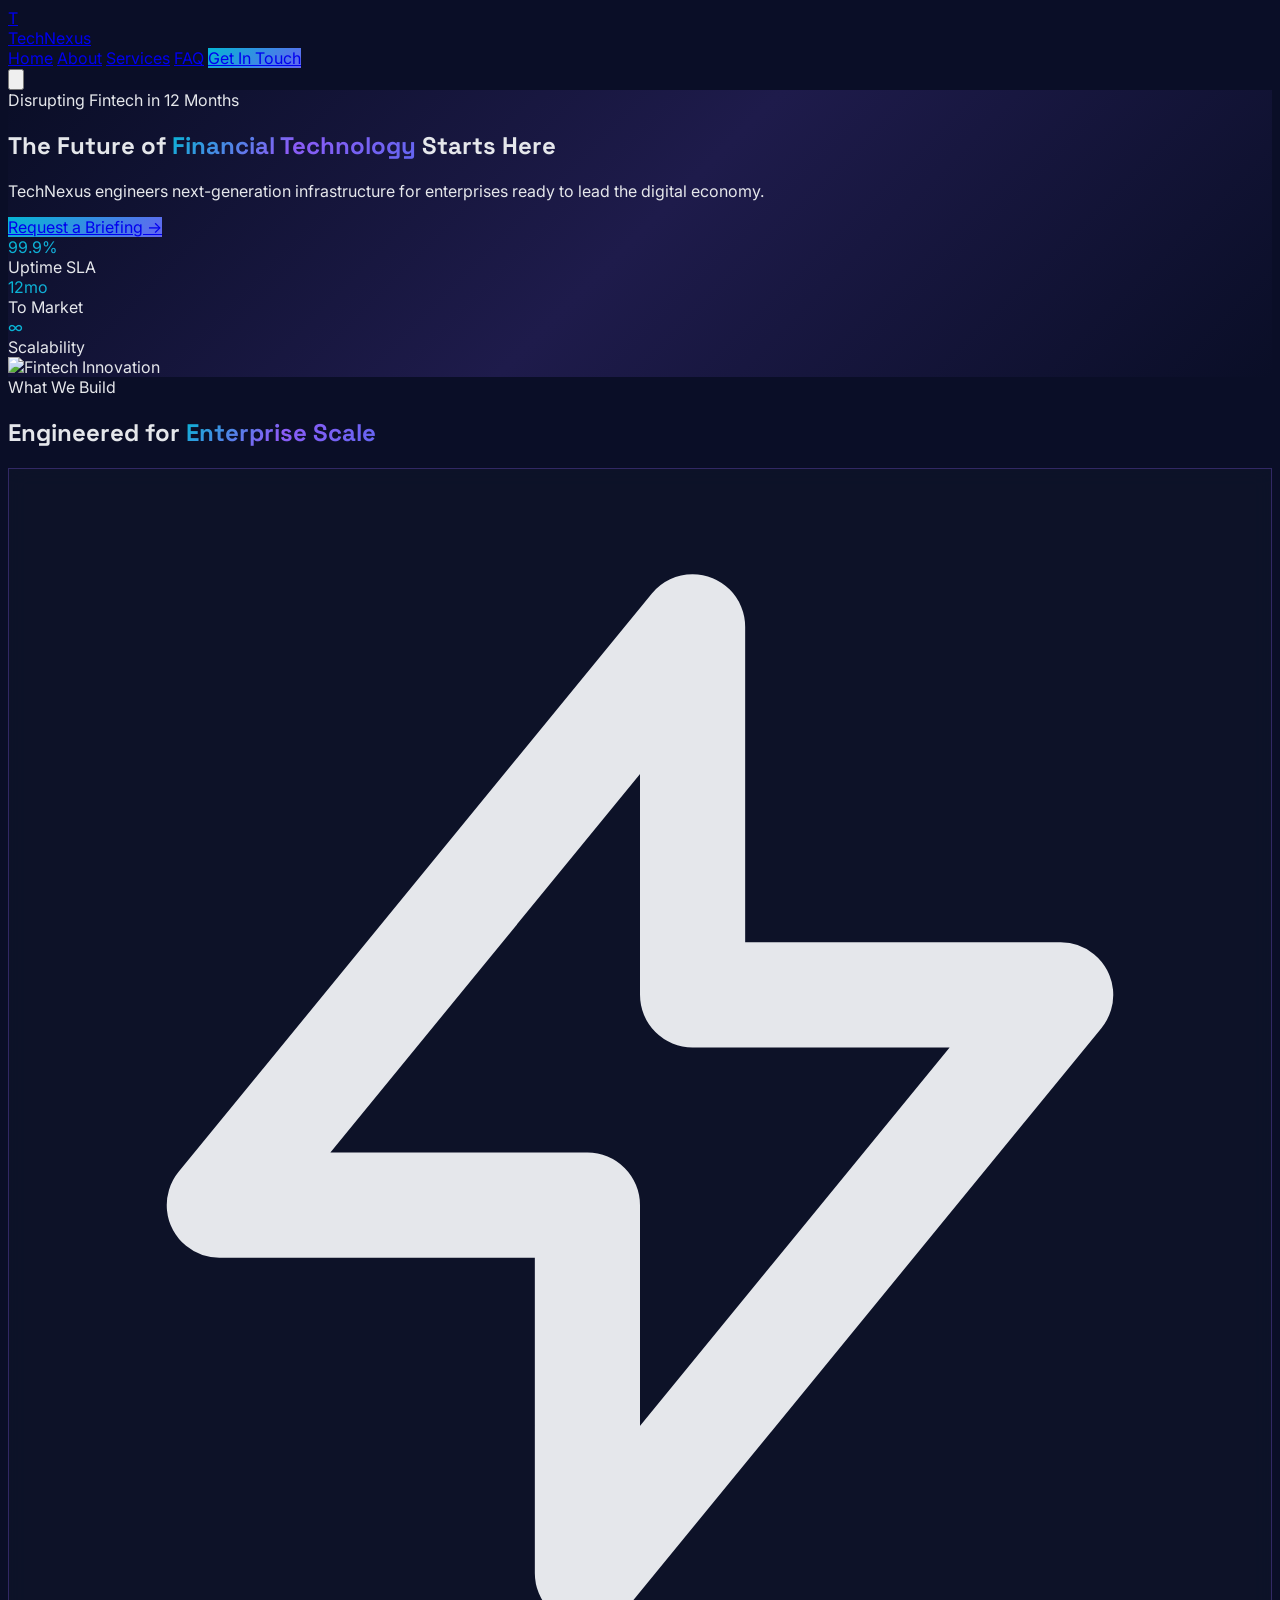
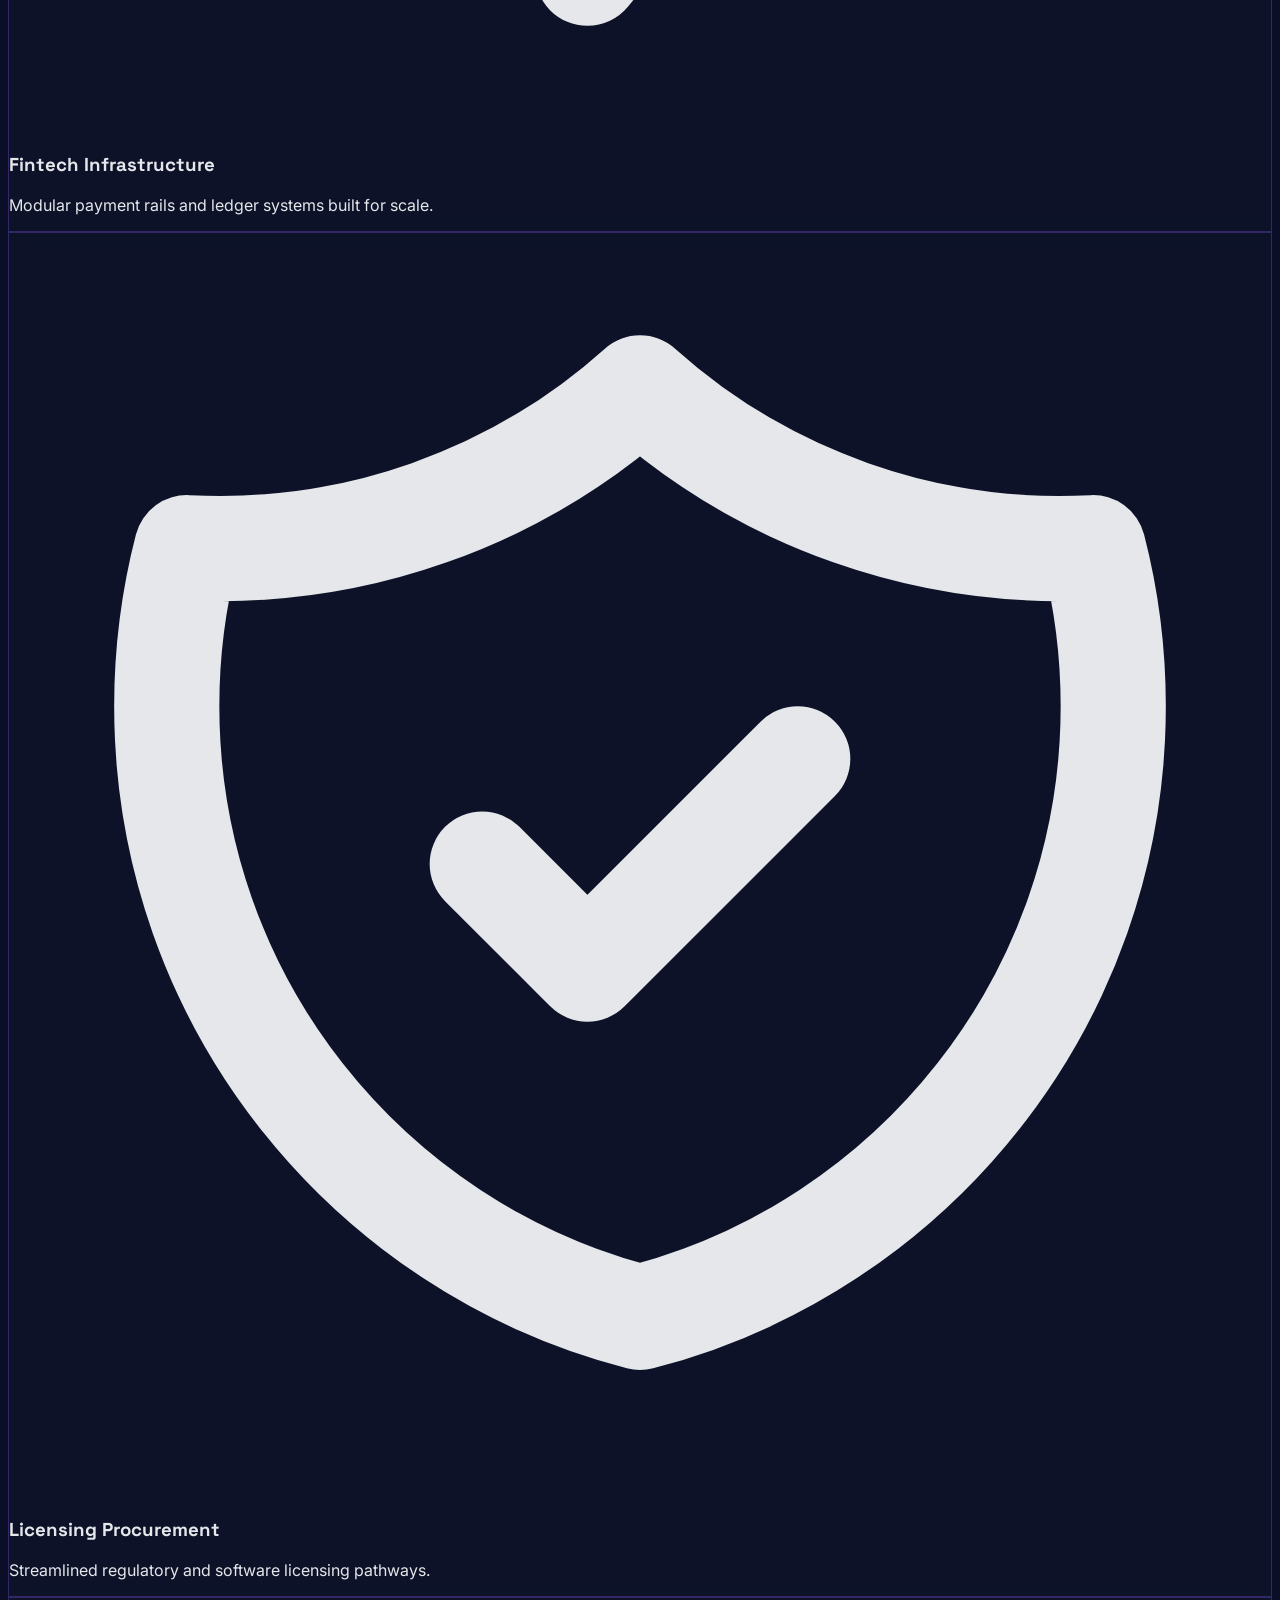
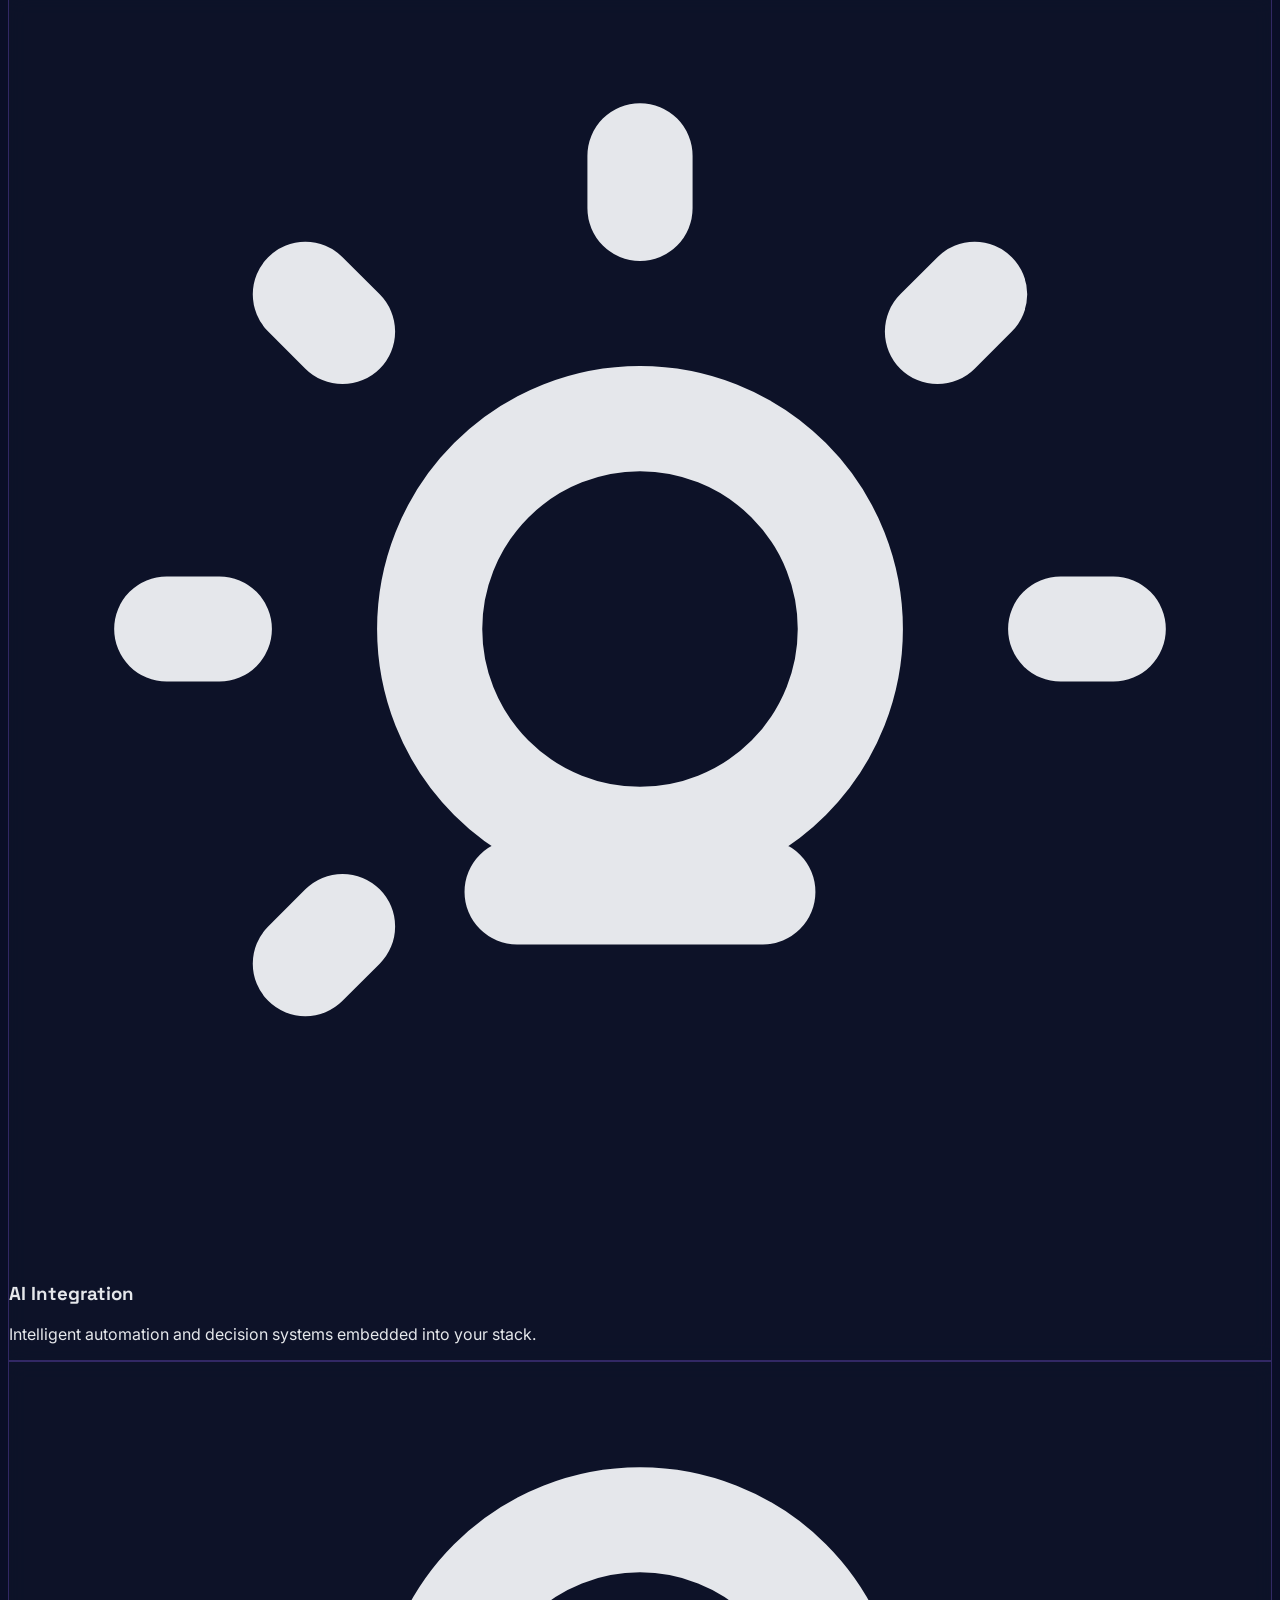
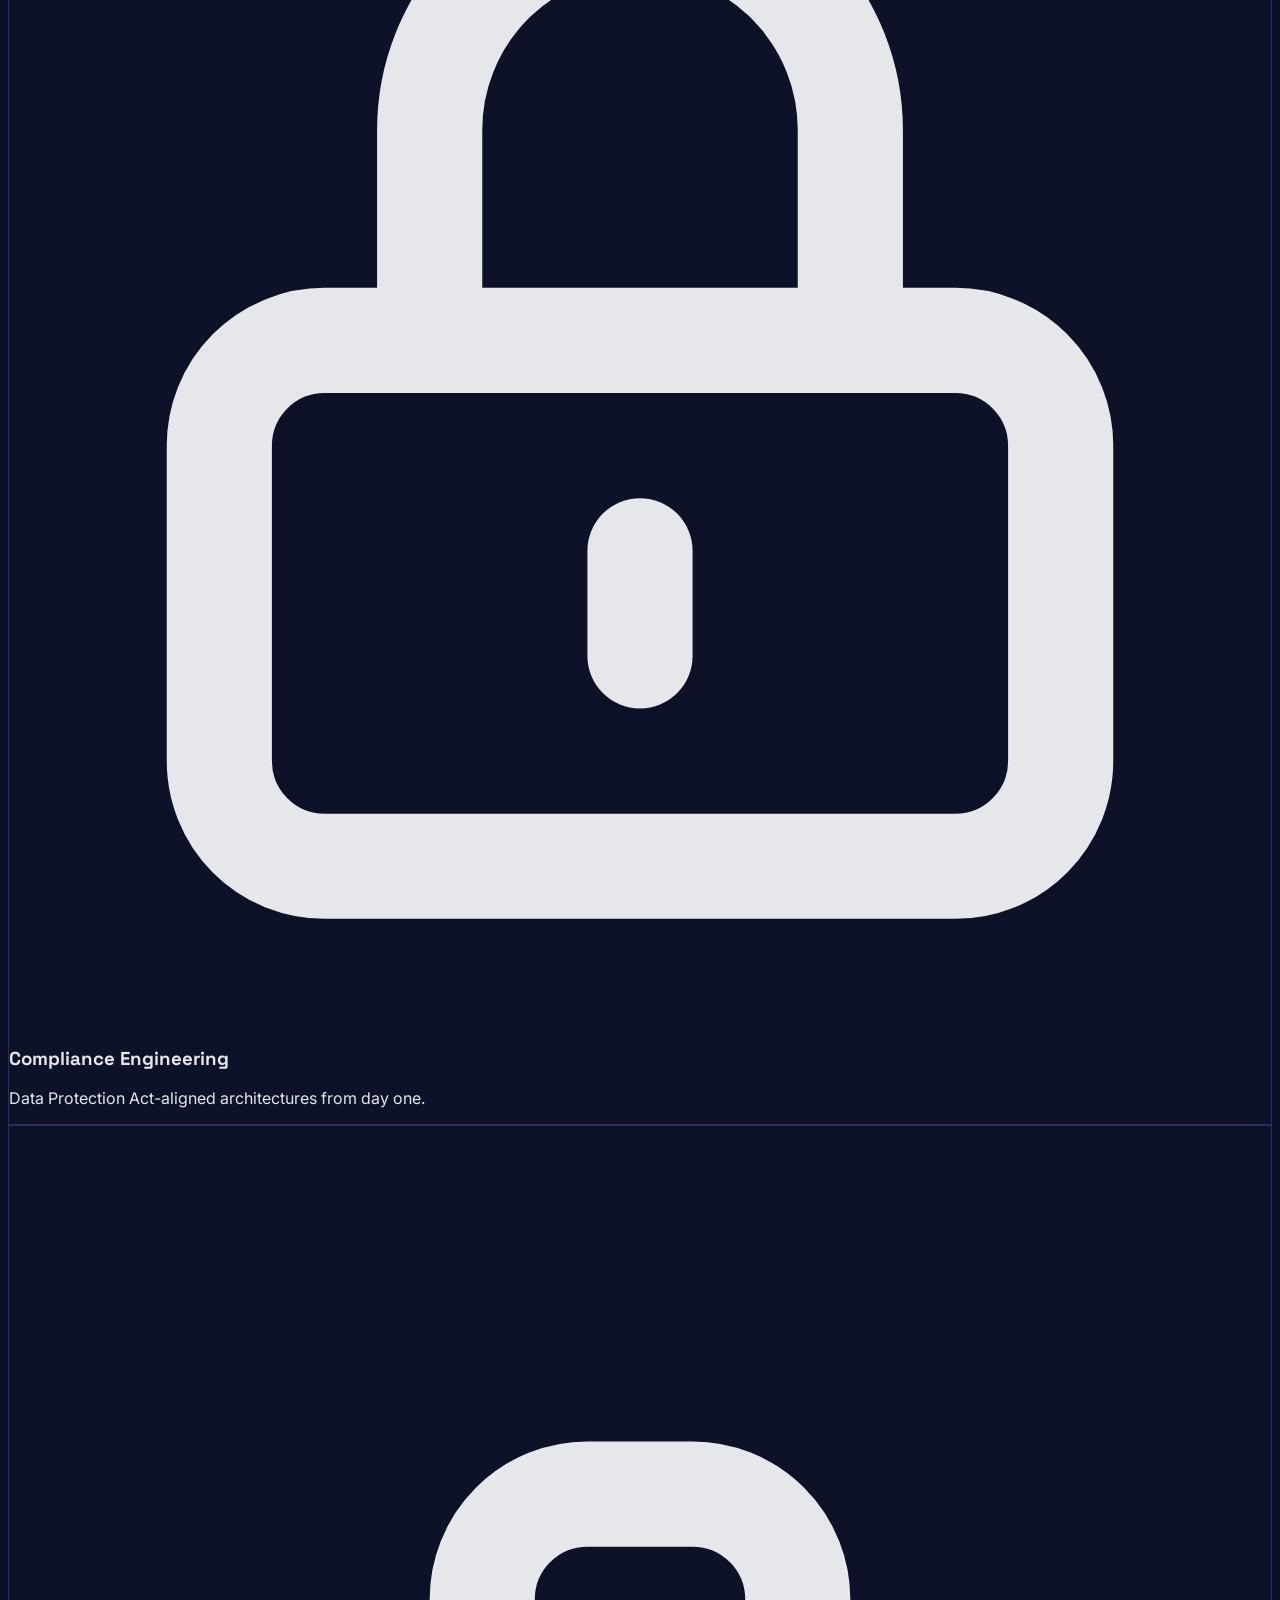
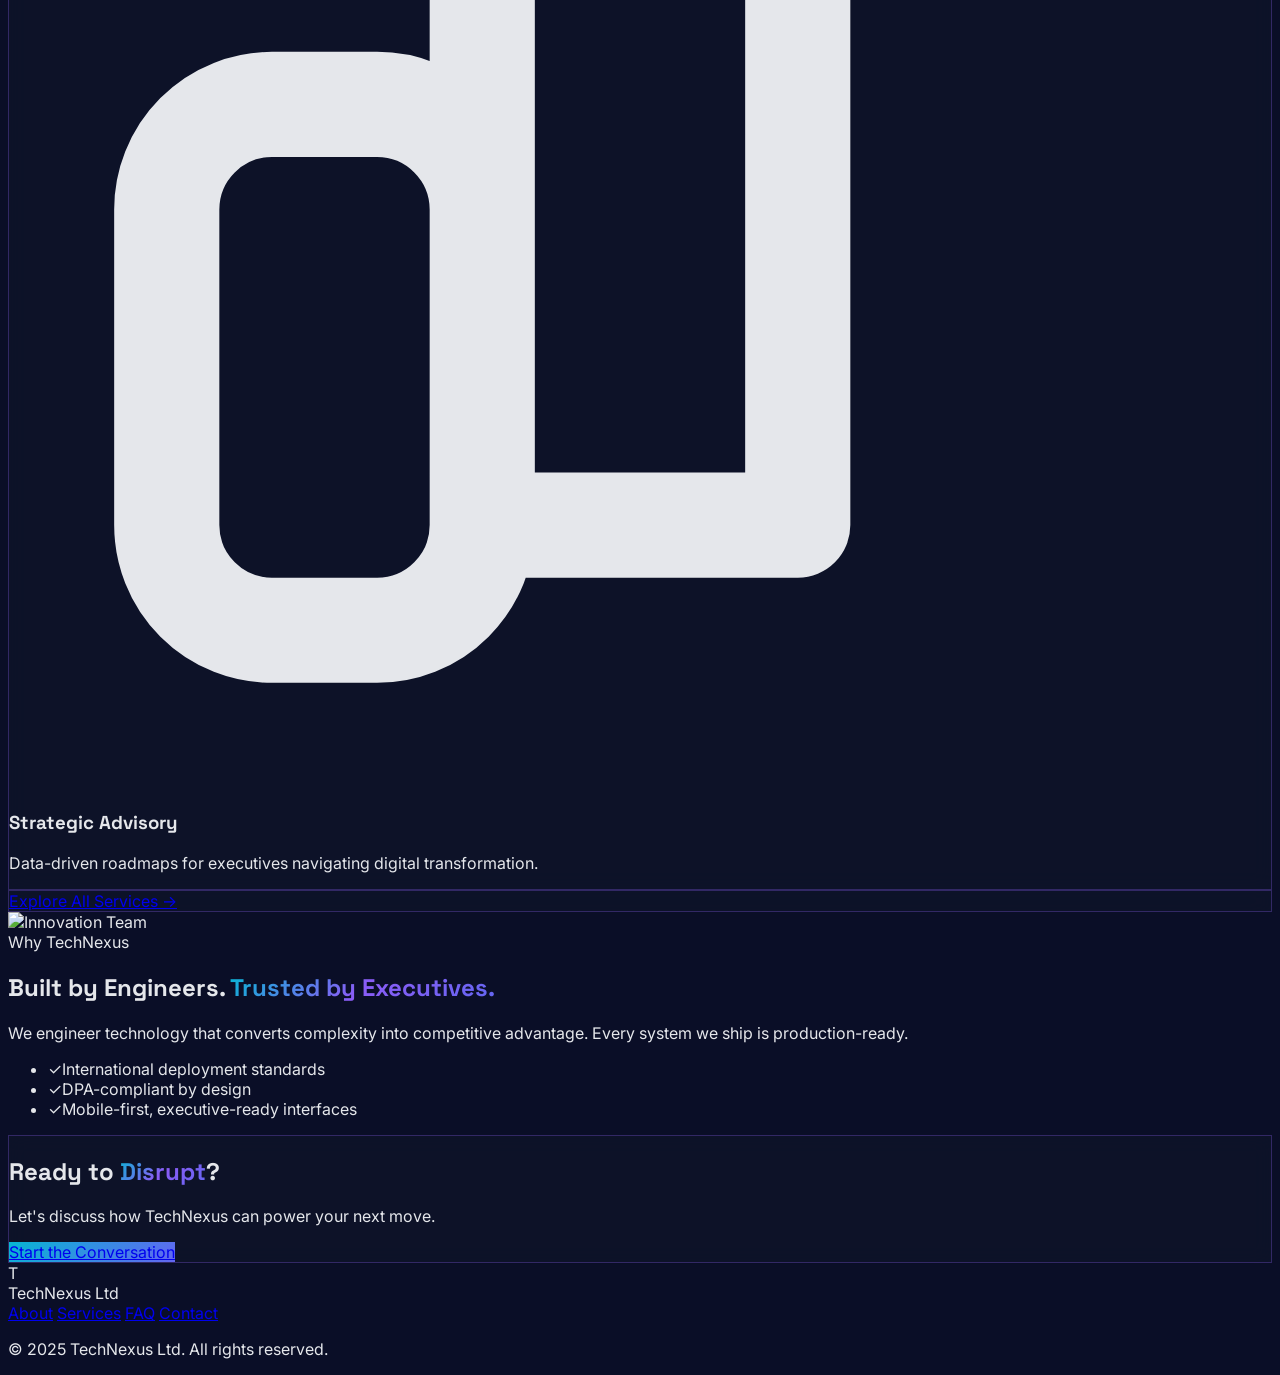
==== index.html @ 6f8cf1ae "test1 test1" ====
<!DOCTYPE html>
<html lang="en">
<head>
<meta charset="UTF-8">
<meta name="viewport" content="width=device-width, initial-scale=1.0">
<meta name="description" content="TechNexus Ltd - Innovative fintech disruption and ICT solutions for corporate decision-makers worldwide.">
<meta name="keywords" content="fintech innovation">
<title>TechNexus Ltd | Disrupting Fintech Through Innovation</title>
<script src="https://cdn.tailwindcss.com"></script>
<script>
  tailwind.config = {
    theme: {
      extend: {
        colors: {
          'nexus-dark': '#0A0E27',
          'nexus-purple': '#6366F1',
          'nexus-cyan': '#06B6D4',
          'nexus-glow': '#8B5CF6'
        },
        fontFamily: {
          'display': ['Space Grotesk', 'sans-serif'],
          'body': ['Inter', 'sans-serif']
        }
      }
    }
  }
</script>
<link href="https://fonts.googleapis.com/css2?family=Space+Grotesk:wght@500;600;700&family=Inter:wght@400;500;600&display=swap" rel="stylesheet">
<style>
  body { font-family: 'Inter', sans-serif; background: #0A0E27; color: #E5E7EB; }
  h1,h2,h3 { font-family: 'Space Grotesk', sans-serif; }
  .gradient-text { background: linear-gradient(135deg, #06B6D4 0%, #8B5CF6 50%, #6366F1 100%); -webkit-background-clip: text; background-clip: text; -webkit-text-fill-color: transparent; }
  .gradient-bg { background: linear-gradient(135deg, #0A0E27 0%, #1E1B4B 50%, #0A0E27 100%); }
  .glow-border { position: relative; background: rgba(15, 23, 42, 0.6); border: 1px solid rgba(139, 92, 246, 0.3); backdrop-filter: blur(10px); }
  .glow-border:hover { border-color: rgba(6, 182, 212, 0.6); box-shadow: 0 0 30px rgba(99, 102, 241, 0.3); }
  .btn-primary { background: linear-gradient(135deg, #06B6D4 0%, #6366F1 100%); transition: all 0.3s ease; }
  .btn-primary:hover { transform: translateY(-2px); box-shadow: 0 10px 30px rgba(99, 102, 241, 0.5); }
  .grid-pattern { background-image: linear-gradient(rgba(99,102,241,0.07) 1px, transparent 1px), linear-gradient(90deg, rgba(99,102,241,0.07) 1px, transparent 1px); background-size: 50px 50px; }
  .mobile-menu { display: none; }
  .mobile-menu.active { display: block; }
</style>
</head>
<body class="bg-nexus-dark">

<!-- Navigation -->
<nav class="fixed top-0 w-full z-50 bg-nexus-dark/80 backdrop-blur-lg border-b border-indigo-500/20">
  <div class="max-w-7xl mx-auto px-6 py-4 flex justify-between items-center">
    <a href="index.html" class="flex items-center gap-2">
      <div class="w-8 h-8 rounded-lg bg-gradient-to-br from-cyan-400 to-indigo-600 flex items-center justify-center font-bold text-white">T</div>
      <span class="text-xl font-bold text-white">TechNexus</span>
    </a>
    <div class="hidden md:flex items-center gap-8">
      <a href="index.html" class="text-cyan-400 hover:text-cyan-300 transition">Home</a>
      <a href="about.html" class="text-gray-300 hover:text-cyan-400 transition">About</a>
      <a href="services.html" class="text-gray-300 hover:text-cyan-400 transition">Services</a>
      <a href="faq.html" class="text-gray-300 hover:text-cyan-400 transition">FAQ</a>
      <a href="contact.html" class="btn-primary px-5 py-2 rounded-lg text-white font-medium">Get In Touch</a>
    </div>
    <button id="menuBtn" class="md:hidden text-white" aria-label="Menu">
      <svg class="w-6 h-6" fill="none" stroke="currentColor" viewBox="0 0 24 24"><path stroke-linecap="round" stroke-linejoin="round" stroke-width="2" d="M4 6h16M4 12h16M4 18h16"/></svg>
    </button>
  </div>
  <div id="mobileMenu" class="mobile-menu md:hidden bg-nexus-dark border-t border-indigo-500/20">
    <div class="px-6 py-4 flex flex-col gap-4">
      <a href="index.html" class="text-cyan-400">Home</a>
      <a href="about.html" class="text-gray-300">About</a>
      <a href="services.html" class="text-gray-300">Services</a>
      <a href="faq.html" class="text-gray-300">FAQ</a>
      <a href="contact.html" class="text-cyan-400 font-semibold">Contact</a>
    </div>
  </div>
</nav>

<!-- Hero -->
<section class="relative pt-32 pb-20 overflow-hidden gradient-bg">
  <div class="absolute inset-0 grid-pattern opacity-50"></div>
  <div class="absolute top-20 -left-20 w-96 h-96 bg-indigo-600/20 rounded-full blur-3xl"></div>
  <div class="absolute bottom-0 -right-20 w-96 h-96 bg-cyan-500/20 rounded-full blur-3xl"></div>
  <div class="relative max-w-7xl mx-auto px-6 grid md:grid-cols-2 gap-12 items-center">
    <div>
      <div class="inline-flex items-center gap-2 px-4 py-2 rounded-full bg-indigo-500/10 border border-indigo-500/30 mb-6">
        <span class="w-2 h-2 rounded-full bg-cyan-400 animate-pulse"></span>
        <span class="text-sm text-cyan-300">Disrupting Fintech in 12 Months</span>
      </div>
      <h1 class="text-5xl md:text-6xl font-bold text-white mb-6 leading-tight">The Future of <span class="gradient-text">Financial Technology</span> Starts Here</h1>
      <p class="text-lg text-gray-300 mb-8">TechNexus engineers next-generation infrastructure for enterprises ready to lead the digital economy.</p>
      <a href="contact.html" class="btn-primary inline-block px-8 py-4 rounded-lg text-white font-semibold">Request a Briefing &rarr;</a>
      <div class="mt-12 grid grid-cols-3 gap-6">
        <div><div class="text-3xl font-bold gradient-text">99.9%</div><div class="text-sm text-gray-400">Uptime SLA</div></div>
        <div><div class="text-3xl font-bold gradient-text">12mo</div><div class="text-sm text-gray-400">To Market</div></div>
        <div><div class="text-3xl font-bold gradient-text">∞</div><div class="text-sm text-gray-400">Scalability</div></div>
      </div>
    </div>
    <div class="relative">
      <div class="absolute inset-0 bg-gradient-to-br from-cyan-500/30 to-indigo-600/30 rounded-2xl blur-2xl"></div>
      <img src="https://images.unsplash.com/photo-1639762681485-074b7f938ba0?w=800" alt="Fintech Innovation" class="relative rounded-2xl w-full border border-indigo-500/30">
    </div>
  </div>
</section>

<!-- Services Section (Consolidated for Starter Tier) -->
<section class="py-20 relative">
  <div class="max-w-7xl mx-auto px-6">
    <div class="text-center mb-16">
      <span class="text-cyan-400 text-sm font-semibold tracking-widest uppercase">What We Build</span>
      <h2 class="text-4xl md:text-5xl font-bold text-white mt-4">Engineered for <span class="gradient-text">Enterprise Scale</span></h2>
    </div>
    <div class="grid md:grid-cols-2 lg:grid-cols-3 gap-6">
      <div class="glow-border rounded-xl p-8 transition-all">
        <div class="w-12 h-12 rounded-lg bg-gradient-to-br from-cyan-400 to-indigo-600 flex items-center justify-center mb-4">
          <svg class="w-6 h-6 text-white" fill="none" stroke="currentColor" viewBox="0 0 24 24"><path stroke-linecap="round" stroke-linejoin="round" stroke-width="2" d="M13 10V3L4 14h7v7l9-11h-7z"/></svg>
        </div>
        <h3 class="text-xl font-bold text-white mb-2">Fintech Infrastructure</h3>
        <p class="text-gray-400 text-sm">Modular payment rails and ledger systems built for scale.</p>
      </div>
      <div class="glow-border rounded-xl p-8 transition-all">
        <div class="w-12 h-12 rounded-lg bg-gradient-to-br from-cyan-400 to-indigo-600 flex items-center justify-center mb-4">
          <svg class="w-6 h-6 text-white" fill="none" stroke="currentColor" viewBox="0 0 24 24"><path stroke-linecap="round" stroke-linejoin="round" stroke-width="2" d="M9 12l2 2 4-4m5.618-4.016A11.955 11.955 0 0112 2.944a11.955 11.955 0 01-8.618 3.04A12.02 12.02 0 003 9c0 5.591 3.824 10.29 9 11.622 5.176-1.332 9-6.03 9-11.622 0-1.042-.133-2.052-.382-3.016z"/></svg>
        </div>
        <h3 class="text-xl font-bold text-white mb-2">Licensing Procurement</h3>
        <p class="text-gray-400 text-sm">Streamlined regulatory and software licensing pathways.</p>
      </div>
      <div class="glow-border rounded-xl p-8 transition-all">
        <div class="w-12 h-12 rounded-lg bg-gradient-to-br from-cyan-400 to-indigo-600 flex items-center justify-center mb-4">
          <svg class="w-6 h-6 text-white" fill="none" stroke="currentColor" viewBox="0 0 24 24"><path stroke-linecap="round" stroke-linejoin="round" stroke-width="2" d="M9.663 17h4.673M12 3v1m6.364 1.636l-.707.707M21 12h-1M4 12H3m3.343-5.657l-.707-.707m12.728 0l-.707.707M6.343 17.657l-.707.707M16 12a4 4 0 11-8 0 4 4 0 018 0z"/></svg>
        </div>
        <h3 class="text-xl font-bold text-white mb-2">AI Integration</h3>
        <p class="text-gray-400 text-sm">Intelligent automation and decision systems embedded into your stack.</p>
      </div>
      <div class="glow-border rounded-xl p-8 transition-all">
        <div class="w-12 h-12 rounded-lg bg-gradient-to-br from-cyan-400 to-indigo-600 flex items-center justify-center mb-4">
          <svg class="w-6 h-6 text-white" fill="none" stroke="currentColor" viewBox="0 0 24 24"><path stroke-linecap="round" stroke-linejoin="round" stroke-width="2" d="M12 15v2m-6 4h12a2 2 0 002-2v-6a2 2 0 00-2-2H6a2 2 0 00-2 2v6a2 2 0 002 2zm10-10V7a4 4 0 00-8 0v4h8z"/></svg>
        </div>
        <h3 class="text-xl font-bold text-white mb-2">Compliance Engineering</h3>
        <p class="text-gray-400 text-sm">Data Protection Act-aligned architectures from day one.</p>
      </div>
      <div class="glow-border rounded-xl p-8 transition-all">
        <div class="w-12 h-12 rounded-lg bg-gradient-to-br from-cyan-400 to-indigo-600 flex items-center justify-center mb-4">
          <svg class="w-6 h-6 text-white" fill="none" stroke="currentColor" viewBox="0 0 24 24"><path stroke-linecap="round" stroke-linejoin="round" stroke-width="2" d="M9 19v-6a2 2 0 00-2-2H5a2 2 0 00-2 2v6a2 2 0 002 2h2a2 2 0 002-2zm0 0V9a2 2 0 012-2h2a2 2 0 012 2v10m-6 0h6"/></svg>
        </div>
        <h3 class="text-xl font-bold text-white mb-2">Strategic Advisory</h3>
        <p class="text-gray-400 text-sm">Data-driven roadmaps for executives navigating digital transformation.</p>
      </div>
      <div class="glow-border rounded-xl p-8 transition-all flex items-center justify-center bg-gradient-to-br from-indigo-600/20 to-cyan-500/20">
        <a href="services.html" class="text-cyan-300 font-semibold hover:text-cyan-100">Explore All Services &rarr;</a>
      </div>
    </div>
  </div>
</section>

<!-- Why TechNexus -->
<section class="py-20 relative bg-gradient-to-b from-nexus-dark to-indigo-950/30">
  <div class="max-w-7xl mx-auto px-6 grid md:grid-cols-2 gap-12 items-center">
    <img src="https://images.unsplash.com/photo-1551434678-e076c223a692?w=800" alt="Innovation Team" class="rounded-2xl border border-indigo-500/30">
    <div>
      <span class="text-cyan-400 text-sm font-semibold tracking-widest uppercase">Why TechNexus</span>
      <h2 class="text-4xl font-bold text-white mt-4 mb-6">Built by Engineers. <span class="gradient-text">Trusted by Executives.</span></h2>
      <p class="text-gray-300 mb-6">We engineer technology that converts complexity into competitive advantage. Every system we ship is production-ready.</p>
      <ul class="space-y-3">
        <li class="flex items-start gap-3"><span class="text-cyan-400 mt-1">✓</span><span class="text-gray-300">International deployment standards</span></li>
        <li class="flex items-start gap-3"><span class="text-cyan-400 mt-1">✓</span><span class="text-gray-300">DPA-compliant by design</span></li>
        <li class="flex items-start gap-3"><span class="text-cyan-400 mt-1">✓</span><span class="text-gray-300">Mobile-first, executive-ready interfaces</span></li>
      </ul>
    </div>
  </div>
</section>

<!-- CTA -->
<section class="py-20 relative">
  <div class="max-w-4xl mx-auto px-6 text-center">
    <div class="glow-border rounded-2xl p-12">
      <h2 class="text-4xl font-bold text-white mb-4">Ready to <span class="gradient-text">Disrupt</span>?</h2>
      <p class="text-gray-300 mb-8">Let's discuss how TechNexus can power your next move.</p>
      <a href="contact.html" class="btn-primary inline-block px-8 py-4 rounded-lg text-white font-semibold">Start the Conversation</a>
    </div>
  </div>
</section>

<!-- Footer -->
<footer class="border-t border-indigo-500/20 py-10">
  <div class="max-w-7xl mx-auto px-6 flex flex-col md:flex-row justify-between items-center gap-4">
    <div class="flex items-center gap-2">
      <div class="w-8 h-8 rounded-lg bg-gradient-to-br from-cyan-400 to-indigo-600 flex items-center justify-center font-bold text-white">T</div>
      <span class="text-white font-semibold">TechNexus Ltd</span>
    </div>
    <div class="flex gap-6 text-sm text-gray-400">
      <a href="about.html" class="hover:text-cyan-400">About</a>
      <a href="services.html" class="hover:text-cyan-400">Services</a>
      <a href="faq.html" class="hover:text-cyan-400">FAQ</a>
      <a href="contact.html" class="hover:text-cyan-400">Contact</a>
    </div>
    <p class="text-sm text-gray-500">&copy; 2025 TechNexus Ltd. All rights reserved.</p>
  </div>
</footer>

<script>
  document.getElementById('menuBtn').addEventListener('click', function() {
    document.getElementById('mobileMenu').classList.toggle('active');
  });
</script>
</body>
</html>
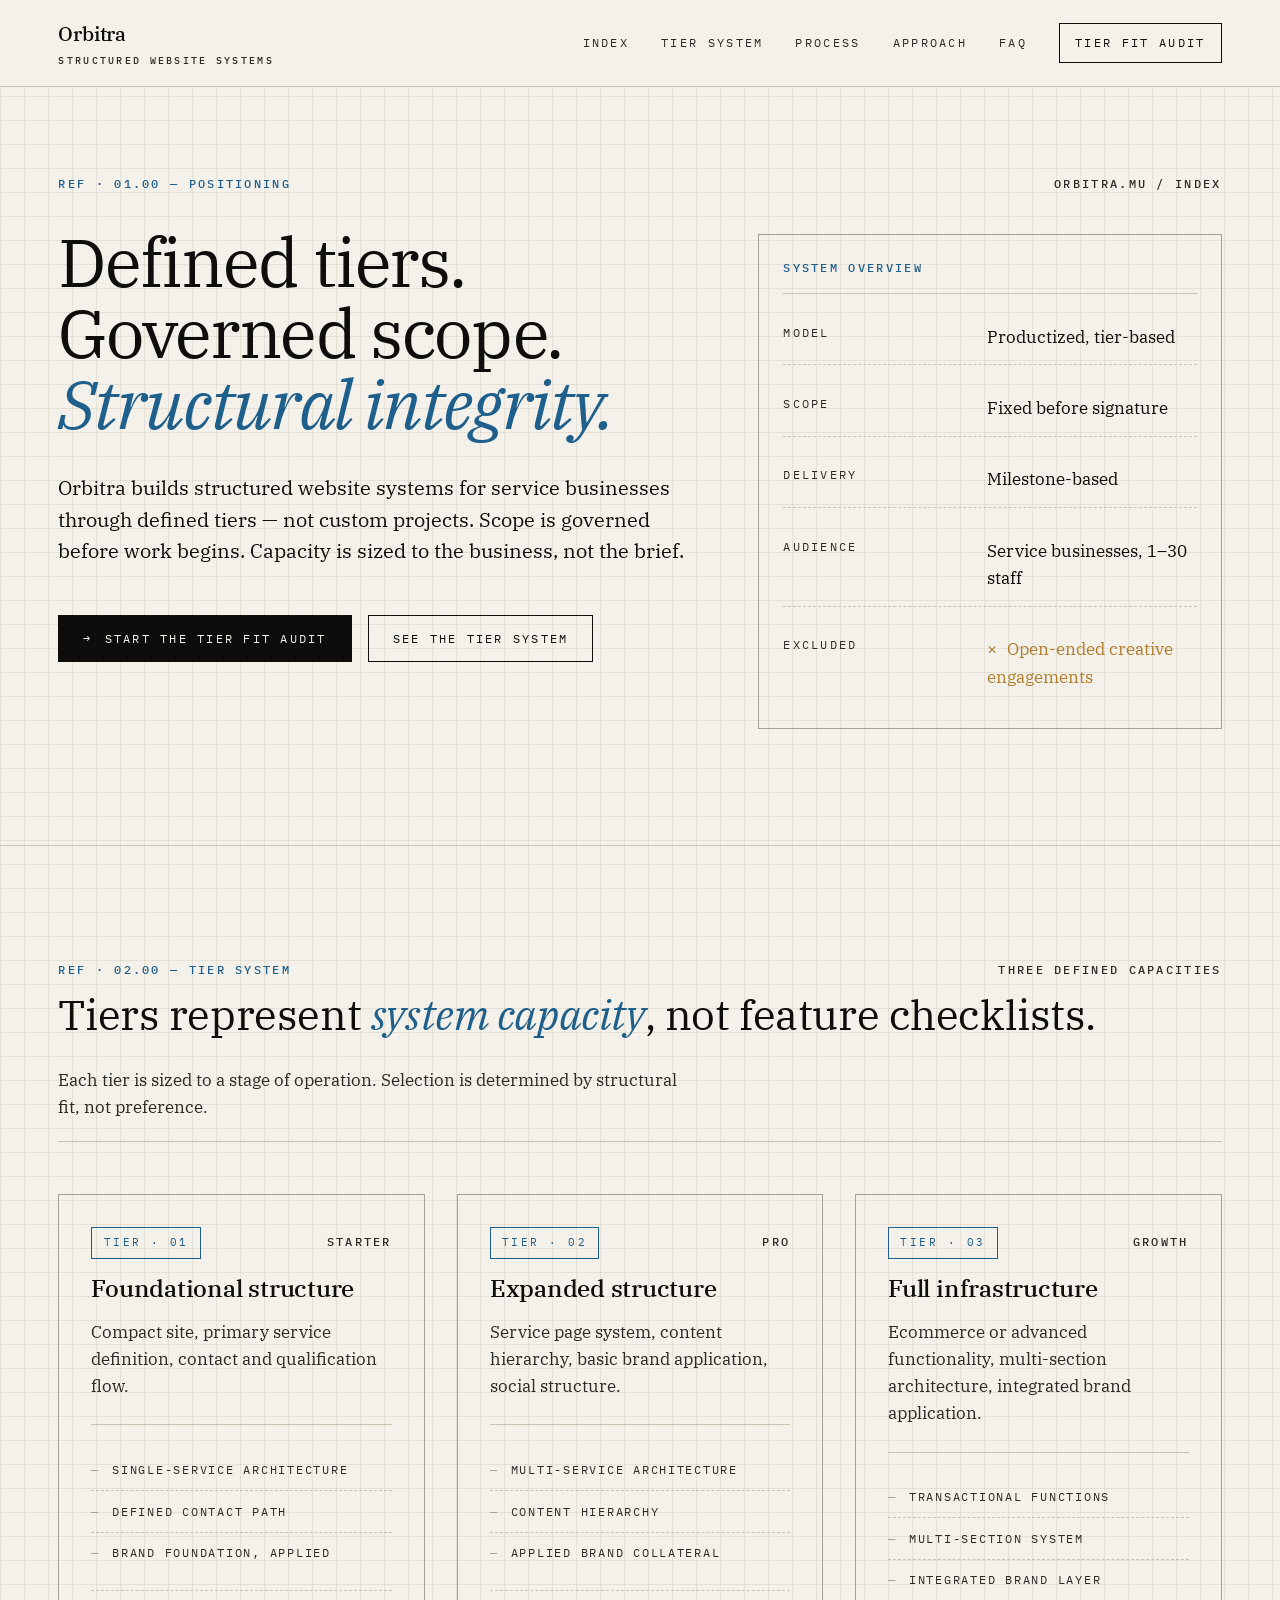
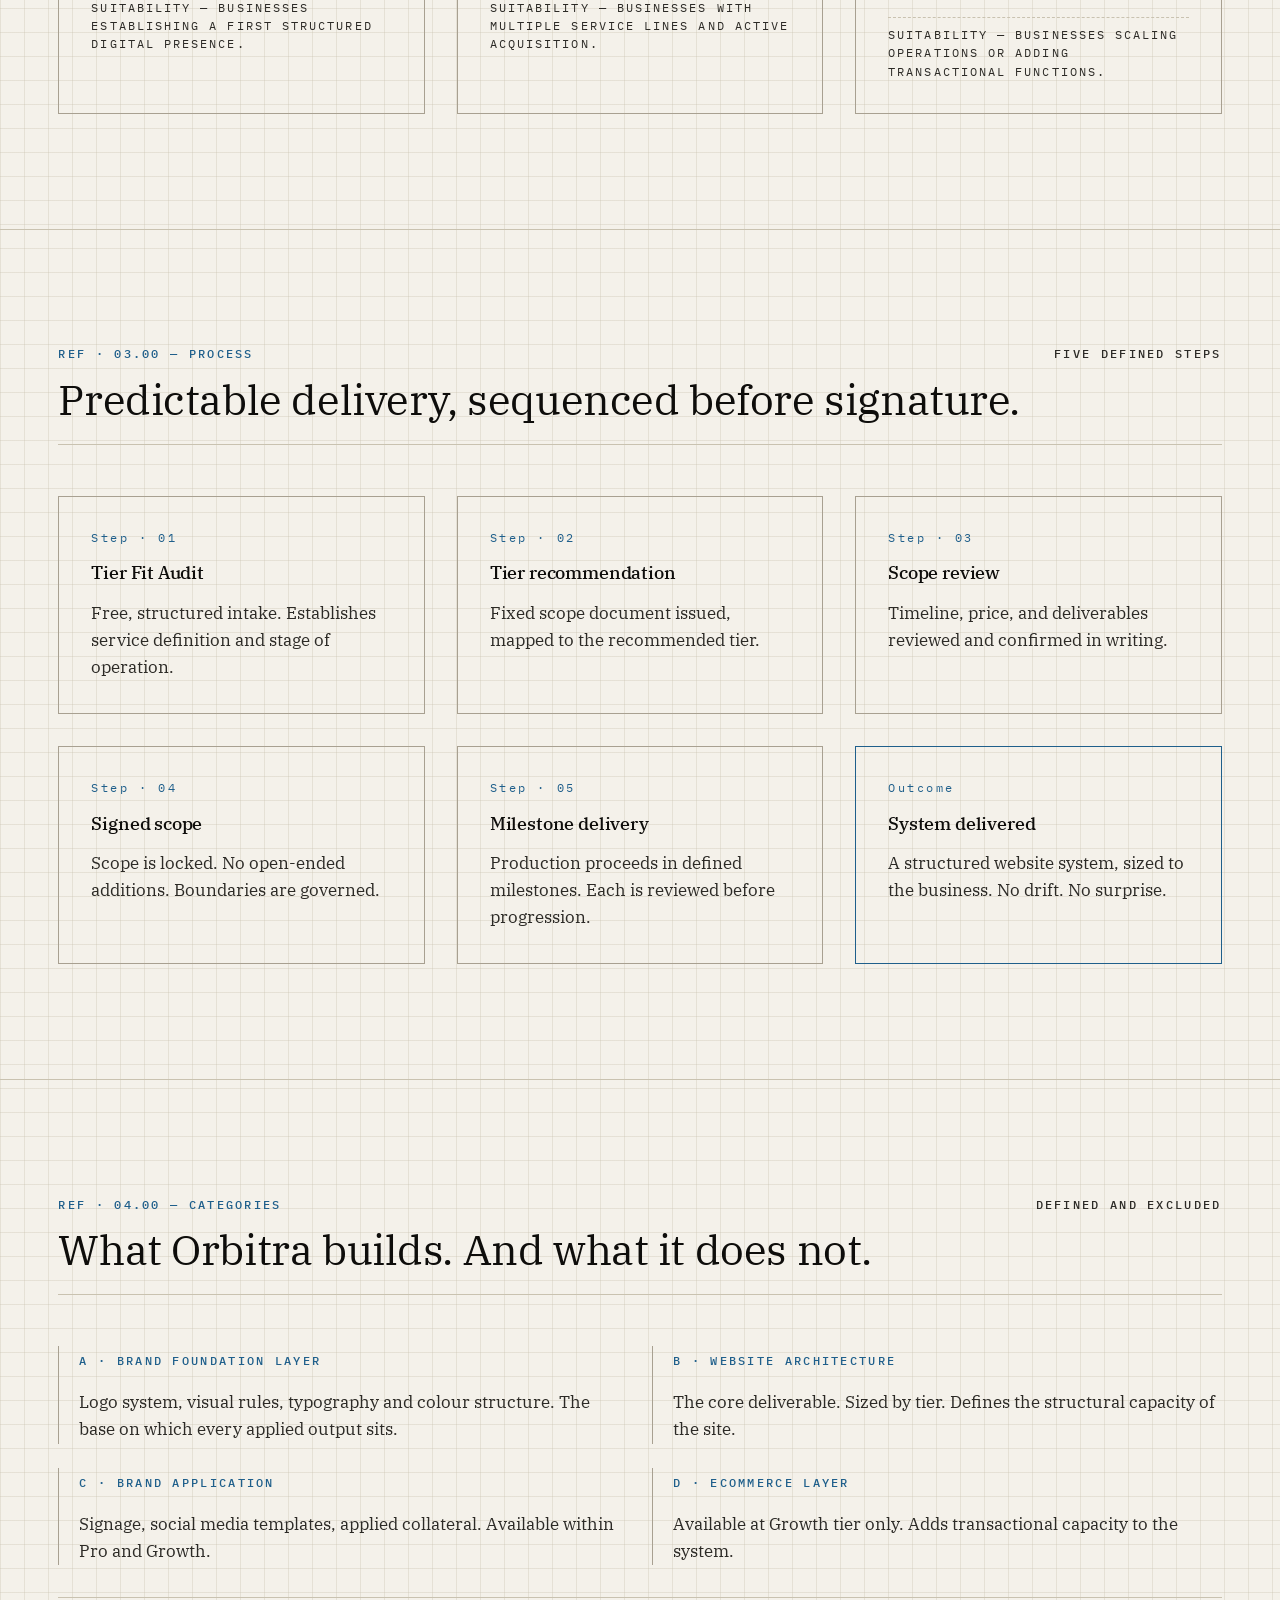
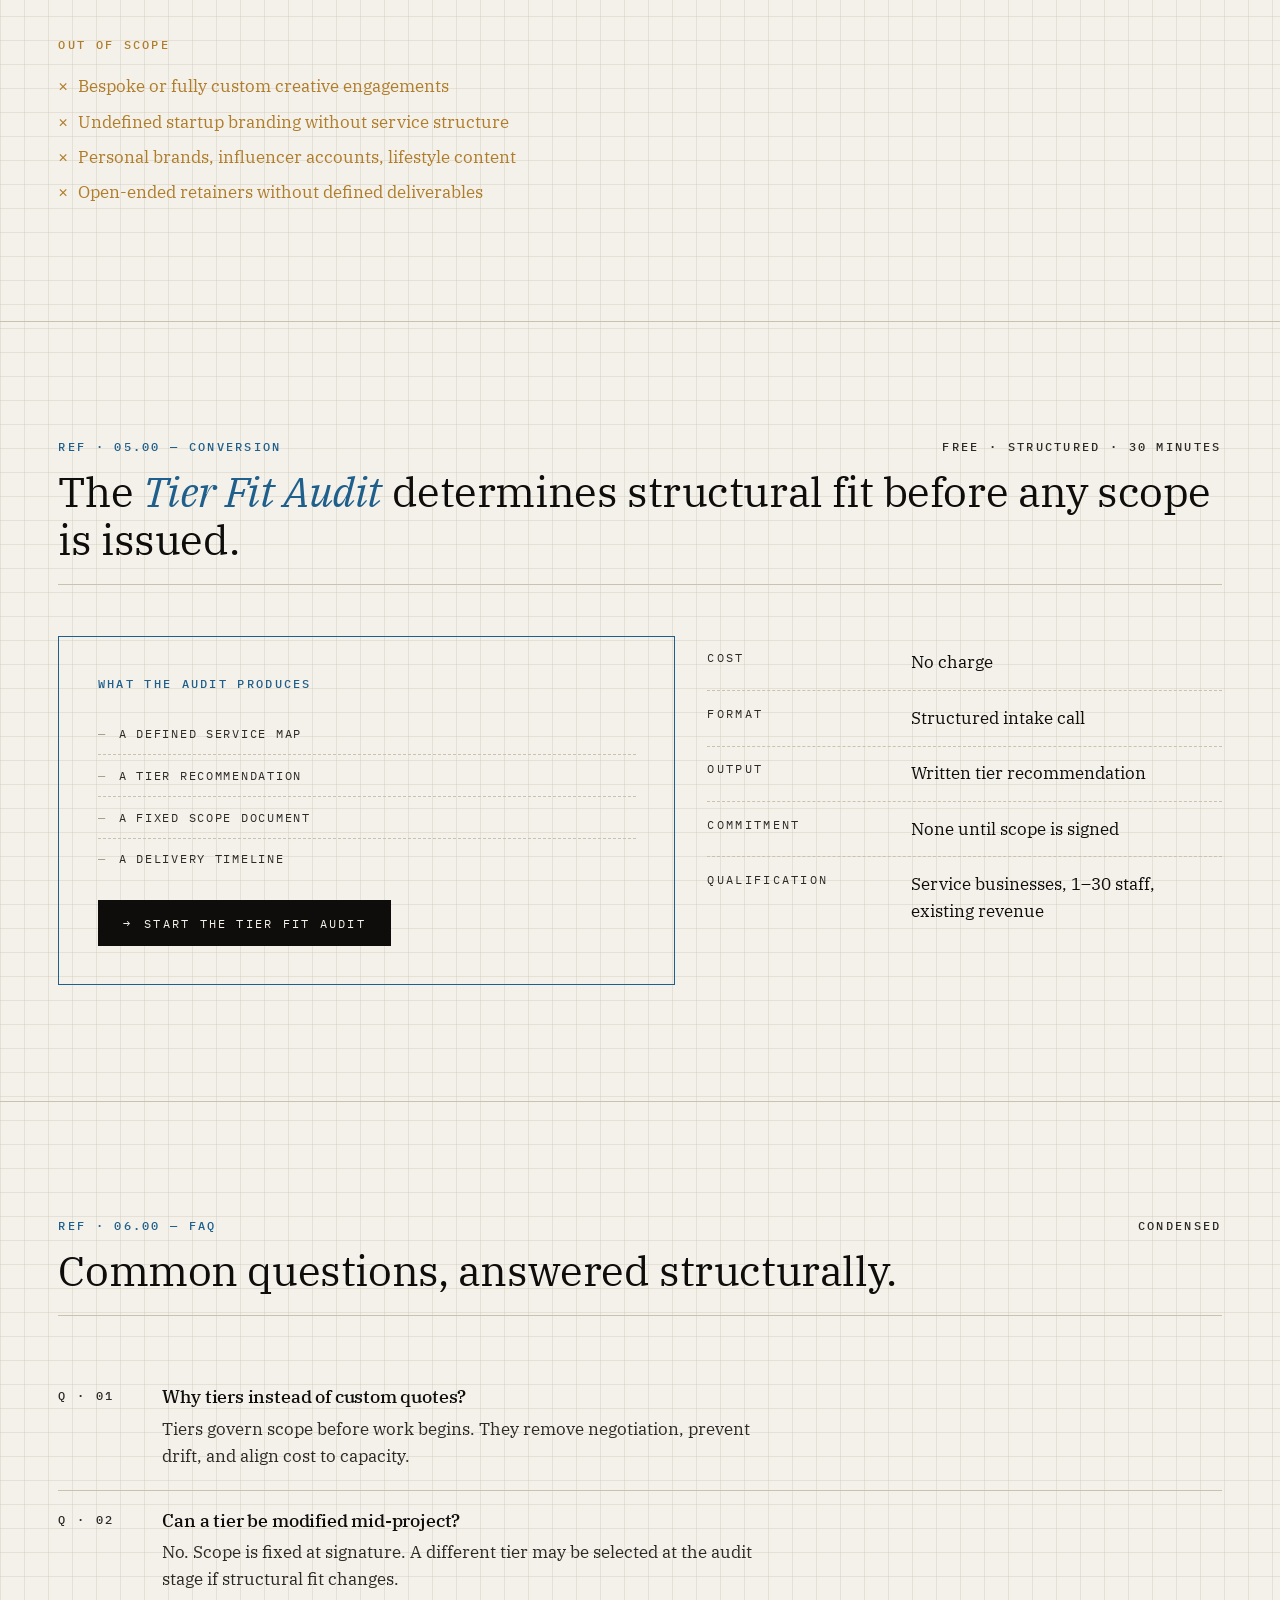
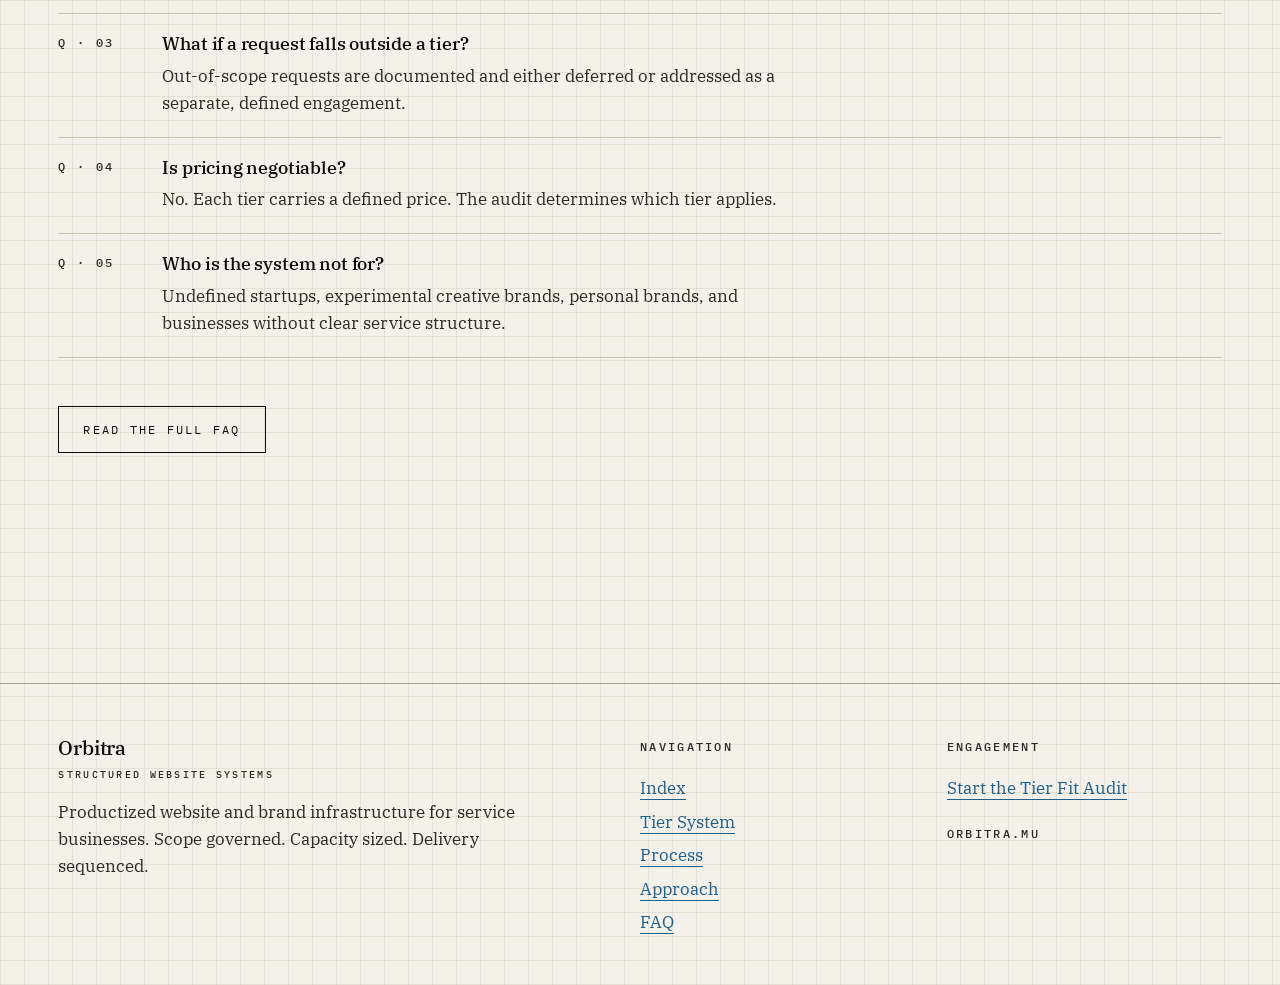
==== commit be29fd74: "Add page: home" ====
--- a/index.html
+++ b/index.html
@@ -3,200 +3,334 @@
 <head>
 <meta charset="UTF-8">
 <meta name="viewport" content="width=device-width, initial-scale=1.0">
-<meta name="description" content="TechNexus Ltd - Innovative fintech disruption and ICT solutions for corporate decision-makers worldwide.">
-<meta name="keywords" content="fintech innovation">
-<title>TechNexus Ltd | Disrupting Fintech Through Innovation</title>
-<script src="https://cdn.tailwindcss.com"></script>
-<script>
-  tailwind.config = {
-    theme: {
-      extend: {
-        colors: {
-          'nexus-dark': '#0A0E27',
-          'nexus-purple': '#6366F1',
-          'nexus-cyan': '#06B6D4',
-          'nexus-glow': '#8B5CF6'
-        },
-        fontFamily: {
-          'display': ['Space Grotesk', 'sans-serif'],
-          'body': ['Inter', 'sans-serif']
-        }
-      }
-    }
-  }
-</script>
-<link href="https://fonts.googleapis.com/css2?family=Space+Grotesk:wght@500;600;700&family=Inter:wght@400;500;600&display=swap" rel="stylesheet">
+<title>Orbitra — Structured Website Systems</title>
+<meta name="description" content="Orbitra builds structured website systems for service businesses through defined tiers — not custom projects.">
+<link rel="stylesheet" href="/styles.css">
 <style>
-  body { font-family: 'Inter', sans-serif; background: #0A0E27; color: #E5E7EB; }
-  h1,h2,h3 { font-family: 'Space Grotesk', sans-serif; }
-  .gradient-text { background: linear-gradient(135deg, #06B6D4 0%, #8B5CF6 50%, #6366F1 100%); -webkit-background-clip: text; background-clip: text; -webkit-text-fill-color: transparent; }
-  .gradient-bg { background: linear-gradient(135deg, #0A0E27 0%, #1E1B4B 50%, #0A0E27 100%); }
-  .glow-border { position: relative; background: rgba(15, 23, 42, 0.6); border: 1px solid rgba(139, 92, 246, 0.3); backdrop-filter: blur(10px); }
-  .glow-border:hover { border-color: rgba(6, 182, 212, 0.6); box-shadow: 0 0 30px rgba(99, 102, 241, 0.3); }
-  .btn-primary { background: linear-gradient(135deg, #06B6D4 0%, #6366F1 100%); transition: all 0.3s ease; }
-  .btn-primary:hover { transform: translateY(-2px); box-shadow: 0 10px 30px rgba(99, 102, 241, 0.5); }
-  .grid-pattern { background-image: linear-gradient(rgba(99,102,241,0.07) 1px, transparent 1px), linear-gradient(90deg, rgba(99,102,241,0.07) 1px, transparent 1px); background-size: 50px 50px; }
-  .mobile-menu { display: none; }
-  .mobile-menu.active { display: block; }
+.hero { padding-top: clamp(3rem, 7vw, 5.5rem); padding-bottom: var(--section-y); }
+.hero-grid { display: grid; grid-template-columns: 1fr; gap: clamp(2rem, 4vw, 3.5rem); align-items: start; }
+@media (min-width: 900px) { .hero-grid { grid-template-columns: 1.4fr 1fr; } }
+.hero-meta-stack { display: grid; gap: 1.25rem; padding-top: 0.5rem; }
+.hero-schematic { border: 1px solid var(--hairline-strong); padding: 1.5rem; display: grid; gap: 1rem; }
+.tier-card-header { display: flex; justify-content: space-between; align-items: baseline; gap: 1rem; flex-wrap: wrap; }
+.tier-card .tier-suit { font-family: var(--mono); font-size: 0.72rem; text-transform: uppercase; letter-spacing: 0.18em; color: var(--text); padding-top: 0.5rem; border-top: 1px dashed var(--hairline); }
+.step-num { font-family: var(--mono); font-size: 0.72rem; letter-spacing: 0.22em; color: var(--primary); }
+.cat-grid { display: grid; gap: 1.5rem; grid-template-columns: 1fr; }
+@media (min-width: 700px) { .cat-grid { grid-template-columns: 1fr 1fr; } }
+.cat-block { border-left: 1px solid var(--hairline-strong); padding-left: 1.25rem; }
+.faq-item { padding: 1.25rem 0; border-bottom: 1px solid var(--hairline); display: grid; grid-template-columns: 1fr; gap: 0.5rem; }
+@media (min-width: 720px) { .faq-item { grid-template-columns: 80px 1fr; gap: 1.5rem; } }
+.audit-grid { display: grid; gap: 2rem; grid-template-columns: 1fr; align-items: start; }
+@media (min-width: 900px) { .audit-grid { grid-template-columns: 1.2fr 1fr; } }
 </style>
 </head>
-<body class="bg-nexus-dark">
-
-<!-- Navigation -->
-<nav class="fixed top-0 w-full z-50 bg-nexus-dark/80 backdrop-blur-lg border-b border-indigo-500/20">
-  <div class="max-w-7xl mx-auto px-6 py-4 flex justify-between items-center">
-    <a href="index.html" class="flex items-center gap-2">
-      <div class="w-8 h-8 rounded-lg bg-gradient-to-br from-cyan-400 to-indigo-600 flex items-center justify-center font-bold text-white">T</div>
-      <span class="text-xl font-bold text-white">TechNexus</span>
-    </a>
-    <div class="hidden md:flex items-center gap-8">
-      <a href="index.html" class="text-cyan-400 hover:text-cyan-300 transition">Home</a>
-      <a href="about.html" class="text-gray-300 hover:text-cyan-400 transition">About</a>
-      <a href="services.html" class="text-gray-300 hover:text-cyan-400 transition">Services</a>
-      <a href="faq.html" class="text-gray-300 hover:text-cyan-400 transition">FAQ</a>
-      <a href="contact.html" class="btn-primary px-5 py-2 rounded-lg text-white font-medium">Get In Touch</a>
-    </div>
-    <button id="menuBtn" class="md:hidden text-white" aria-label="Menu">
-      <svg class="w-6 h-6" fill="none" stroke="currentColor" viewBox="0 0 24 24"><path stroke-linecap="round" stroke-linejoin="round" stroke-width="2" d="M4 6h16M4 12h16M4 18h16"/></svg>
-    </button>
+<body>
+<header class="site-header">
+  <div class="container">
+    <a href="/" class="site-logo">Orbitra<small>Structured Website Systems</small></a>
+    <nav class="site-nav" aria-label="Primary">
+      <a href="/">Index</a>
+      <a href="/tier-system.html">Tier System</a>
+      <a href="/process.html">Process</a>
+      <a href="/about.html">Approach</a>
+      <a href="/faq.html">FAQ</a>
+      <a href="https://calendly.com/edarling85/" target="_blank" rel="noopener noreferrer" class="nav-cta">Tier Fit Audit</a>
+    </nav>
   </div>
-  <div id="mobileMenu" class="mobile-menu md:hidden bg-nexus-dark border-t border-indigo-500/20">
-    <div class="px-6 py-4 flex flex-col gap-4">
-      <a href="index.html" class="text-cyan-400">Home</a>
-      <a href="about.html" class="text-gray-300">About</a>
-      <a href="services.html" class="text-gray-300">Services</a>
-      <a href="faq.html" class="text-gray-300">FAQ</a>
-      <a href="contact.html" class="text-cyan-400 font-semibold">Contact</a>
-    </div>
-  </div>
-</nav>
-
-<!-- Hero -->
-<section class="relative pt-32 pb-20 overflow-hidden gradient-bg">
-  <div class="absolute inset-0 grid-pattern opacity-50"></div>
-  <div class="absolute top-20 -left-20 w-96 h-96 bg-indigo-600/20 rounded-full blur-3xl"></div>
-  <div class="absolute bottom-0 -right-20 w-96 h-96 bg-cyan-500/20 rounded-full blur-3xl"></div>
-  <div class="relative max-w-7xl mx-auto px-6 grid md:grid-cols-2 gap-12 items-center">
+</header>
+
+<main>
+  <section class="section hero" id="hero">
+    <div class="container">
+      <div class="section-ref mb-4">
+        <span class="meta label-primary">Ref · 01.00 — Positioning</span>
+        <span class="meta">orbitra.mu / index</span>
+      </div>
+      <div class="hero-grid">
+        <div>
+          <h1>Defined tiers.<br>Governed scope.<br><em>Structural integrity.</em></h1>
+          <p class="lede mt-4">Orbitra builds structured website systems for service businesses through defined tiers — not custom projects. Scope is governed before work begins. Capacity is sized to the business, not the brief.</p>
+          <div class="flex gap-2 mt-6" style="flex-wrap:wrap;">
+            <a href="https://calendly.com/edarling85/" target="_blank" rel="noopener noreferrer" class="btn-primary">Start the Tier Fit Audit</a>
+            <a href="/tier-system.html" class="btn-secondary">See the Tier System</a>
+          </div>
+        </div>
+        <aside class="hero-meta-stack">
+          <div class="hero-schematic">
+            <span class="meta label-primary">System Overview</span>
+            <hr class="hairline">
+            <div class="spec-row"><span class="spec-key">Model</span><span class="spec-val">Productized, tier-based</span></div>
+            <div class="spec-row"><span class="spec-key">Scope</span><span class="spec-val">Fixed before signature</span></div>
+            <div class="spec-row"><span class="spec-key">Delivery</span><span class="spec-val">Milestone-based</span></div>
+            <div class="spec-row"><span class="spec-key">Audience</span><span class="spec-val">Service businesses, 1–30 staff</span></div>
+            <div class="spec-row"><span class="spec-key">Excluded</span><span class="spec-val excluded">Open-ended creative engagements</span></div>
+          </div>
+        </aside>
+      </div>
+    </div>
+  </section>
+
+  <section class="section" id="tier-overview">
+    <div class="container">
+      <header class="section-header">
+        <div class="section-ref">
+          <span class="meta label-primary">Ref · 02.00 — Tier System</span>
+          <span class="meta">Three defined capacities</span>
+        </div>
+        <h2>Tiers represent <em>system capacity</em>, not feature checklists.</h2>
+        <p class="mt-2">Each tier is sized to a stage of operation. Selection is determined by structural fit, not preference.</p>
+      </header>
+
+      <div class="grid grid-3">
+        <article class="card tier-card">
+          <div class="tier-card-header">
+            <span class="tier-badge active">Tier · 01</span>
+            <span class="meta">Starter</span>
+          </div>
+          <h3>Foundational structure</h3>
+          <p>Compact site, primary service definition, contact and qualification flow.</p>
+          <div class="card-divider"></div>
+          <ul class="spec-list">
+            <li>Single-service architecture</li>
+            <li>Defined contact path</li>
+            <li>Brand foundation, applied</li>
+          </ul>
+          <p class="tier-suit">Suitability — Businesses establishing a first structured digital presence.</p>
+        </article>
+
+        <article class="card tier-card">
+          <div class="tier-card-header">
+            <span class="tier-badge active">Tier · 02</span>
+            <span class="meta">Pro</span>
+          </div>
+          <h3>Expanded structure</h3>
+          <p>Service page system, content hierarchy, basic brand application, social structure.</p>
+          <div class="card-divider"></div>
+          <ul class="spec-list">
+            <li>Multi-service architecture</li>
+            <li>Content hierarchy</li>
+            <li>Applied brand collateral</li>
+          </ul>
+          <p class="tier-suit">Suitability — Businesses with multiple service lines and active acquisition.</p>
+        </article>
+
+        <article class="card tier-card">
+          <div class="tier-card-header">
+            <span class="tier-badge active">Tier · 03</span>
+            <span class="meta">Growth</span>
+          </div>
+          <h3>Full infrastructure</h3>
+          <p>Ecommerce or advanced functionality, multi-section architecture, integrated brand application.</p>
+          <div class="card-divider"></div>
+          <ul class="spec-list">
+            <li>Transactional functions</li>
+            <li>Multi-section system</li>
+            <li>Integrated brand layer</li>
+          </ul>
+          <p class="tier-suit">Suitability — Businesses scaling operations or adding transactional functions.</p>
+        </article>
+      </div>
+    </div>
+  </section>
+
+  <section class="section" id="process">
+    <div class="container">
+      <header class="section-header">
+        <div class="section-ref">
+          <span class="meta label-primary">Ref · 03.00 — Process</span>
+          <span class="meta">Five defined steps</span>
+        </div>
+        <h2>Predictable delivery, sequenced before signature.</h2>
+      </header>
+
+      <div class="grid grid-3">
+        <div class="card">
+          <span class="step-num">Step · 01</span>
+          <h4>Tier Fit Audit</h4>
+          <p>Free, structured intake. Establishes service definition and stage of operation.</p>
+        </div>
+        <div class="card">
+          <span class="step-num">Step · 02</span>
+          <h4>Tier recommendation</h4>
+          <p>Fixed scope document issued, mapped to the recommended tier.</p>
+        </div>
+        <div class="card">
+          <span class="step-num">Step · 03</span>
+          <h4>Scope review</h4>
+          <p>Timeline, price, and deliverables reviewed and confirmed in writing.</p>
+        </div>
+        <div class="card">
+          <span class="step-num">Step · 04</span>
+          <h4>Signed scope</h4>
+          <p>Scope is locked. No open-ended additions. Boundaries are governed.</p>
+        </div>
+        <div class="card">
+          <span class="step-num">Step · 05</span>
+          <h4>Milestone delivery</h4>
+          <p>Production proceeds in defined milestones. Each is reviewed before progression.</p>
+        </div>
+        <div class="card" style="border-color: var(--primary);">
+          <span class="step-num">Outcome</span>
+          <h4>System delivered</h4>
+          <p>A structured website system, sized to the business. No drift. No surprise.</p>
+        </div>
+      </div>
+    </div>
+  </section>
+
+  <section class="section" id="categories">
+    <div class="container">
+      <header class="section-header">
+        <div class="section-ref">
+          <span class="meta label-primary">Ref · 04.00 — Categories</span>
+          <span class="meta">Defined and excluded</span>
+        </div>
+        <h2>What Orbitra builds. And what it does not.</h2>
+      </header>
+
+      <div class="cat-grid mb-4">
+        <div class="cat-block">
+          <span class="meta label-primary">A · Brand Foundation Layer</span>
+          <p class="mt-2">Logo system, visual rules, typography and colour structure. The base on which every applied output sits.</p>
+        </div>
+        <div class="cat-block">
+          <span class="meta label-primary">B · Website Architecture</span>
+          <p class="mt-2">The core deliverable. Sized by tier. Defines the structural capacity of the site.</p>
+        </div>
+        <div class="cat-block">
+          <span class="meta label-primary">C · Brand Application</span>
+          <p class="mt-2">Signage, social media templates, applied collateral. Available within Pro and Growth.</p>
+        </div>
+        <div class="cat-block">
+          <span class="meta label-primary">D · Ecommerce Layer</span>
+          <p class="mt-2">Available at Growth tier only. Adds transactional capacity to the system.</p>
+        </div>
+      </div>
+
+      <hr class="hairline">
+      <div class="mt-4">
+        <span class="meta" style="color: var(--secondary);">Out of Scope</span>
+        <ul class="plain mt-2" style="display:grid; gap:0.5rem; max-width:60ch;">
+          <li class="excluded">Bespoke or fully custom creative engagements</li>
+          <li class="excluded">Undefined startup branding without service structure</li>
+          <li class="excluded">Personal brands, influencer accounts, lifestyle content</li>
+          <li class="excluded">Open-ended retainers without defined deliverables</li>
+        </ul>
+      </div>
+    </div>
+  </section>
+
+  <section class="section" id="tier-fit-audit">
+    <div class="container">
+      <header class="section-header">
+        <div class="section-ref">
+          <span class="meta label-primary">Ref · 05.00 — Conversion</span>
+          <span class="meta">Free · Structured · 30 minutes</span>
+        </div>
+        <h2>The <em>Tier Fit Audit</em> determines structural fit before any scope is issued.</h2>
+      </header>
+
+      <div class="audit-grid">
+        <div class="callout">
+          <span class="meta label-primary">What the audit produces</span>
+          <ul class="spec-list">
+            <li>A defined service map</li>
+            <li>A tier recommendation</li>
+            <li>A fixed scope document</li>
+            <li>A delivery timeline</li>
+          </ul>
+          <a href="https://calendly.com/edarling85/" target="_blank" rel="noopener noreferrer" class="btn-primary" style="justify-self:start;">Start the Tier Fit Audit</a>
+        </div>
+        <div>
+          <div class="spec-row"><span class="spec-key">Cost</span><span class="spec-val">No charge</span></div>
+          <div class="spec-row"><span class="spec-key">Format</span><span class="spec-val">Structured intake call</span></div>
+          <div class="spec-row"><span class="spec-key">Output</span><span class="spec-val">Written tier recommendation</span></div>
+          <div class="spec-row"><span class="spec-key">Commitment</span><span class="spec-val">None until scope is signed</span></div>
+          <div class="spec-row"><span class="spec-key">Qualification</span><span class="spec-val">Service businesses, 1–30 staff, existing revenue</span></div>
+        </div>
+      </div>
+    </div>
+  </section>
+
+  <section class="section" id="faq">
+    <div class="container">
+      <header class="section-header">
+        <div class="section-ref">
+          <span class="meta label-primary">Ref · 06.00 — FAQ</span>
+          <span class="meta">Condensed</span>
+        </div>
+        <h2>Common questions, answered structurally.</h2>
+      </header>
+
+      <div>
+        <div class="faq-item">
+          <span class="meta">Q · 01</span>
+          <div>
+            <h4>Why tiers instead of custom quotes?</h4>
+            <p class="mt-1">Tiers govern scope before work begins. They remove negotiation, prevent drift, and align cost to capacity.</p>
+          </div>
+        </div>
+        <div class="faq-item">
+          <span class="meta">Q · 02</span>
+          <div>
+            <h4>Can a tier be modified mid-project?</h4>
+            <p class="mt-1">No. Scope is fixed at signature. A different tier may be selected at the audit stage if structural fit changes.</p>
+          </div>
+        </div>
+        <div class="faq-item">
+          <span class="meta">Q · 03</span>
+          <div>
+            <h4>What if a request falls outside a tier?</h4>
+            <p class="mt-1">Out-of-scope requests are documented and either deferred or addressed as a separate, defined engagement.</p>
+          </div>
+        </div>
+        <div class="faq-item">
+          <span class="meta">Q · 04</span>
+          <div>
+            <h4>Is pricing negotiable?</h4>
+            <p class="mt-1">No. Each tier carries a defined price. The audit determines which tier applies.</p>
+          </div>
+        </div>
+        <div class="faq-item">
+          <span class="meta">Q · 05</span>
+          <div>
+            <h4>Who is the system not for?</h4>
+            <p class="mt-1">Undefined startups, experimental creative brands, personal brands, and businesses without clear service structure.</p>
+          </div>
+        </div>
+      </div>
+
+      <div class="mt-6">
+        <a href="/faq.html" class="btn-secondary">Read the full FAQ</a>
+      </div>
+    </div>
+  </section>
+</main>
+
+<footer class="site-footer">
+  <div class="container">
     <div>
-      <div class="inline-flex items-center gap-2 px-4 py-2 rounded-full bg-indigo-500/10 border border-indigo-500/30 mb-6">
-        <span class="w-2 h-2 rounded-full bg-cyan-400 animate-pulse"></span>
-        <span class="text-sm text-cyan-300">Disrupting Fintech in 12 Months</span>
-      </div>
-      <h1 class="text-5xl md:text-6xl font-bold text-white mb-6 leading-tight">The Future of <span class="gradient-text">Financial Technology</span> Starts Here</h1>
-      <p class="text-lg text-gray-300 mb-8">TechNexus engineers next-generation infrastructure for enterprises ready to lead the digital economy.</p>
-      <a href="contact.html" class="btn-primary inline-block px-8 py-4 rounded-lg text-white font-semibold">Request a Briefing &rarr;</a>
-      <div class="mt-12 grid grid-cols-3 gap-6">
-        <div><div class="text-3xl font-bold gradient-text">99.9%</div><div class="text-sm text-gray-400">Uptime SLA</div></div>
-        <div><div class="text-3xl font-bold gradient-text">12mo</div><div class="text-sm text-gray-400">To Market</div></div>
-        <div><div class="text-3xl font-bold gradient-text">∞</div><div class="text-sm text-gray-400">Scalability</div></div>
-      </div>
-    </div>
-    <div class="relative">
-      <div class="absolute inset-0 bg-gradient-to-br from-cyan-500/30 to-indigo-600/30 rounded-2xl blur-2xl"></div>
-      <img src="https://images.unsplash.com/photo-1639762681485-074b7f938ba0?w=800" alt="Fintech Innovation" class="relative rounded-2xl w-full border border-indigo-500/30">
-    </div>
-  </div>
-</section>
-
-<!-- Services Section (Consolidated for Starter Tier) -->
-<section class="py-20 relative">
-  <div class="max-w-7xl mx-auto px-6">
-    <div class="text-center mb-16">
-      <span class="text-cyan-400 text-sm font-semibold tracking-widest uppercase">What We Build</span>
-      <h2 class="text-4xl md:text-5xl font-bold text-white mt-4">Engineered for <span class="gradient-text">Enterprise Scale</span></h2>
-    </div>
-    <div class="grid md:grid-cols-2 lg:grid-cols-3 gap-6">
-      <div class="glow-border rounded-xl p-8 transition-all">
-        <div class="w-12 h-12 rounded-lg bg-gradient-to-br from-cyan-400 to-indigo-600 flex items-center justify-center mb-4">
-          <svg class="w-6 h-6 text-white" fill="none" stroke="currentColor" viewBox="0 0 24 24"><path stroke-linecap="round" stroke-linejoin="round" stroke-width="2" d="M13 10V3L4 14h7v7l9-11h-7z"/></svg>
-        </div>
-        <h3 class="text-xl font-bold text-white mb-2">Fintech Infrastructure</h3>
-        <p class="text-gray-400 text-sm">Modular payment rails and ledger systems built for scale.</p>
-      </div>
-      <div class="glow-border rounded-xl p-8 transition-all">
-        <div class="w-12 h-12 rounded-lg bg-gradient-to-br from-cyan-400 to-indigo-600 flex items-center justify-center mb-4">
-          <svg class="w-6 h-6 text-white" fill="none" stroke="currentColor" viewBox="0 0 24 24"><path stroke-linecap="round" stroke-linejoin="round" stroke-width="2" d="M9 12l2 2 4-4m5.618-4.016A11.955 11.955 0 0112 2.944a11.955 11.955 0 01-8.618 3.04A12.02 12.02 0 003 9c0 5.591 3.824 10.29 9 11.622 5.176-1.332 9-6.03 9-11.622 0-1.042-.133-2.052-.382-3.016z"/></svg>
-        </div>
-        <h3 class="text-xl font-bold text-white mb-2">Licensing Procurement</h3>
-        <p class="text-gray-400 text-sm">Streamlined regulatory and software licensing pathways.</p>
-      </div>
-      <div class="glow-border rounded-xl p-8 transition-all">
-        <div class="w-12 h-12 rounded-lg bg-gradient-to-br from-cyan-400 to-indigo-600 flex items-center justify-center mb-4">
-          <svg class="w-6 h-6 text-white" fill="none" stroke="currentColor" viewBox="0 0 24 24"><path stroke-linecap="round" stroke-linejoin="round" stroke-width="2" d="M9.663 17h4.673M12 3v1m6.364 1.636l-.707.707M21 12h-1M4 12H3m3.343-5.657l-.707-.707m12.728 0l-.707.707M6.343 17.657l-.707.707M16 12a4 4 0 11-8 0 4 4 0 018 0z"/></svg>
-        </div>
-        <h3 class="text-xl font-bold text-white mb-2">AI Integration</h3>
-        <p class="text-gray-400 text-sm">Intelligent automation and decision systems embedded into your stack.</p>
-      </div>
-      <div class="glow-border rounded-xl p-8 transition-all">
-        <div class="w-12 h-12 rounded-lg bg-gradient-to-br from-cyan-400 to-indigo-600 flex items-center justify-center mb-4">
-          <svg class="w-6 h-6 text-white" fill="none" stroke="currentColor" viewBox="0 0 24 24"><path stroke-linecap="round" stroke-linejoin="round" stroke-width="2" d="M12 15v2m-6 4h12a2 2 0 002-2v-6a2 2 0 00-2-2H6a2 2 0 00-2 2v6a2 2 0 002 2zm10-10V7a4 4 0 00-8 0v4h8z"/></svg>
-        </div>
-        <h3 class="text-xl font-bold text-white mb-2">Compliance Engineering</h3>
-        <p class="text-gray-400 text-sm">Data Protection Act-aligned architectures from day one.</p>
-      </div>
-      <div class="glow-border rounded-xl p-8 transition-all">
-        <div class="w-12 h-12 rounded-lg bg-gradient-to-br from-cyan-400 to-indigo-600 flex items-center justify-center mb-4">
-          <svg class="w-6 h-6 text-white" fill="none" stroke="currentColor" viewBox="0 0 24 24"><path stroke-linecap="round" stroke-linejoin="round" stroke-width="2" d="M9 19v-6a2 2 0 00-2-2H5a2 2 0 00-2 2v6a2 2 0 002 2h2a2 2 0 002-2zm0 0V9a2 2 0 012-2h2a2 2 0 012 2v10m-6 0h6"/></svg>
-        </div>
-        <h3 class="text-xl font-bold text-white mb-2">Strategic Advisory</h3>
-        <p class="text-gray-400 text-sm">Data-driven roadmaps for executives navigating digital transformation.</p>
-      </div>
-      <div class="glow-border rounded-xl p-8 transition-all flex items-center justify-center bg-gradient-to-br from-indigo-600/20 to-cyan-500/20">
-        <a href="services.html" class="text-cyan-300 font-semibold hover:text-cyan-100">Explore All Services &rarr;</a>
-      </div>
-    </div>
-  </div>
-</section>
-
-<!-- Why TechNexus -->
-<section class="py-20 relative bg-gradient-to-b from-nexus-dark to-indigo-950/30">
-  <div class="max-w-7xl mx-auto px-6 grid md:grid-cols-2 gap-12 items-center">
-    <img src="https://images.unsplash.com/photo-1551434678-e076c223a692?w=800" alt="Innovation Team" class="rounded-2xl border border-indigo-500/30">
+      <div class="site-logo">Orbitra<small>Structured Website Systems</small></div>
+      <p class="mt-2" style="max-width:48ch;">Productized website and brand infrastructure for service businesses. Scope governed. Capacity sized. Delivery sequenced.</p>
+    </div>
     <div>
-      <span class="text-cyan-400 text-sm font-semibold tracking-widest uppercase">Why TechNexus</span>
-      <h2 class="text-4xl font-bold text-white mt-4 mb-6">Built by Engineers. <span class="gradient-text">Trusted by Executives.</span></h2>
-      <p class="text-gray-300 mb-6">We engineer technology that converts complexity into competitive advantage. Every system we ship is production-ready.</p>
-      <ul class="space-y-3">
-        <li class="flex items-start gap-3"><span class="text-cyan-400 mt-1">✓</span><span class="text-gray-300">International deployment standards</span></li>
-        <li class="flex items-start gap-3"><span class="text-cyan-400 mt-1">✓</span><span class="text-gray-300">DPA-compliant by design</span></li>
-        <li class="flex items-start gap-3"><span class="text-cyan-400 mt-1">✓</span><span class="text-gray-300">Mobile-first, executive-ready interfaces</span></li>
+      <span class="meta label-primary">Navigation</span>
+      <ul class="plain mt-2" style="display:grid; gap:0.4rem;">
+        <li><a href="/">Index</a></li>
+        <li><a href="/tier-system.html">Tier System</a></li>
+        <li><a href="/process.html">Process</a></li>
+        <li><a href="/about.html">Approach</a></li>
+        <li><a href="/faq.html">FAQ</a></li>
       </ul>
     </div>
-  </div>
-</section>
-
-<!-- CTA -->
-<section class="py-20 relative">
-  <div class="max-w-4xl mx-auto px-6 text-center">
-    <div class="glow-border rounded-2xl p-12">
-      <h2 class="text-4xl font-bold text-white mb-4">Ready to <span class="gradient-text">Disrupt</span>?</h2>
-      <p class="text-gray-300 mb-8">Let's discuss how TechNexus can power your next move.</p>
-      <a href="contact.html" class="btn-primary inline-block px-8 py-4 rounded-lg text-white font-semibold">Start the Conversation</a>
-    </div>
-  </div>
-</section>
-
-<!-- Footer -->
-<footer class="border-t border-indigo-500/20 py-10">
-  <div class="max-w-7xl mx-auto px-6 flex flex-col md:flex-row justify-between items-center gap-4">
-    <div class="flex items-center gap-2">
-      <div class="w-8 h-8 rounded-lg bg-gradient-to-br from-cyan-400 to-indigo-600 flex items-center justify-center font-bold text-white">T</div>
-      <span class="text-white font-semibold">TechNexus Ltd</span>
-    </div>
-    <div class="flex gap-6 text-sm text-gray-400">
-      <a href="about.html" class="hover:text-cyan-400">About</a>
-      <a href="services.html" class="hover:text-cyan-400">Services</a>
-      <a href="faq.html" class="hover:text-cyan-400">FAQ</a>
-      <a href="contact.html" class="hover:text-cyan-400">Contact</a>
-    </div>
-    <p class="text-sm text-gray-500">&copy; 2025 TechNexus Ltd. All rights reserved.</p>
+    <div>
+      <span class="meta label-primary">Engagement</span>
+      <ul class="plain mt-2" style="display:grid; gap:0.4rem;">
+        <li><a href="https://calendly.com/edarling85/" target="_blank" rel="noopener noreferrer">Start the Tier Fit Audit</a></li>
+        <li class="meta mt-2">orbitra.mu</li>
+      </ul>
+    </div>
   </div>
 </footer>
-
-<script>
-  document.getElementById('menuBtn').addEventListener('click', function() {
-    document.getElementById('mobileMenu').classList.toggle('active');
-  });
-</script>
 </body>
 </html>
--- a/styles.css
+++ b/styles.css
@@ -0,0 +1,234 @@
+@import url('https://fonts.googleapis.com/css2?family=IBM+Plex+Serif:ital,wght@0,300;0,400;0,500;0,600;1,400;1,500&family=IBM+Plex+Mono:wght@400;500;600&display=swap');
+
+*, *::before, *::after { box-sizing: border-box; margin: 0; padding: 0; }
+
+:root {
+  --bg: #F4F1EA;
+  --text: #2C2A26;
+  --ink: #0E0D0B;
+  --primary: #1F5F8B;
+  --secondary: #B07D2A;
+  --hairline: #C9C2B0;
+  --hairline-strong: #A8A091;
+  --serif: 'IBM Plex Serif', Georgia, serif;
+  --mono: 'IBM Plex Mono', ui-monospace, monospace;
+  --container: 1240px;
+  --gutter: clamp(1.25rem, 3vw, 2.5rem);
+  --section-y: clamp(4rem, 9vw, 7.5rem);
+}
+
+html { -webkit-text-size-adjust: 100%; scroll-behavior: smooth; }
+body {
+  background-color: var(--bg);
+  background-image:
+    linear-gradient(to right, rgba(201,194,176,0.35) 1px, transparent 1px),
+    linear-gradient(to bottom, rgba(201,194,176,0.35) 1px, transparent 1px);
+  background-size: 24px 24px;
+  color: var(--text);
+  font-family: var(--serif);
+  font-size: 17px;
+  line-height: 1.6;
+  font-weight: 400;
+  -webkit-font-smoothing: antialiased;
+  text-rendering: optimizeLegibility;
+}
+
+img, svg { display: block; max-width: 100%; height: auto; }
+button { font: inherit; color: inherit; background: none; border: none; cursor: pointer; }
+a { color: var(--primary); text-decoration: none; border-bottom: 1px solid var(--primary); transition: opacity 0.2s ease; }
+a:hover { opacity: 0.65; }
+
+h1, h2, h3, h4, h5, h6 {
+  font-family: var(--serif);
+  color: var(--ink);
+  font-weight: 500;
+  letter-spacing: -0.01em;
+  line-height: 1.15;
+}
+h1 { font-size: clamp(2.4rem, 5.5vw, 4.25rem); font-weight: 400; letter-spacing: -0.02em; line-height: 1.05; }
+h2 { font-size: clamp(1.75rem, 3.4vw, 2.6rem); font-weight: 400; }
+h3 { font-size: clamp(1.25rem, 2vw, 1.5rem); font-weight: 500; }
+h4 { font-size: 1.1rem; font-weight: 500; }
+p { max-width: 62ch; }
+p + p { margin-top: 1rem; }
+em { font-style: italic; color: var(--primary); }
+.em-ochre { font-style: italic; color: var(--secondary); }
+
+.label, .meta {
+  font-family: var(--mono);
+  font-size: 0.72rem;
+  text-transform: uppercase;
+  letter-spacing: 0.2em;
+  color: var(--text);
+  font-weight: 500;
+}
+.label-primary { color: var(--primary); }
+.label-secondary { color: var(--secondary); }
+
+.container {
+  width: 100%;
+  max-width: var(--container);
+  margin: 0 auto;
+  padding-left: var(--gutter);
+  padding-right: var(--gutter);
+}
+
+.section { padding-top: var(--section-y); padding-bottom: var(--section-y); position: relative; }
+.section + .section { border-top: 1px solid var(--hairline); }
+
+.section-header {
+  display: grid;
+  grid-template-columns: 1fr;
+  gap: 0.75rem;
+  margin-bottom: clamp(2rem, 4vw, 3.5rem);
+  padding-bottom: 1.25rem;
+  border-bottom: 1px solid var(--hairline);
+}
+.section-ref { display: flex; justify-content: space-between; align-items: baseline; gap: 1rem; flex-wrap: wrap; }
+
+.grid { display: grid; gap: clamp(1.25rem, 2.5vw, 2rem); }
+.grid-2 { grid-template-columns: 1fr; }
+.grid-3 { grid-template-columns: 1fr; }
+.grid-4 { grid-template-columns: 1fr; }
+@media (min-width: 640px) {
+  .grid-2 { grid-template-columns: repeat(2, 1fr); }
+  .grid-3 { grid-template-columns: repeat(2, 1fr); }
+  .grid-4 { grid-template-columns: repeat(2, 1fr); }
+}
+@media (min-width: 1024px) {
+  .grid-3 { grid-template-columns: repeat(3, 1fr); }
+  .grid-4 { grid-template-columns: repeat(4, 1fr); }
+}
+
+.card {
+  background-color: transparent;
+  border: 1px solid var(--hairline-strong);
+  padding: clamp(1.5rem, 2.5vw, 2rem);
+  display: flex;
+  flex-direction: column;
+  gap: 1rem;
+  position: relative;
+}
+.card .card-ref { position: absolute; top: 0.75rem; right: 1rem; }
+.card-divider { height: 1px; background: var(--hairline); margin: 0.5rem 0; }
+
+.spec-row {
+  display: grid;
+  grid-template-columns: 1fr;
+  gap: 0.35rem 1.5rem;
+  padding: 0.85rem 0;
+  border-bottom: 1px dashed var(--hairline);
+}
+@media (min-width: 640px) { .spec-row { grid-template-columns: 180px 1fr; } }
+.spec-row:last-child { border-bottom: none; }
+.spec-key { font-family: var(--mono); font-size: 0.72rem; text-transform: uppercase; letter-spacing: 0.2em; color: var(--text); }
+.spec-val { color: var(--ink); }
+
+.btn-primary, .btn-secondary {
+  display: inline-flex;
+  align-items: center;
+  gap: 0.75rem;
+  font-family: var(--mono);
+  font-size: 0.78rem;
+  text-transform: uppercase;
+  letter-spacing: 0.18em;
+  padding: 1rem 1.5rem;
+  border: 1px solid var(--ink);
+  border-radius: 0;
+  transition: background-color 0.2s ease, color 0.2s ease;
+  cursor: pointer;
+  text-decoration: none;
+  line-height: 1;
+}
+.btn-primary { background-color: var(--ink); color: var(--bg); border-color: var(--ink); }
+.btn-primary:hover { background-color: var(--primary); border-color: var(--primary); color: var(--bg); opacity: 1; }
+.btn-secondary { background-color: transparent; color: var(--ink); border-color: var(--ink); }
+.btn-secondary:hover { background-color: var(--ink); color: var(--bg); opacity: 1; }
+.btn-primary::before { content: '→'; font-family: var(--mono); }
+
+.tier-badge {
+  display: inline-block;
+  font-family: var(--mono);
+  font-size: 0.7rem;
+  text-transform: uppercase;
+  letter-spacing: 0.22em;
+  padding: 0.4rem 0.7rem;
+  border: 1px solid var(--hairline-strong);
+  color: var(--ink);
+  background: transparent;
+}
+.tier-badge.active { border-color: var(--primary); color: var(--primary); }
+
+.site-header {
+  border-bottom: 1px solid var(--hairline);
+  background: var(--bg);
+  position: sticky;
+  top: 0;
+  z-index: 50;
+  backdrop-filter: blur(2px);
+}
+.site-header .container {
+  display: flex;
+  align-items: center;
+  justify-content: space-between;
+  padding-top: 1.1rem;
+  padding-bottom: 1.1rem;
+  gap: 2rem;
+}
+.site-logo { font-family: var(--serif); font-size: 1.25rem; font-weight: 500; color: var(--ink); border-bottom: none; letter-spacing: -0.01em; }
+.site-logo small { font-family: var(--mono); font-size: 0.65rem; text-transform: uppercase; letter-spacing: 0.22em; color: var(--text); display: block; margin-top: 0.15rem; }
+.site-nav { display: flex; gap: clamp(1rem, 2.5vw, 2rem); align-items: center; flex-wrap: wrap; }
+.site-nav a {
+  font-family: var(--mono);
+  font-size: 0.72rem;
+  text-transform: uppercase;
+  letter-spacing: 0.2em;
+  color: var(--text);
+  border-bottom: none;
+}
+.site-nav a:hover { color: var(--primary); opacity: 1; }
+.site-nav a.nav-cta {
+  border: 1px solid var(--ink);
+  padding: 0.6rem 0.95rem;
+  color: var(--ink);
+}
+.site-nav a.nav-cta:hover { background: var(--ink); color: var(--bg); }
+
+.site-footer { border-top: 1px solid var(--hairline-strong); padding-top: 3rem; padding-bottom: 3rem; margin-top: var(--section-y); }
+.site-footer .container { display: grid; gap: 2rem; }
+@media (min-width: 1024px) { .site-footer .container { grid-template-columns: 2fr 1fr 1fr; } }
+.site-footer .meta { color: var(--text); }
+
+.hairline { height: 1px; background: var(--hairline); border: none; margin: 0; }
+.hairline-strong { height: 1px; background: var(--hairline-strong); border: none; margin: 0; }
+
+.callout {
+  border: 1px solid var(--primary);
+  padding: clamp(1.5rem, 3vw, 2.5rem);
+  display: grid;
+  gap: 1.25rem;
+  background: transparent;
+}
+
+.mt-1 { margin-top: 0.5rem; } .mt-2 { margin-top: 1rem; } .mt-3 { margin-top: 1.5rem; } .mt-4 { margin-top: 2rem; } .mt-6 { margin-top: 3rem; }
+.mb-1 { margin-bottom: 0.5rem; } .mb-2 { margin-bottom: 1rem; } .mb-4 { margin-bottom: 2rem; }
+.flex { display: flex; } .flex-col { flex-direction: column; } .gap-1 { gap: 0.5rem; } .gap-2 { gap: 1rem; } .gap-3 { gap: 1.5rem; }
+.align-baseline { align-items: baseline; } .align-center { align-items: center; } .justify-between { justify-content: space-between; }
+
+.lede { font-size: clamp(1.1rem, 1.6vw, 1.3rem); line-height: 1.55; color: var(--ink); max-width: 58ch; }
+
+ul.plain { list-style: none; }
+ul.spec-list { list-style: none; }
+ul.spec-list li { padding: 0.65rem 0; border-bottom: 1px dashed var(--hairline); font-family: var(--mono); font-size: 0.78rem; text-transform: uppercase; letter-spacing: 0.14em; color: var(--text); display: flex; gap: 0.75rem; }
+ul.spec-list li::before { content: '—'; color: var(--hairline-strong); }
+ul.spec-list li:last-child { border-bottom: none; }
+
+.excluded { color: var(--secondary); }
+.excluded::before { content: '×  '; font-family: var(--mono); }
+
+:focus-visible { outline: 2px solid var(--primary); outline-offset: 3px; }
+
+@media (max-width: 640px) {
+  body { background-size: 16px 16px; font-size: 16px; }
+  .site-header .container { flex-direction: column; align-items: flex-start; gap: 0.85rem; }
+}
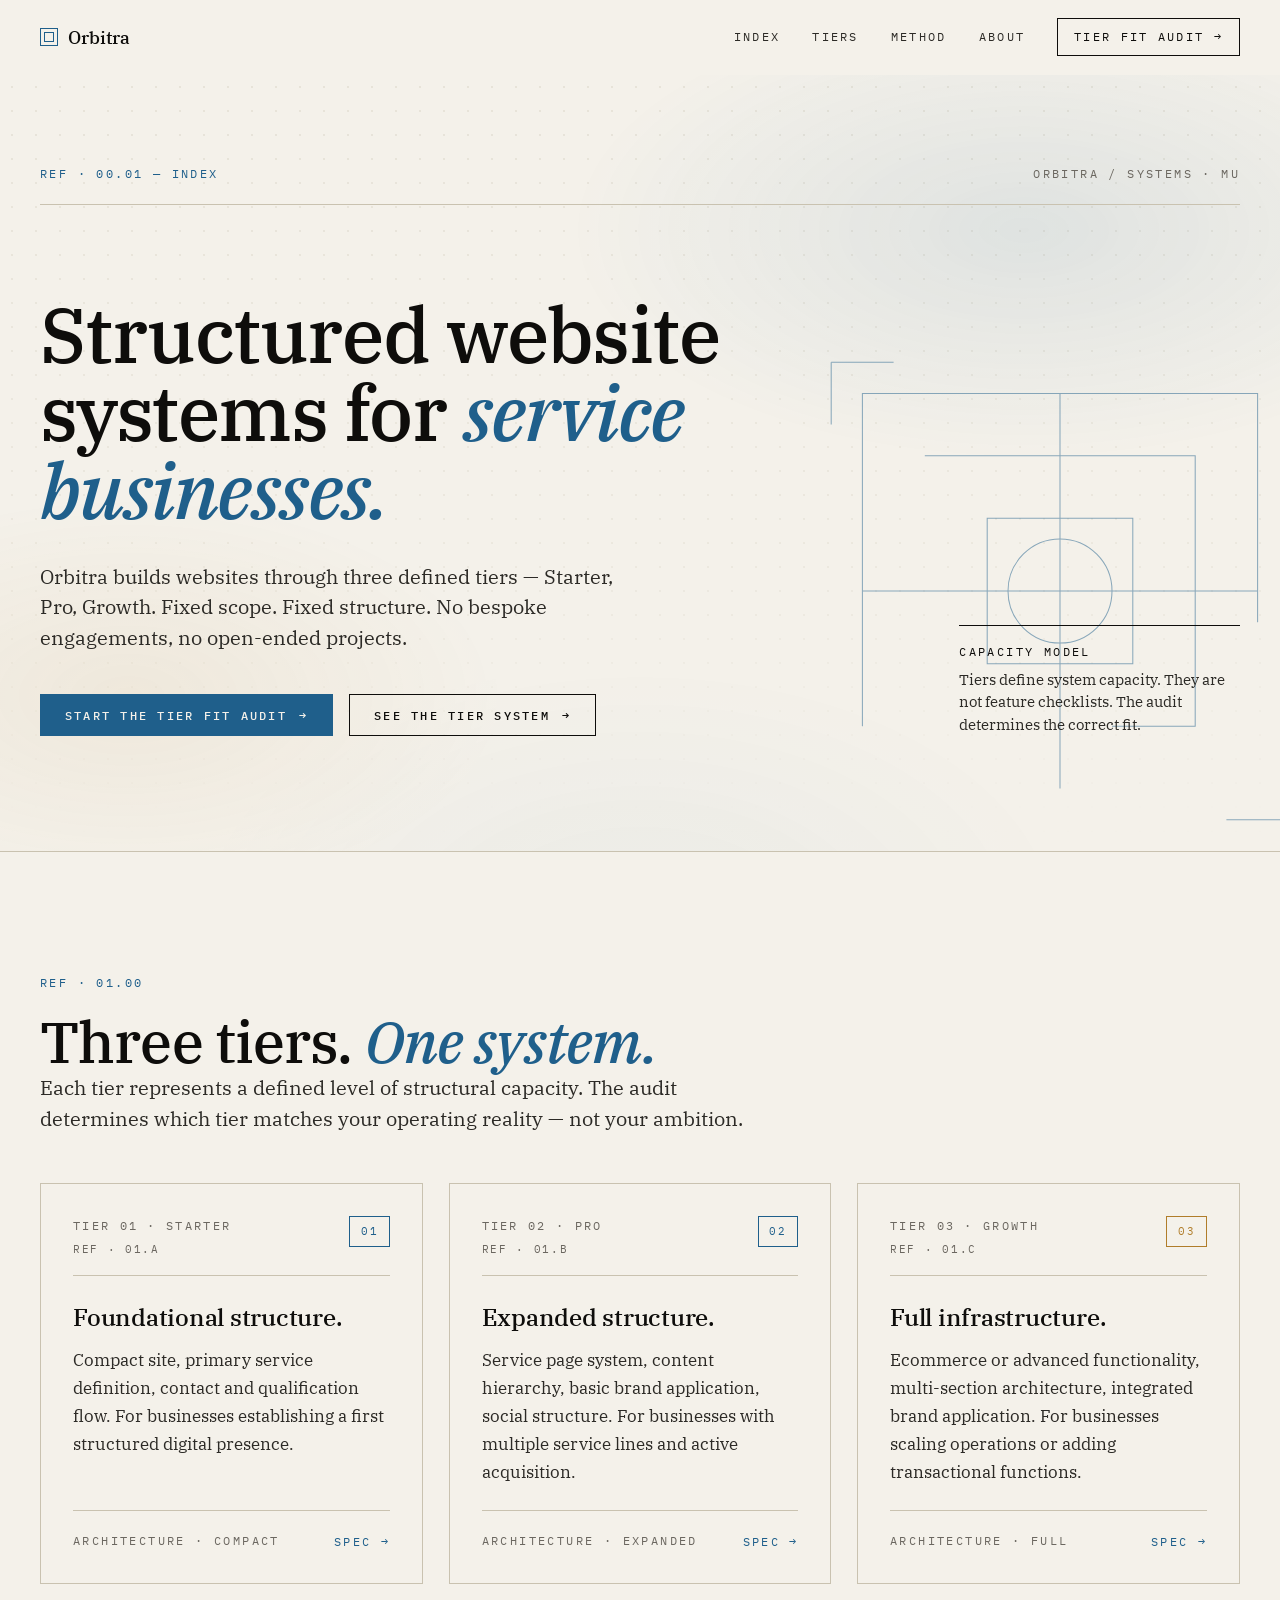
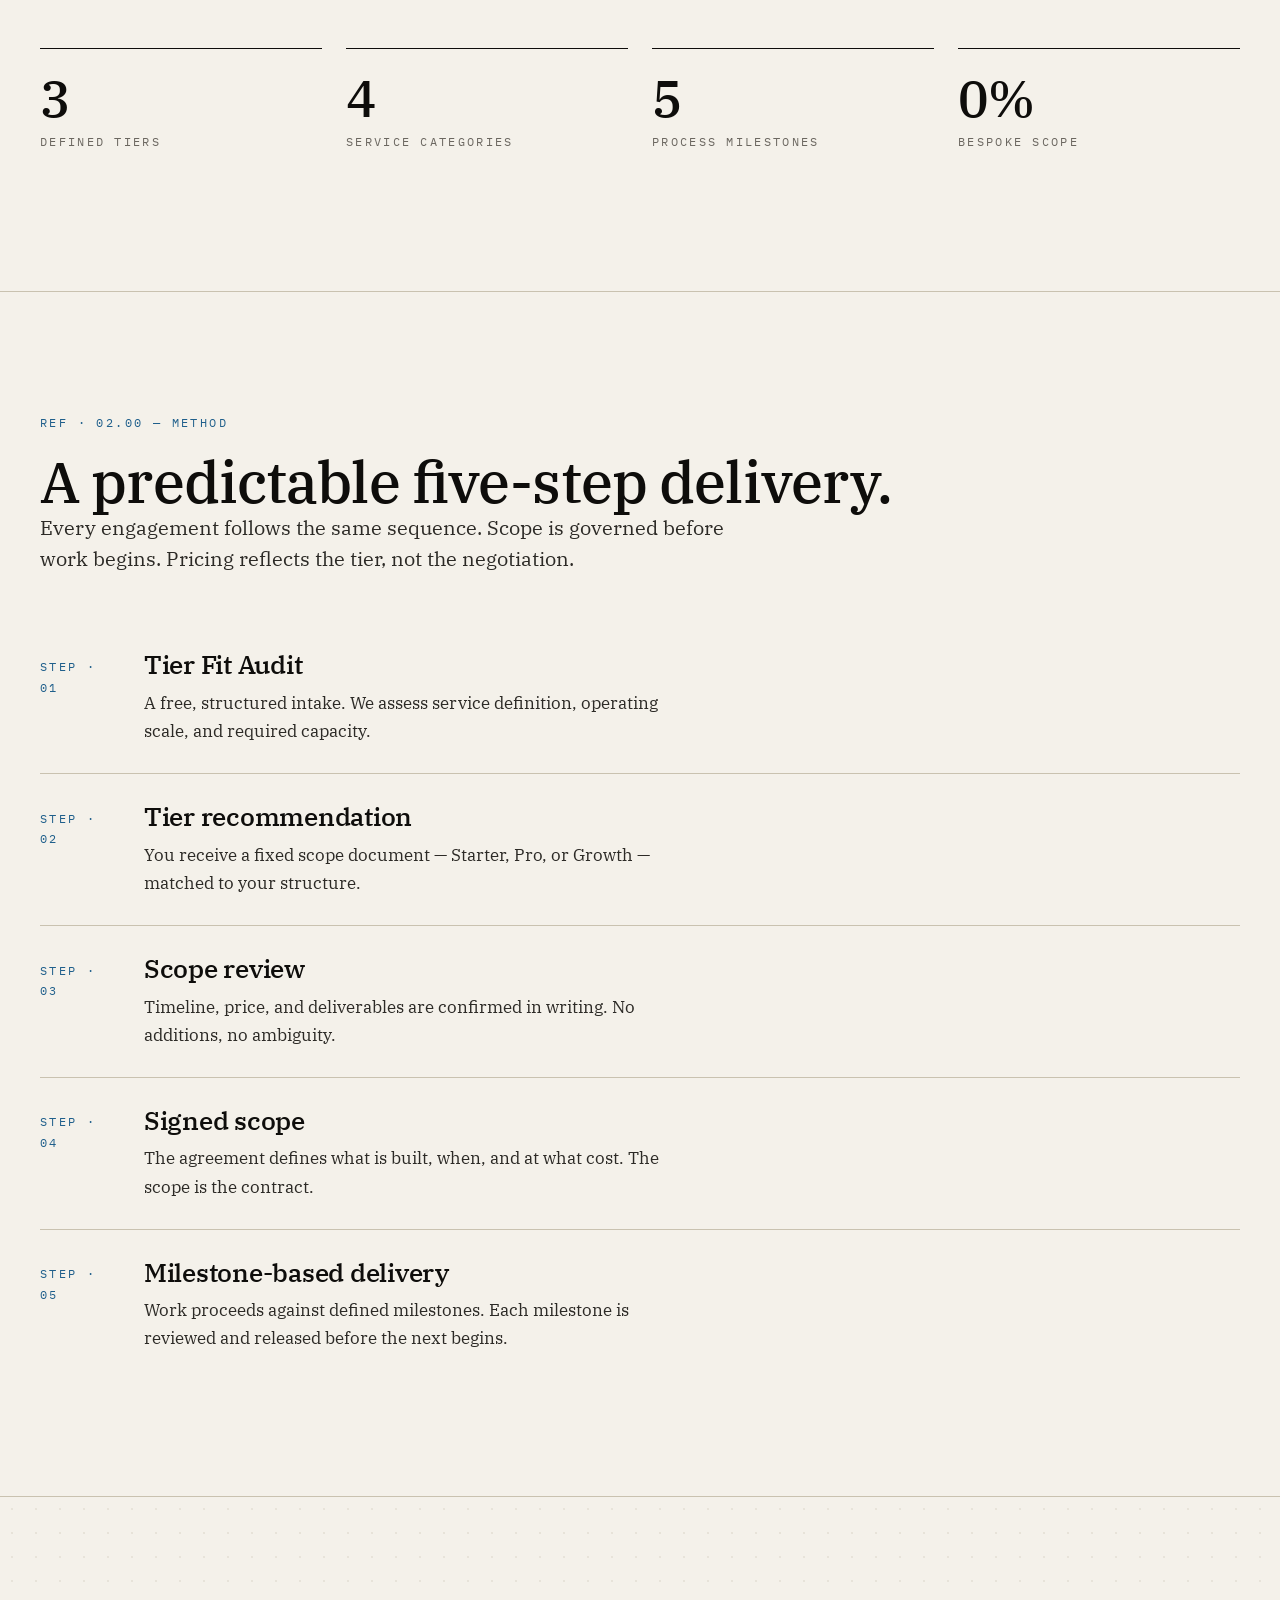
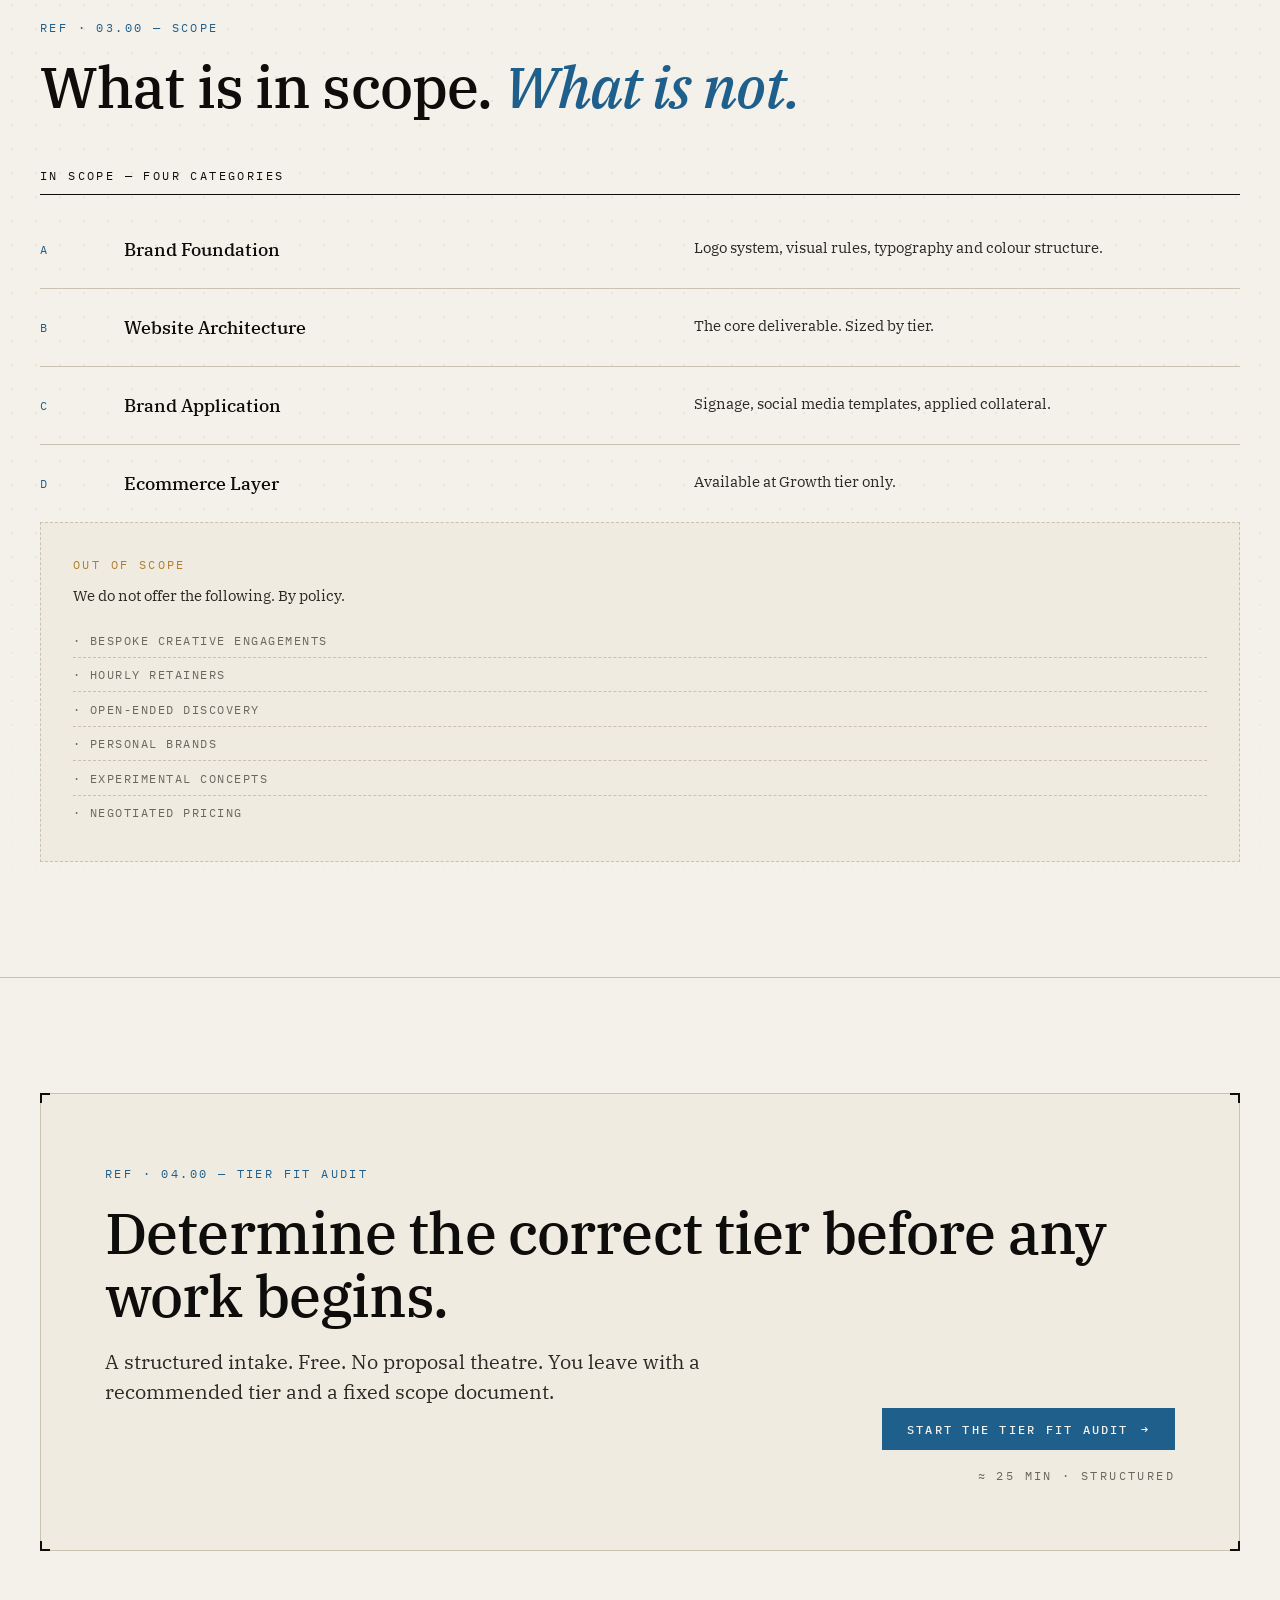
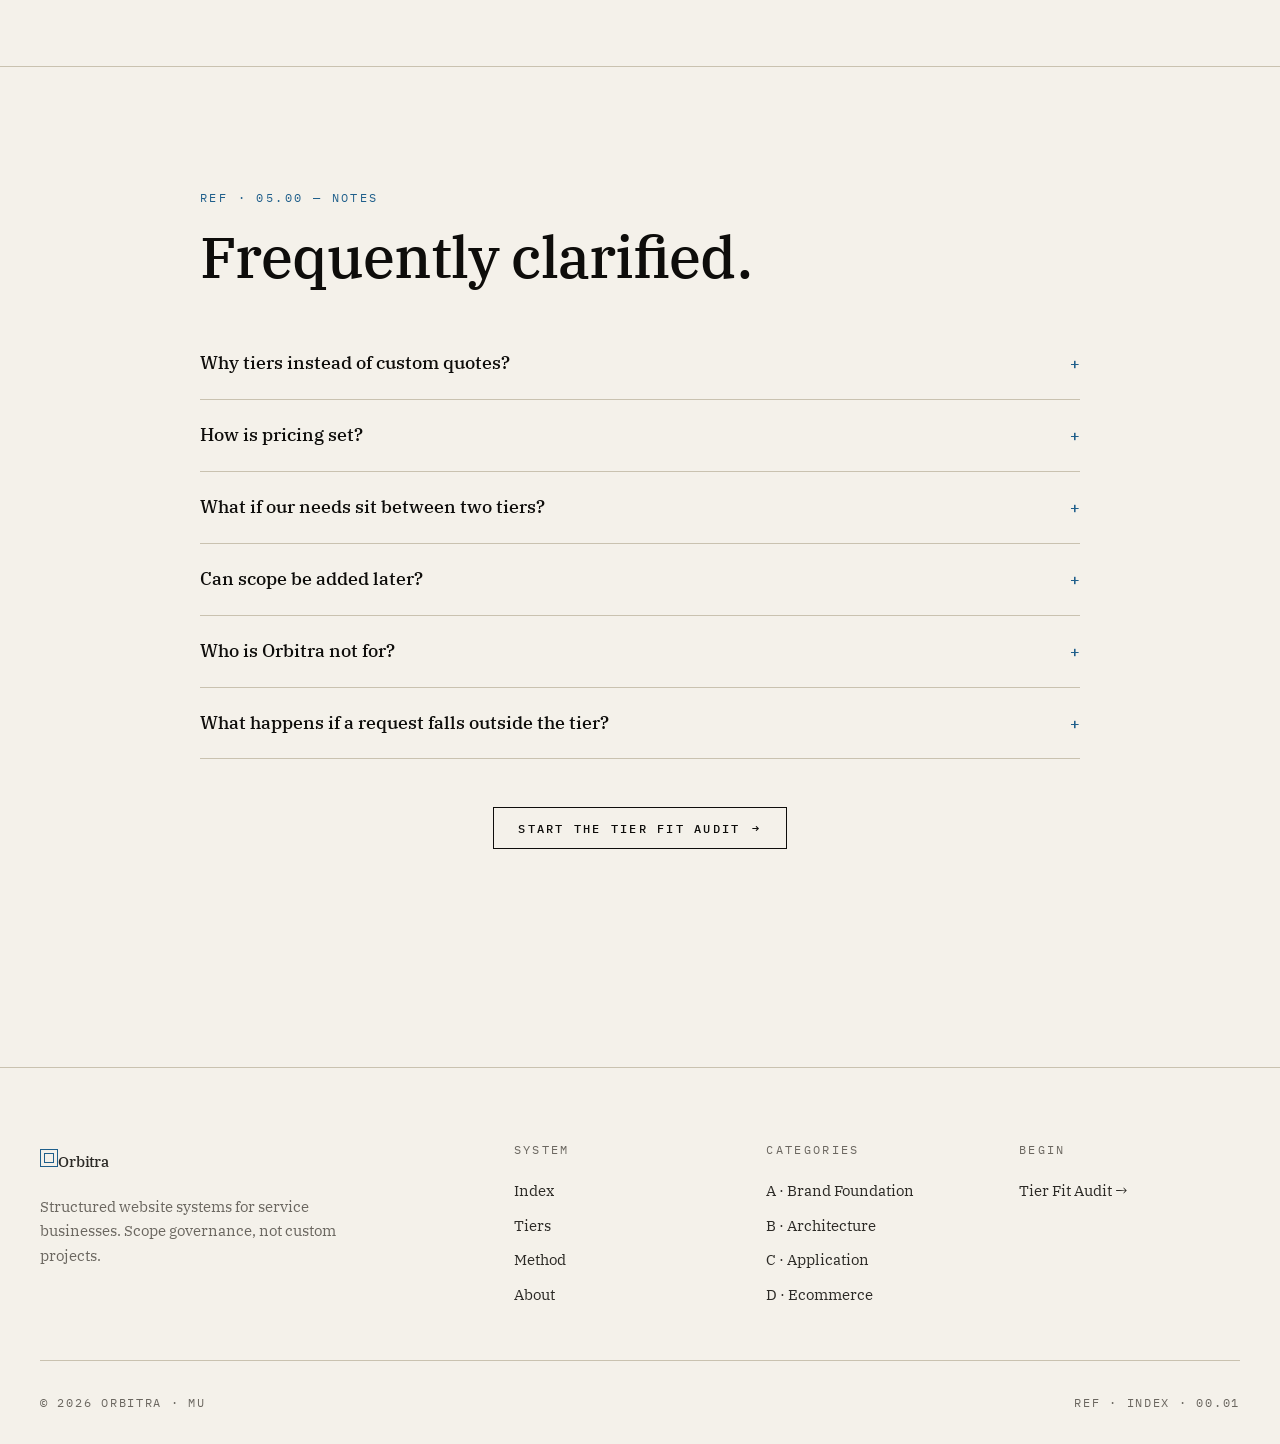
==== commit 15de20af: "Add page: home" ====
--- a/index.html
+++ b/index.html
@@ -3,334 +3,371 @@
 <head>
 <meta charset="UTF-8">
 <meta name="viewport" content="width=device-width, initial-scale=1.0">
-<title>Orbitra — Structured Website Systems</title>
-<meta name="description" content="Orbitra builds structured website systems for service businesses through defined tiers — not custom projects.">
+<title>Orbitra — Structured Website Systems for Service Businesses</title>
+<meta name="description" content="Orbitra builds structured website systems for service businesses through defined tiers — Starter, Pro, Growth. Scope governance, not custom projects.">
 <link rel="stylesheet" href="/styles.css">
 <style>
-.hero { padding-top: clamp(3rem, 7vw, 5.5rem); padding-bottom: var(--section-y); }
-.hero-grid { display: grid; grid-template-columns: 1fr; gap: clamp(2rem, 4vw, 3.5rem); align-items: start; }
-@media (min-width: 900px) { .hero-grid { grid-template-columns: 1.4fr 1fr; } }
-.hero-meta-stack { display: grid; gap: 1.25rem; padding-top: 0.5rem; }
-.hero-schematic { border: 1px solid var(--hairline-strong); padding: 1.5rem; display: grid; gap: 1rem; }
-.tier-card-header { display: flex; justify-content: space-between; align-items: baseline; gap: 1rem; flex-wrap: wrap; }
-.tier-card .tier-suit { font-family: var(--mono); font-size: 0.72rem; text-transform: uppercase; letter-spacing: 0.18em; color: var(--text); padding-top: 0.5rem; border-top: 1px dashed var(--hairline); }
-.step-num { font-family: var(--mono); font-size: 0.72rem; letter-spacing: 0.22em; color: var(--primary); }
-.cat-grid { display: grid; gap: 1.5rem; grid-template-columns: 1fr; }
-@media (min-width: 700px) { .cat-grid { grid-template-columns: 1fr 1fr; } }
-.cat-block { border-left: 1px solid var(--hairline-strong); padding-left: 1.25rem; }
-.faq-item { padding: 1.25rem 0; border-bottom: 1px solid var(--hairline); display: grid; grid-template-columns: 1fr; gap: 0.5rem; }
-@media (min-width: 720px) { .faq-item { grid-template-columns: 80px 1fr; gap: 1.5rem; } }
-.audit-grid { display: grid; gap: 2rem; grid-template-columns: 1fr; align-items: start; }
-@media (min-width: 900px) { .audit-grid { grid-template-columns: 1.2fr 1fr; } }
+.hero-mesh{position:absolute;inset:0;pointer-events:none;z-index:0;opacity:.55;background:radial-gradient(60% 50% at 80% 20%, rgba(31,95,139,.18) 0%, transparent 60%),radial-gradient(45% 40% at 10% 80%, rgba(176,125,42,.14) 0%, transparent 65%),radial-gradient(50% 50% at 50% 110%, rgba(31,95,139,.08) 0%, transparent 70%);animation:meshDrift 18s ease-in-out infinite alternate;}
+@keyframes meshDrift{0%{transform:translate3d(0,0,0) scale(1);}100%{transform:translate3d(-2%,-1%,0) scale(1.05);}}
+.hero-svg{position:absolute;right:-40px;bottom:0;width:min(520px,42vw);opacity:.5;z-index:0;pointer-events:none;}
+.hero-svg path,.hero-svg line,.hero-svg circle,.hero-svg rect{stroke:var(--color-primary);stroke-width:1;fill:none;stroke-dasharray:600;stroke-dashoffset:600;animation:draw 2.4s var(--ease-out-expo) forwards;}
+.hero-svg .delay1{animation-delay:.4s;}.hero-svg .delay2{animation-delay:.8s;}.hero-svg .delay3{animation-delay:1.2s;}
+@keyframes draw{to{stroke-dashoffset:0;}}
+.tier-card{display:flex;flex-direction:column;height:100%;}
+.tier-card .tier-cap{font-family:var(--font-mono);font-size:.72rem;letter-spacing:.2em;text-transform:uppercase;color:var(--color-muted);}
+.tier-card h3{margin:.5rem 0 1rem;font-size:1.5rem;}
+.tier-card .tier-for{color:var(--color-text);margin-bottom:1.5rem;flex:1;}
+.tier-card .tier-meta{margin-top:auto;padding-top:1.25rem;border-top:var(--hairline);display:flex;justify-content:space-between;align-items:center;}
+.cat-row{display:grid;grid-template-columns:60px 1fr 1fr;gap:1.5rem;padding:1.5rem 0;border-bottom:var(--hairline);align-items:start;}
+.cat-row:last-child{border-bottom:0;}
+.cat-letter{font-family:var(--font-mono);font-size:.78rem;letter-spacing:.2em;color:var(--color-primary);padding-top:.25rem;}
+.cat-title{font-family:var(--font-display);font-size:1.1rem;color:var(--color-heading);font-weight:500;}
+.cat-desc{color:var(--color-text);font-size:.95rem;}
+.outscope{padding:2rem;border:1px dashed var(--color-border);background:var(--color-surface);}
+.outscope li{font-family:var(--font-mono);font-size:.78rem;letter-spacing:.12em;text-transform:uppercase;color:var(--color-muted);padding:.4rem 0;border-bottom:1px dashed var(--color-hairline);}
+.outscope li:last-child{border-bottom:0;}
+.outscope ul{list-style:none;padding:0;margin:1rem 0 0;}
+.cta-block{border:var(--hairline);padding:clamp(2rem,5vw,4rem);position:relative;background:var(--color-surface);}
+@media(max-width:640px){.cat-row{grid-template-columns:40px 1fr;}.cat-row .cat-desc{grid-column:2;}}
 </style>
 </head>
 <body>
 <header class="site-header">
   <div class="container">
-    <a href="/" class="site-logo">Orbitra<small>Structured Website Systems</small></a>
-    <nav class="site-nav" aria-label="Primary">
-      <a href="/">Index</a>
-      <a href="/tier-system.html">Tier System</a>
-      <a href="/process.html">Process</a>
-      <a href="/about.html">Approach</a>
-      <a href="/faq.html">FAQ</a>
-      <a href="https://calendly.com/edarling85/" target="_blank" rel="noopener noreferrer" class="nav-cta">Tier Fit Audit</a>
+    <nav class="nav" aria-label="Primary">
+      <a href="/" class="nav-brand"><span class="nav-brand-mark" aria-hidden="true"></span>Orbitra</a>
+      <div class="nav-links">
+        <a class="nav-link" href="/home.html">Index</a>
+        <a class="nav-link" href="/tiers.html">Tiers</a>
+        <a class="nav-link" href="/method.html">Method</a>
+        <a class="nav-link" href="/about.html">About</a>
+        <a class="nav-cta" href="https://calendly.com/edarling85/" target="_blank" rel="noopener noreferrer">Tier Fit Audit →</a>
+      </div>
+      <button class="nav-toggle" aria-label="Toggle menu" aria-expanded="false"><span></span></button>
     </nav>
   </div>
 </header>
 
 <main>
-  <section class="section hero" id="hero">
-    <div class="container">
-      <div class="section-ref mb-4">
-        <span class="meta label-primary">Ref · 01.00 — Positioning</span>
-        <span class="meta">orbitra.mu / index</span>
-      </div>
+
+  <!-- HERO -->
+  <section class="hero grid-bg" aria-labelledby="hero-title">
+    <div class="hero-mesh" aria-hidden="true"></div>
+    <svg class="hero-svg" viewBox="0 0 500 500" aria-hidden="true">
+      <rect x="60" y="60" width="380" height="380"/>
+      <rect class="delay1" x="120" y="120" width="260" height="260"/>
+      <rect class="delay2" x="180" y="180" width="140" height="140"/>
+      <line class="delay1" x1="60" y1="250" x2="440" y2="250"/>
+      <line class="delay1" x1="250" y1="60" x2="250" y2="440"/>
+      <circle class="delay3" cx="250" cy="250" r="50"/>
+      <line class="delay2" x1="30" y1="30" x2="90" y2="30"/>
+      <line class="delay2" x1="30" y1="30" x2="30" y2="90"/>
+      <line class="delay3" x1="410" y1="470" x2="470" y2="470"/>
+      <line class="delay3" x1="470" y1="410" x2="470" y2="470"/>
+    </svg>
+    <div class="container">
       <div class="hero-grid">
-        <div>
-          <h1>Defined tiers.<br>Governed scope.<br><em>Structural integrity.</em></h1>
-          <p class="lede mt-4">Orbitra builds structured website systems for service businesses through defined tiers — not custom projects. Scope is governed before work begins. Capacity is sized to the business, not the brief.</p>
-          <div class="flex gap-2 mt-6" style="flex-wrap:wrap;">
-            <a href="https://calendly.com/edarling85/" target="_blank" rel="noopener noreferrer" class="btn-primary">Start the Tier Fit Audit</a>
-            <a href="/tier-system.html" class="btn-secondary">See the Tier System</a>
-          </div>
-        </div>
-        <aside class="hero-meta-stack">
-          <div class="hero-schematic">
-            <span class="meta label-primary">System Overview</span>
-            <hr class="hairline">
-            <div class="spec-row"><span class="spec-key">Model</span><span class="spec-val">Productized, tier-based</span></div>
-            <div class="spec-row"><span class="spec-key">Scope</span><span class="spec-val">Fixed before signature</span></div>
-            <div class="spec-row"><span class="spec-key">Delivery</span><span class="spec-val">Milestone-based</span></div>
-            <div class="spec-row"><span class="spec-key">Audience</span><span class="spec-val">Service businesses, 1–30 staff</span></div>
-            <div class="spec-row"><span class="spec-key">Excluded</span><span class="spec-val excluded">Open-ended creative engagements</span></div>
+        <div class="hero-meta reveal">
+          <span class="mono label-cyan">REF · 00.01 — INDEX</span>
+          <span class="mono">ORBITRA / SYSTEMS · MU</span>
+        </div>
+        <div class="hero-title reveal">
+          <h1 id="hero-title" class="h-display">Structured website systems for <em class="serif-italic">service businesses.</em></h1>
+          <div style="max-width:58ch;margin-top:2rem;">
+            <p class="lede">Orbitra builds websites through three defined tiers — Starter, Pro, Growth. Fixed scope. Fixed structure. No bespoke engagements, no open-ended projects.</p>
+          </div>
+          <div class="flex gap-2" style="margin-top:2.5rem;flex-wrap:wrap;">
+            <a class="btn btn-primary" href="https://calendly.com/edarling85/" target="_blank" rel="noopener noreferrer">Start the Tier Fit Audit</a>
+            <a class="btn btn-secondary" href="#tiers">See the Tier System</a>
+          </div>
+        </div>
+        <aside class="hero-aside reveal" style="transition-delay:200ms;">
+          <div style="border-top:1px solid var(--color-heading);padding-top:1rem;">
+            <p class="mono label-ink" style="margin-bottom:.5rem;">CAPACITY MODEL</p>
+            <p style="font-size:.92rem;line-height:1.5;">Tiers define system capacity. They are not feature checklists. The audit determines the correct fit.</p>
           </div>
         </aside>
       </div>
     </div>
   </section>
 
-  <section class="section" id="tier-overview">
-    <div class="container">
-      <header class="section-header">
-        <div class="section-ref">
-          <span class="meta label-primary">Ref · 02.00 — Tier System</span>
-          <span class="meta">Three defined capacities</span>
-        </div>
-        <h2>Tiers represent <em>system capacity</em>, not feature checklists.</h2>
-        <p class="mt-2">Each tier is sized to a stage of operation. Selection is determined by structural fit, not preference.</p>
-      </header>
-
-      <div class="grid grid-3">
+  <!-- TIER OVERVIEW -->
+  <section class="section section-divider" id="tiers" aria-labelledby="tiers-title">
+    <div class="container">
+      <div class="grid-12" style="margin-bottom:3rem;">
+        <div class="col-span-4 reveal">
+          <span class="mono label-cyan">REF · 01.00</span>
+          <h2 id="tiers-title" class="h1" style="margin-top:1rem;">Three tiers. <em class="serif-italic">One system.</em></h2>
+        </div>
+        <div class="col-span-7 col-span-8 reveal" style="transition-delay:120ms;align-self:end;">
+          <p class="lede">Each tier represents a defined level of structural capacity. The audit determines which tier matches your operating reality — not your ambition.</p>
+        </div>
+      </div>
+
+      <div class="grid grid-3 reveal-stagger">
         <article class="card tier-card">
-          <div class="tier-card-header">
-            <span class="tier-badge active">Tier · 01</span>
-            <span class="meta">Starter</span>
-          </div>
-          <h3>Foundational structure</h3>
-          <p>Compact site, primary service definition, contact and qualification flow.</p>
-          <div class="card-divider"></div>
-          <ul class="spec-list">
-            <li>Single-service architecture</li>
-            <li>Defined contact path</li>
-            <li>Brand foundation, applied</li>
-          </ul>
-          <p class="tier-suit">Suitability — Businesses establishing a first structured digital presence.</p>
+          <div class="card-header">
+            <div class="card-meta">
+              <span class="tier-cap">Tier 01 · Starter</span>
+              <span class="ref">REF · 01.A</span>
+            </div>
+            <span class="spec-badge spec-badge--cyan">01</span>
+          </div>
+          <h3>Foundational structure.</h3>
+          <p class="tier-for muted">Compact site, primary service definition, contact and qualification flow. For businesses establishing a first structured digital presence.</p>
+          <div class="tier-meta">
+            <span class="mono">Architecture · Compact</span>
+            <a class="btn-ghost mono" href="/tiers.html" style="font-size:.72rem;letter-spacing:.2em;">Spec →</a>
+          </div>
         </article>
 
         <article class="card tier-card">
-          <div class="tier-card-header">
-            <span class="tier-badge active">Tier · 02</span>
-            <span class="meta">Pro</span>
-          </div>
-          <h3>Expanded structure</h3>
-          <p>Service page system, content hierarchy, basic brand application, social structure.</p>
-          <div class="card-divider"></div>
-          <ul class="spec-list">
-            <li>Multi-service architecture</li>
-            <li>Content hierarchy</li>
-            <li>Applied brand collateral</li>
-          </ul>
-          <p class="tier-suit">Suitability — Businesses with multiple service lines and active acquisition.</p>
+          <div class="card-header">
+            <div class="card-meta">
+              <span class="tier-cap">Tier 02 · Pro</span>
+              <span class="ref">REF · 01.B</span>
+            </div>
+            <span class="spec-badge spec-badge--cyan">02</span>
+          </div>
+          <h3>Expanded structure.</h3>
+          <p class="tier-for muted">Service page system, content hierarchy, basic brand application, social structure. For businesses with multiple service lines and active acquisition.</p>
+          <div class="tier-meta">
+            <span class="mono">Architecture · Expanded</span>
+            <a class="btn-ghost mono" href="/tiers.html" style="font-size:.72rem;letter-spacing:.2em;">Spec →</a>
+          </div>
         </article>
 
         <article class="card tier-card">
-          <div class="tier-card-header">
-            <span class="tier-badge active">Tier · 03</span>
-            <span class="meta">Growth</span>
-          </div>
-          <h3>Full infrastructure</h3>
-          <p>Ecommerce or advanced functionality, multi-section architecture, integrated brand application.</p>
-          <div class="card-divider"></div>
-          <ul class="spec-list">
-            <li>Transactional functions</li>
-            <li>Multi-section system</li>
-            <li>Integrated brand layer</li>
-          </ul>
-          <p class="tier-suit">Suitability — Businesses scaling operations or adding transactional functions.</p>
+          <div class="card-header">
+            <div class="card-meta">
+              <span class="tier-cap">Tier 03 · Growth</span>
+              <span class="ref">REF · 01.C</span>
+            </div>
+            <span class="spec-badge spec-badge--ochre">03</span>
+          </div>
+          <h3>Full infrastructure.</h3>
+          <p class="tier-for muted">Ecommerce or advanced functionality, multi-section architecture, integrated brand application. For businesses scaling operations or adding transactional functions.</p>
+          <div class="tier-meta">
+            <span class="mono">Architecture · Full</span>
+            <a class="btn-ghost mono" href="/tiers.html" style="font-size:.72rem;letter-spacing:.2em;">Spec →</a>
+          </div>
         </article>
       </div>
-    </div>
-  </section>
-
-  <section class="section" id="process">
-    <div class="container">
-      <header class="section-header">
-        <div class="section-ref">
-          <span class="meta label-primary">Ref · 03.00 — Process</span>
-          <span class="meta">Five defined steps</span>
-        </div>
-        <h2>Predictable delivery, sequenced before signature.</h2>
-      </header>
-
-      <div class="grid grid-3">
-        <div class="card">
-          <span class="step-num">Step · 01</span>
-          <h4>Tier Fit Audit</h4>
-          <p>Free, structured intake. Establishes service definition and stage of operation.</p>
-        </div>
-        <div class="card">
-          <span class="step-num">Step · 02</span>
-          <h4>Tier recommendation</h4>
-          <p>Fixed scope document issued, mapped to the recommended tier.</p>
-        </div>
-        <div class="card">
-          <span class="step-num">Step · 03</span>
-          <h4>Scope review</h4>
-          <p>Timeline, price, and deliverables reviewed and confirmed in writing.</p>
-        </div>
-        <div class="card">
-          <span class="step-num">Step · 04</span>
-          <h4>Signed scope</h4>
-          <p>Scope is locked. No open-ended additions. Boundaries are governed.</p>
-        </div>
-        <div class="card">
-          <span class="step-num">Step · 05</span>
-          <h4>Milestone delivery</h4>
-          <p>Production proceeds in defined milestones. Each is reviewed before progression.</p>
-        </div>
-        <div class="card" style="border-color: var(--primary);">
-          <span class="step-num">Outcome</span>
-          <h4>System delivered</h4>
-          <p>A structured website system, sized to the business. No drift. No surprise.</p>
-        </div>
-      </div>
-    </div>
-  </section>
-
-  <section class="section" id="categories">
-    <div class="container">
-      <header class="section-header">
-        <div class="section-ref">
-          <span class="meta label-primary">Ref · 04.00 — Categories</span>
-          <span class="meta">Defined and excluded</span>
-        </div>
-        <h2>What Orbitra builds. And what it does not.</h2>
-      </header>
-
-      <div class="cat-grid mb-4">
-        <div class="cat-block">
-          <span class="meta label-primary">A · Brand Foundation Layer</span>
-          <p class="mt-2">Logo system, visual rules, typography and colour structure. The base on which every applied output sits.</p>
-        </div>
-        <div class="cat-block">
-          <span class="meta label-primary">B · Website Architecture</span>
-          <p class="mt-2">The core deliverable. Sized by tier. Defines the structural capacity of the site.</p>
-        </div>
-        <div class="cat-block">
-          <span class="meta label-primary">C · Brand Application</span>
-          <p class="mt-2">Signage, social media templates, applied collateral. Available within Pro and Growth.</p>
-        </div>
-        <div class="cat-block">
-          <span class="meta label-primary">D · Ecommerce Layer</span>
-          <p class="mt-2">Available at Growth tier only. Adds transactional capacity to the system.</p>
-        </div>
-      </div>
-
-      <hr class="hairline">
-      <div class="mt-4">
-        <span class="meta" style="color: var(--secondary);">Out of Scope</span>
-        <ul class="plain mt-2" style="display:grid; gap:0.5rem; max-width:60ch;">
-          <li class="excluded">Bespoke or fully custom creative engagements</li>
-          <li class="excluded">Undefined startup branding without service structure</li>
-          <li class="excluded">Personal brands, influencer accounts, lifestyle content</li>
-          <li class="excluded">Open-ended retainers without defined deliverables</li>
-        </ul>
-      </div>
-    </div>
-  </section>
-
-  <section class="section" id="tier-fit-audit">
-    <div class="container">
-      <header class="section-header">
-        <div class="section-ref">
-          <span class="meta label-primary">Ref · 05.00 — Conversion</span>
-          <span class="meta">Free · Structured · 30 minutes</span>
-        </div>
-        <h2>The <em>Tier Fit Audit</em> determines structural fit before any scope is issued.</h2>
-      </header>
-
-      <div class="audit-grid">
-        <div class="callout">
-          <span class="meta label-primary">What the audit produces</span>
-          <ul class="spec-list">
-            <li>A defined service map</li>
-            <li>A tier recommendation</li>
-            <li>A fixed scope document</li>
-            <li>A delivery timeline</li>
-          </ul>
-          <a href="https://calendly.com/edarling85/" target="_blank" rel="noopener noreferrer" class="btn-primary" style="justify-self:start;">Start the Tier Fit Audit</a>
-        </div>
-        <div>
-          <div class="spec-row"><span class="spec-key">Cost</span><span class="spec-val">No charge</span></div>
-          <div class="spec-row"><span class="spec-key">Format</span><span class="spec-val">Structured intake call</span></div>
-          <div class="spec-row"><span class="spec-key">Output</span><span class="spec-val">Written tier recommendation</span></div>
-          <div class="spec-row"><span class="spec-key">Commitment</span><span class="spec-val">None until scope is signed</span></div>
-          <div class="spec-row"><span class="spec-key">Qualification</span><span class="spec-val">Service businesses, 1–30 staff, existing revenue</span></div>
-        </div>
-      </div>
-    </div>
-  </section>
-
-  <section class="section" id="faq">
-    <div class="container">
-      <header class="section-header">
-        <div class="section-ref">
-          <span class="meta label-primary">Ref · 06.00 — FAQ</span>
-          <span class="meta">Condensed</span>
-        </div>
-        <h2>Common questions, answered structurally.</h2>
-      </header>
-
-      <div>
-        <div class="faq-item">
-          <span class="meta">Q · 01</span>
-          <div>
-            <h4>Why tiers instead of custom quotes?</h4>
-            <p class="mt-1">Tiers govern scope before work begins. They remove negotiation, prevent drift, and align cost to capacity.</p>
-          </div>
-        </div>
-        <div class="faq-item">
-          <span class="meta">Q · 02</span>
-          <div>
-            <h4>Can a tier be modified mid-project?</h4>
-            <p class="mt-1">No. Scope is fixed at signature. A different tier may be selected at the audit stage if structural fit changes.</p>
-          </div>
-        </div>
-        <div class="faq-item">
-          <span class="meta">Q · 03</span>
-          <div>
-            <h4>What if a request falls outside a tier?</h4>
-            <p class="mt-1">Out-of-scope requests are documented and either deferred or addressed as a separate, defined engagement.</p>
-          </div>
-        </div>
-        <div class="faq-item">
-          <span class="meta">Q · 04</span>
-          <div>
-            <h4>Is pricing negotiable?</h4>
-            <p class="mt-1">No. Each tier carries a defined price. The audit determines which tier applies.</p>
-          </div>
-        </div>
-        <div class="faq-item">
-          <span class="meta">Q · 05</span>
-          <div>
-            <h4>Who is the system not for?</h4>
-            <p class="mt-1">Undefined startups, experimental creative brands, personal brands, and businesses without clear service structure.</p>
-          </div>
-        </div>
-      </div>
-
-      <div class="mt-6">
-        <a href="/faq.html" class="btn-secondary">Read the full FAQ</a>
-      </div>
-    </div>
-  </section>
+
+      <div class="grid grid-4" style="margin-top:4rem;">
+        <div class="stat reveal"><span class="stat-num" data-counter="3">0</span><span class="stat-label">Defined Tiers</span></div>
+        <div class="stat reveal" style="transition-delay:80ms;"><span class="stat-num" data-counter="4">0</span><span class="stat-label">Service Categories</span></div>
+        <div class="stat reveal" style="transition-delay:160ms;"><span class="stat-num" data-counter="5">0</span><span class="stat-label">Process Milestones</span></div>
+        <div class="stat reveal" style="transition-delay:240ms;"><span class="stat-num" data-counter="0" data-suffix="%">0</span><span class="stat-label">Bespoke Scope</span></div>
+      </div>
+    </div>
+  </section>
+
+  <!-- HOW IT WORKS -->
+  <section class="section section-divider" aria-labelledby="how-title">
+    <div class="container">
+      <div class="grid-12" style="margin-bottom:3rem;">
+        <div class="col-span-5 reveal">
+          <span class="mono label-cyan">REF · 02.00 — METHOD</span>
+          <h2 id="how-title" class="h1" style="margin-top:1rem;">A predictable five-step delivery.</h2>
+        </div>
+        <div class="col-span-6 col-span-7 reveal" style="transition-delay:120ms;align-self:end;">
+          <p class="lede">Every engagement follows the same sequence. Scope is governed before work begins. Pricing reflects the tier, not the negotiation.</p>
+        </div>
+      </div>
+
+      <div class="reveal-stagger">
+        <div class="step">
+          <span class="step-num">STEP · 01</span>
+          <div class="step-body">
+            <h3 class="h3">Tier Fit Audit</h3>
+            <p>A free, structured intake. We assess service definition, operating scale, and required capacity.</p>
+          </div>
+        </div>
+        <div class="step">
+          <span class="step-num">STEP · 02</span>
+          <div class="step-body">
+            <h3 class="h3">Tier recommendation</h3>
+            <p>You receive a fixed scope document — Starter, Pro, or Growth — matched to your structure.</p>
+          </div>
+        </div>
+        <div class="step">
+          <span class="step-num">STEP · 03</span>
+          <div class="step-body">
+            <h3 class="h3">Scope review</h3>
+            <p>Timeline, price, and deliverables are confirmed in writing. No additions, no ambiguity.</p>
+          </div>
+        </div>
+        <div class="step">
+          <span class="step-num">STEP · 04</span>
+          <div class="step-body">
+            <h3 class="h3">Signed scope</h3>
+            <p>The agreement defines what is built, when, and at what cost. The scope is the contract.</p>
+          </div>
+        </div>
+        <div class="step">
+          <span class="step-num">STEP · 05</span>
+          <div class="step-body">
+            <h3 class="h3">Milestone-based delivery</h3>
+            <p>Work proceeds against defined milestones. Each milestone is reviewed and released before the next begins.</p>
+          </div>
+        </div>
+      </div>
+    </div>
+  </section>
+
+  <!-- CATEGORIES -->
+  <section class="section section-divider grid-bg" aria-labelledby="cat-title">
+    <div class="container">
+      <div class="grid-12" style="margin-bottom:3rem;">
+        <div class="col-span-6 reveal">
+          <span class="mono label-cyan">REF · 03.00 — SCOPE</span>
+          <h2 id="cat-title" class="h1" style="margin-top:1rem;">What is in scope. <em class="serif-italic">What is not.</em></h2>
+        </div>
+      </div>
+
+      <div class="grid-12">
+        <div class="col-span-7 reveal">
+          <p class="mono label-ink" style="margin-bottom:.5rem;">IN SCOPE — FOUR CATEGORIES</p>
+          <div class="draw-line" style="margin-bottom:1rem;"></div>
+          <div class="cat-row">
+            <span class="cat-letter">A</span>
+            <span class="cat-title">Brand Foundation</span>
+            <span class="cat-desc">Logo system, visual rules, typography and colour structure.</span>
+          </div>
+          <div class="cat-row">
+            <span class="cat-letter">B</span>
+            <span class="cat-title">Website Architecture</span>
+            <span class="cat-desc">The core deliverable. Sized by tier.</span>
+          </div>
+          <div class="cat-row">
+            <span class="cat-letter">C</span>
+            <span class="cat-title">Brand Application</span>
+            <span class="cat-desc">Signage, social media templates, applied collateral.</span>
+          </div>
+          <div class="cat-row">
+            <span class="cat-letter">D</span>
+            <span class="cat-title">Ecommerce Layer</span>
+            <span class="cat-desc">Available at Growth tier only.</span>
+          </div>
+        </div>
+
+        <div class="col-span-4 col-span-5 reveal" style="transition-delay:160ms;">
+          <div class="outscope">
+            <p class="mono label-ochre" style="margin-bottom:.5rem;">OUT OF SCOPE</p>
+            <p style="font-size:.95rem;">We do not offer the following. By policy.</p>
+            <ul>
+              <li>· Bespoke creative engagements</li>
+              <li>· Hourly retainers</li>
+              <li>· Open-ended discovery</li>
+              <li>· Personal brands</li>
+              <li>· Experimental concepts</li>
+              <li>· Negotiated pricing</li>
+            </ul>
+          </div>
+        </div>
+      </div>
+    </div>
+  </section>
+
+  <!-- AUDIT CTA -->
+  <section class="section section-divider" aria-labelledby="cta-title">
+    <div class="container">
+      <div class="cta-block reveal">
+        <span class="diagram-corner diagram-corner--tl" aria-hidden="true"></span>
+        <span class="diagram-corner diagram-corner--tr" aria-hidden="true"></span>
+        <span class="diagram-corner diagram-corner--bl" aria-hidden="true"></span>
+        <span class="diagram-corner diagram-corner--br" aria-hidden="true"></span>
+        <div class="grid-12" style="align-items:end;">
+          <div class="col-span-8">
+            <span class="mono label-cyan">REF · 04.00 — TIER FIT AUDIT</span>
+            <h2 id="cta-title" class="h1" style="margin-top:1rem;">Determine the correct tier before any work begins.</h2>
+            <p class="lede" style="margin-top:1.25rem;">A structured intake. Free. No proposal theatre. You leave with a recommended tier and a fixed scope document.</p>
+          </div>
+          <div class="col-span-4" style="text-align:right;">
+            <a class="btn btn-primary" href="https://calendly.com/edarling85/" target="_blank" rel="noopener noreferrer">Start the Tier Fit Audit</a>
+            <p class="mono" style="margin-top:1rem;">≈ 25 MIN · STRUCTURED</p>
+          </div>
+        </div>
+      </div>
+    </div>
+  </section>
+
+  <!-- FAQ -->
+  <section class="section section-divider" aria-labelledby="faq-title">
+    <div class="container container-tight">
+      <div class="reveal" style="margin-bottom:2.5rem;">
+        <span class="mono label-cyan">REF · 05.00 — NOTES</span>
+        <h2 id="faq-title" class="h1" style="margin-top:1rem;">Frequently clarified.</h2>
+      </div>
+      <div class="reveal">
+        <div class="faq-item">
+          <div class="faq-q"><span>Why tiers instead of custom quotes?</span><span class="faq-toggle">+</span></div>
+          <div class="faq-a"><p>Tiers govern scope. Custom quotes invite negotiation, scope drift, and unpredictable timelines. A defined tier removes those failure modes.</p></div>
+        </div>
+        <div class="faq-item">
+          <div class="faq-q"><span>How is pricing set?</span><span class="faq-toggle">+</span></div>
+          <div class="faq-a"><p>Pricing is fixed per tier. It reflects structural capacity, not hours. The tier determines the price.</p></div>
+        </div>
+        <div class="faq-item">
+          <div class="faq-q"><span>What if our needs sit between two tiers?</span><span class="faq-toggle">+</span></div>
+          <div class="faq-a"><p>The audit resolves this. We recommend the lower tier when capacity is sufficient, and the higher tier when structure requires it. We do not blend tiers.</p></div>
+        </div>
+        <div class="faq-item">
+          <div class="faq-q"><span>Can scope be added later?</span><span class="faq-toggle">+</span></div>
+          <div class="faq-a"><p>Yes — by moving up a tier, not by appending to a signed scope. This keeps every engagement governed.</p></div>
+        </div>
+        <div class="faq-item">
+          <div class="faq-q"><span>Who is Orbitra not for?</span><span class="faq-toggle">+</span></div>
+          <div class="faq-a"><p>Undefined startups, experimental creative brands, personal brands, and businesses without a clear service structure. The audit will say so directly.</p></div>
+        </div>
+        <div class="faq-item">
+          <div class="faq-q"><span>What happens if a request falls outside the tier?</span><span class="faq-toggle">+</span></div>
+          <div class="faq-a"><p>It is logged and addressed in a subsequent tier engagement, or declined. The current scope remains protected.</p></div>
+        </div>
+      </div>
+
+      <div class="reveal" style="margin-top:3rem;text-align:center;">
+        <a class="btn btn-secondary" href="https://calendly.com/edarling85/" target="_blank" rel="noopener noreferrer">Start the Tier Fit Audit</a>
+      </div>
+    </div>
+  </section>
+
 </main>
 
 <footer class="site-footer">
   <div class="container">
-    <div>
-      <div class="site-logo">Orbitra<small>Structured Website Systems</small></div>
-      <p class="mt-2" style="max-width:48ch;">Productized website and brand infrastructure for service businesses. Scope governed. Capacity sized. Delivery sequenced.</p>
-    </div>
-    <div>
-      <span class="meta label-primary">Navigation</span>
-      <ul class="plain mt-2" style="display:grid; gap:0.4rem;">
-        <li><a href="/">Index</a></li>
-        <li><a href="/tier-system.html">Tier System</a></li>
-        <li><a href="/process.html">Process</a></li>
-        <li><a href="/about.html">Approach</a></li>
-        <li><a href="/faq.html">FAQ</a></li>
-      </ul>
-    </div>
-    <div>
-      <span class="meta label-primary">Engagement</span>
-      <ul class="plain mt-2" style="display:grid; gap:0.4rem;">
-        <li><a href="https://calendly.com/edarling85/" target="_blank" rel="noopener noreferrer">Start the Tier Fit Audit</a></li>
-        <li class="meta mt-2">orbitra.mu</li>
-      </ul>
+    <div class="footer-grid">
+      <div class="footer-col">
+        <a href="/" class="nav-brand" style="margin-bottom:1rem;"><span class="nav-brand-mark" aria-hidden="true"></span>Orbitra</a>
+        <p class="muted" style="font-size:.92rem;max-width:38ch;margin-top:1rem;">Structured website systems for service businesses. Scope governance, not custom projects.</p>
+      </div>
+      <div class="footer-col">
+        <h4>System</h4>
+        <a href="/home.html">Index</a>
+        <a href="/tiers.html">Tiers</a>
+        <a href="/method.html">Method</a>
+        <a href="/about.html">About</a>
+      </div>
+      <div class="footer-col">
+        <h4>Categories</h4>
+        <a href="/tiers.html">A · Brand Foundation</a>
+        <a href="/tiers.html">B · Architecture</a>
+        <a href="/tiers.html">C · Application</a>
+        <a href="/tiers.html">D · Ecommerce</a>
+      </div>
+      <div class="footer-col">
+        <h4>Begin</h4>
+        <a href="https://calendly.com/edarling85/" target="_blank" rel="noopener noreferrer">Tier Fit Audit →</a>
+      </div>
+    </div>
+    <div class="footer-bottom">
+      <span>© <span data-year></span> ORBITRA · MU</span>
+      <span>REF · INDEX · 00.01</span>
     </div>
   </div>
 </footer>
+
+<script src="/main.js" defer></script>
 </body>
 </html>
--- a/styles.css
+++ b/styles.css
@@ -1,234 +1,297 @@
-@import url('https://fonts.googleapis.com/css2?family=IBM+Plex+Serif:ital,wght@0,300;0,400;0,500;0,600;1,400;1,500&family=IBM+Plex+Mono:wght@400;500;600&display=swap');
-
-*, *::before, *::after { box-sizing: border-box; margin: 0; padding: 0; }
+@import url('https://fonts.googleapis.com/css2?family=IBM+Plex+Serif:ital,wght@0,300;0,400;0,500;0,600;0,700;1,400;1,500&family=IBM+Plex+Mono:wght@300;400;500;600&display=swap');
 
 :root {
-  --bg: #F4F1EA;
-  --text: #2C2A26;
-  --ink: #0E0D0B;
-  --primary: #1F5F8B;
-  --secondary: #B07D2A;
-  --hairline: #C9C2B0;
-  --hairline-strong: #A8A091;
-  --serif: 'IBM Plex Serif', Georgia, serif;
-  --mono: 'IBM Plex Mono', ui-monospace, monospace;
-  --container: 1240px;
-  --gutter: clamp(1.25rem, 3vw, 2.5rem);
-  --section-y: clamp(4rem, 9vw, 7.5rem);
-}
-
+  --color-bg: #F4F1EA;
+  --color-surface: #EFEBE1;
+  --color-surface-2: #E9E4D6;
+  --color-text: #2C2A26;
+  --color-heading: #0E0D0B;
+  --color-muted: #6B6760;
+  --color-primary: #1F5F8B;
+  --color-secondary: #B07D2A;
+  --color-accent: #1F5F8B;
+  --color-border: #C9C2B0;
+  --color-hairline: #C9C2B0;
+  --color-grid: rgba(201, 194, 176, 0.5);
+
+  --font-display: 'IBM Plex Serif', Georgia, serif;
+  --font-body: 'IBM Plex Serif', Georgia, serif;
+  --font-mono: 'IBM Plex Mono', 'Courier New', monospace;
+
+  --space-1: 0.5rem;
+  --space-2: 1rem;
+  --space-3: 1.5rem;
+  --space-4: 2rem;
+  --space-5: 3rem;
+  --space-6: 4rem;
+  --space-7: 6rem;
+  --space-8: 8rem;
+
+  --container-max: 1280px;
+  --container-pad: clamp(1.25rem, 4vw, 2.5rem);
+
+  --duration-fast: 200ms;
+  --duration-base: 400ms;
+  --duration-slow: 700ms;
+  --ease-out-expo: cubic-bezier(0.16, 1, 0.3, 1);
+  --ease-in-out-cubic: cubic-bezier(0.65, 0, 0.35, 1);
+  --ease-linear: linear;
+
+  --hairline: 1px solid var(--color-hairline);
+  --grid-unit: 24px;
+}
+
+*, *::before, *::after { box-sizing: border-box; }
 html { -webkit-text-size-adjust: 100%; scroll-behavior: smooth; }
 body {
-  background-color: var(--bg);
+  margin: 0;
+  padding: 0;
+  background: var(--color-bg);
+  color: var(--color-text);
+  font-family: var(--font-body);
+  font-weight: 400;
+  font-size: 17px;
+  line-height: 1.65;
+  -webkit-font-smoothing: antialiased;
+  -moz-osx-font-smoothing: grayscale;
+  font-feature-settings: 'kern' 1, 'liga' 1, 'onum' 1;
+  text-rendering: optimizeLegibility;
+  overflow-x: hidden;
+}
+img, svg { max-width: 100%; display: block; }
+h1, h2, h3, h4, h5, h6 { margin: 0; font-family: var(--font-display); color: var(--color-heading); font-weight: 500; letter-spacing: -0.01em; line-height: 1.1; }
+p { margin: 0; }
+a { color: var(--color-primary); text-decoration: none; transition: color var(--duration-fast) var(--ease-out-expo); }
+a:hover { color: var(--color-secondary); }
+em, i { font-style: italic; color: var(--color-primary); }
+::selection { background: var(--color-primary); color: var(--color-bg); }
+
+/* TYPE SCALE */
+.h-display { font-size: clamp(2.5rem, 6vw, 5.25rem); line-height: 1.02; letter-spacing: -0.02em; font-weight: 500; }
+.h1 { font-size: clamp(2rem, 4.5vw, 3.75rem); line-height: 1.08; letter-spacing: -0.015em; }
+.h2 { font-size: clamp(1.625rem, 3vw, 2.5rem); line-height: 1.15; letter-spacing: -0.01em; }
+.h3 { font-size: clamp(1.25rem, 2vw, 1.625rem); line-height: 1.2; }
+.h4 { font-size: 1.125rem; line-height: 1.3; font-weight: 500; }
+.lede { font-size: clamp(1.125rem, 1.6vw, 1.375rem); line-height: 1.5; color: var(--color-text); max-width: 60ch; }
+.muted { color: var(--color-muted); }
+.serif-italic { font-style: italic; color: var(--color-primary); }
+
+/* MONO LABELS */
+.label, .mono { font-family: var(--font-mono); font-size: 0.75rem; letter-spacing: 0.2em; text-transform: uppercase; color: var(--color-muted); font-weight: 400; }
+.label-ink { color: var(--color-heading); }
+.label-cyan { color: var(--color-primary); }
+.label-ochre { color: var(--color-secondary); }
+.ref { font-family: var(--font-mono); font-size: 0.7rem; letter-spacing: 0.15em; text-transform: uppercase; color: var(--color-muted); }
+
+/* CONTAINER */
+.container { width: 100%; max-width: var(--container-max); margin: 0 auto; padding-left: var(--container-pad); padding-right: var(--container-pad); }
+.container-tight { max-width: 960px; }
+.container-wide { max-width: 1440px; }
+
+/* SECTION */
+.section { padding-top: clamp(4rem, 9vw, 8rem); padding-bottom: clamp(4rem, 9vw, 8rem); position: relative; }
+.section-sm { padding-top: clamp(3rem, 6vw, 5rem); padding-bottom: clamp(3rem, 6vw, 5rem); }
+.section-divider { border-top: var(--hairline); }
+
+/* GRID BACKGROUND */
+.grid-bg { position: relative; }
+.grid-bg::before {
+  content: '';
+  position: absolute;
+  inset: 0;
+  background-image: radial-gradient(circle, var(--color-grid) 1px, transparent 1px);
+  background-size: var(--grid-unit) var(--grid-unit);
+  background-position: 0 0;
+  pointer-events: none;
+  opacity: 0.6;
+  mask-image: linear-gradient(180deg, rgba(0,0,0,1) 0%, rgba(0,0,0,0.7) 60%, rgba(0,0,0,0) 100%);
+  -webkit-mask-image: linear-gradient(180deg, rgba(0,0,0,1) 0%, rgba(0,0,0,0.7) 60%, rgba(0,0,0,0) 100%);
+  z-index: 0;
+}
+.grid-bg > * { position: relative; z-index: 1; }
+
+.line-grid {
   background-image:
-    linear-gradient(to right, rgba(201,194,176,0.35) 1px, transparent 1px),
-    linear-gradient(to bottom, rgba(201,194,176,0.35) 1px, transparent 1px);
-  background-size: 24px 24px;
-  color: var(--text);
-  font-family: var(--serif);
-  font-size: 17px;
-  line-height: 1.6;
-  font-weight: 400;
-  -webkit-font-smoothing: antialiased;
-  text-rendering: optimizeLegibility;
-}
-
-img, svg { display: block; max-width: 100%; height: auto; }
-button { font: inherit; color: inherit; background: none; border: none; cursor: pointer; }
-a { color: var(--primary); text-decoration: none; border-bottom: 1px solid var(--primary); transition: opacity 0.2s ease; }
-a:hover { opacity: 0.65; }
-
-h1, h2, h3, h4, h5, h6 {
-  font-family: var(--serif);
-  color: var(--ink);
-  font-weight: 500;
-  letter-spacing: -0.01em;
-  line-height: 1.15;
-}
-h1 { font-size: clamp(2.4rem, 5.5vw, 4.25rem); font-weight: 400; letter-spacing: -0.02em; line-height: 1.05; }
-h2 { font-size: clamp(1.75rem, 3.4vw, 2.6rem); font-weight: 400; }
-h3 { font-size: clamp(1.25rem, 2vw, 1.5rem); font-weight: 500; }
-h4 { font-size: 1.1rem; font-weight: 500; }
-p { max-width: 62ch; }
-p + p { margin-top: 1rem; }
-em { font-style: italic; color: var(--primary); }
-.em-ochre { font-style: italic; color: var(--secondary); }
-
-.label, .meta {
-  font-family: var(--mono);
-  font-size: 0.72rem;
-  text-transform: uppercase;
-  letter-spacing: 0.2em;
-  color: var(--text);
-  font-weight: 500;
-}
-.label-primary { color: var(--primary); }
-.label-secondary { color: var(--secondary); }
-
-.container {
-  width: 100%;
-  max-width: var(--container);
-  margin: 0 auto;
-  padding-left: var(--gutter);
-  padding-right: var(--gutter);
-}
-
-.section { padding-top: var(--section-y); padding-bottom: var(--section-y); position: relative; }
-.section + .section { border-top: 1px solid var(--hairline); }
-
-.section-header {
-  display: grid;
-  grid-template-columns: 1fr;
-  gap: 0.75rem;
-  margin-bottom: clamp(2rem, 4vw, 3.5rem);
-  padding-bottom: 1.25rem;
-  border-bottom: 1px solid var(--hairline);
-}
-.section-ref { display: flex; justify-content: space-between; align-items: baseline; gap: 1rem; flex-wrap: wrap; }
-
-.grid { display: grid; gap: clamp(1.25rem, 2.5vw, 2rem); }
-.grid-2 { grid-template-columns: 1fr; }
-.grid-3 { grid-template-columns: 1fr; }
-.grid-4 { grid-template-columns: 1fr; }
-@media (min-width: 640px) {
-  .grid-2 { grid-template-columns: repeat(2, 1fr); }
+    linear-gradient(to right, var(--color-grid) 1px, transparent 1px),
+    linear-gradient(to bottom, var(--color-grid) 1px, transparent 1px);
+  background-size: var(--grid-unit) var(--grid-unit);
+}
+
+/* HAIRLINES */
+.hr-hairline { height: 1px; background: var(--color-hairline); border: 0; margin: 0; }
+.hairline-top { border-top: var(--hairline); }
+.hairline-bottom { border-bottom: var(--hairline); }
+.hairline-left { border-left: var(--hairline); }
+.hairline-right { border-right: var(--hairline); }
+
+/* GRID UTILITIES */
+.grid { display: grid; gap: var(--space-3); }
+.grid-2 { grid-template-columns: repeat(2, 1fr); gap: clamp(1rem, 2vw, 2rem); }
+.grid-3 { grid-template-columns: repeat(3, 1fr); gap: clamp(1rem, 2vw, 2rem); }
+.grid-4 { grid-template-columns: repeat(4, 1fr); gap: clamp(1rem, 2vw, 1.5rem); }
+.grid-12 { grid-template-columns: repeat(12, 1fr); gap: clamp(0.75rem, 1.5vw, 1.5rem); }
+.col-span-2 { grid-column: span 2; }
+.col-span-3 { grid-column: span 3; }
+.col-span-4 { grid-column: span 4; }
+.col-span-5 { grid-column: span 5; }
+.col-span-6 { grid-column: span 6; }
+.col-span-7 { grid-column: span 7; }
+.col-span-8 { grid-column: span 8; }
+.col-span-12 { grid-column: span 12; }
+
+.flex { display: flex; }
+.flex-col { flex-direction: column; }
+.items-center { align-items: center; }
+.items-start { align-items: flex-start; }
+.items-end { align-items: flex-end; }
+.justify-between { justify-content: space-between; }
+.justify-center { justify-content: center; }
+.gap-1 { gap: var(--space-1); }
+.gap-2 { gap: var(--space-2); }
+.gap-3 { gap: var(--space-3); }
+.gap-4 { gap: var(--space-4); }
+
+.text-left { text-align: left; }
+.text-right { text-align: right; }
+.text-center { text-align: center; }
+
+/* BUTTONS — specification style, no rounding, no shadow */
+.btn { display: inline-flex; align-items: center; gap: 0.75rem; padding: 0.85rem 1.5rem; font-family: var(--font-mono); font-size: 0.78rem; letter-spacing: 0.18em; text-transform: uppercase; font-weight: 500; border: 1px solid currentColor; background: transparent; cursor: pointer; transition: background var(--duration-base) var(--ease-out-expo), color var(--duration-base) var(--ease-out-expo), border-color var(--duration-base) var(--ease-out-expo); text-decoration: none; line-height: 1; border-radius: 0; }
+.btn::after { content: '→'; font-family: var(--font-mono); transition: transform var(--duration-base) var(--ease-out-expo); display: inline-block; }
+.btn:hover::after { transform: translateX(4px); }
+.btn-primary { color: var(--color-bg); background: var(--color-primary); border-color: var(--color-primary); }
+.btn-primary:hover { background: var(--color-heading); border-color: var(--color-heading); color: var(--color-bg); }
+.btn-secondary { color: var(--color-heading); border-color: var(--color-heading); background: transparent; }
+.btn-secondary:hover { background: var(--color-heading); color: var(--color-bg); }
+.btn-ghost { color: var(--color-primary); border-color: transparent; padding-left: 0; padding-right: 0; }
+.btn-ghost:hover { color: var(--color-secondary); }
+
+/* TIER BADGE / SPEC LABEL */
+.spec-badge { display: inline-flex; align-items: center; gap: 0.5rem; padding: 0.35rem 0.65rem; border: 1px solid var(--color-hairline); font-family: var(--font-mono); font-size: 0.7rem; letter-spacing: 0.18em; text-transform: uppercase; color: var(--color-heading); background: transparent; border-radius: 0; }
+.spec-badge--cyan { color: var(--color-primary); border-color: var(--color-primary); }
+.spec-badge--ochre { color: var(--color-secondary); border-color: var(--color-secondary); }
+
+/* CARDS — flat, hairline only */
+.card { background: transparent; border: var(--hairline); padding: clamp(1.5rem, 2.5vw, 2.25rem); position: relative; transition: background var(--duration-base) var(--ease-out-expo), border-color var(--duration-base) var(--ease-out-expo); border-radius: 0; }
+.card:hover { background: var(--color-surface); border-color: var(--color-heading); }
+.card-header { display: flex; justify-content: space-between; align-items: flex-start; padding-bottom: 1rem; border-bottom: var(--hairline); margin-bottom: 1.25rem; gap: 1rem; }
+.card-meta { display: flex; flex-direction: column; gap: 0.35rem; }
+.card-glass { background: rgba(244, 241, 234, 0.7); backdrop-filter: blur(8px); -webkit-backdrop-filter: blur(8px); border: var(--hairline); padding: 2rem; border-radius: 0; }
+
+/* SPEC ROW — for tier specifications */
+.spec-row { display: grid; grid-template-columns: 1fr 2fr; gap: 1rem; padding: 0.75rem 0; border-bottom: 1px dashed var(--color-hairline); }
+.spec-row:last-child { border-bottom: 0; }
+.spec-row .label { align-self: center; }
+.spec-row .value { font-family: var(--font-body); color: var(--color-heading); font-size: 0.95rem; line-height: 1.45; }
+
+/* HEADER / NAV */
+.site-header { position: sticky; top: 0; z-index: 50; background: rgba(244, 241, 234, 0.85); backdrop-filter: blur(10px); -webkit-backdrop-filter: blur(10px); border-bottom: 1px solid transparent; transition: border-color var(--duration-base) var(--ease-out-expo), background var(--duration-base) var(--ease-out-expo); }
+.site-header.is-scrolled { border-bottom-color: var(--color-hairline); background: rgba(244, 241, 234, 0.95); }
+.nav { display: flex; align-items: center; justify-content: space-between; padding: 1.1rem 0; gap: 2rem; }
+.nav-brand { display: flex; align-items: center; gap: 0.65rem; font-family: var(--font-display); font-size: 1.15rem; font-weight: 500; color: var(--color-heading); letter-spacing: -0.01em; }
+.nav-brand-mark { width: 18px; height: 18px; border: 1.5px solid var(--color-primary); display: inline-block; position: relative; }
+.nav-brand-mark::after { content: ''; position: absolute; inset: 3px; border: 1px solid var(--color-primary); }
+.nav-links { display: flex; align-items: center; gap: 2rem; }
+.nav-link { font-family: var(--font-mono); font-size: 0.72rem; letter-spacing: 0.2em; text-transform: uppercase; color: var(--color-text); transition: color var(--duration-fast) var(--ease-out-expo); position: relative; padding: 0.25rem 0; }
+.nav-link::after { content: ''; position: absolute; left: 0; bottom: 0; height: 1px; width: 0; background: var(--color-primary); transition: width var(--duration-base) var(--ease-out-expo); }
+.nav-link:hover { color: var(--color-heading); }
+.nav-link:hover::after { width: 100%; }
+.nav-cta { font-family: var(--font-mono); font-size: 0.72rem; letter-spacing: 0.2em; text-transform: uppercase; padding: 0.55rem 1rem; border: 1px solid var(--color-heading); color: var(--color-heading); transition: background var(--duration-base) var(--ease-out-expo), color var(--duration-base) var(--ease-out-expo); }
+.nav-cta:hover { background: var(--color-heading); color: var(--color-bg); }
+.nav-toggle { display: none; background: transparent; border: 1px solid var(--color-heading); width: 38px; height: 38px; align-items: center; justify-content: center; cursor: pointer; padding: 0; }
+.nav-toggle span, .nav-toggle span::before, .nav-toggle span::after { display: block; width: 16px; height: 1px; background: var(--color-heading); position: relative; }
+.nav-toggle span::before, .nav-toggle span::after { content: ''; position: absolute; left: 0; }
+.nav-toggle span::before { top: -5px; }
+.nav-toggle span::after { top: 5px; }
+
+/* HERO */
+.hero { padding-top: clamp(3rem, 7vw, 6rem); padding-bottom: clamp(4rem, 9vw, 8rem); position: relative; overflow: hidden; }
+.hero-grid { display: grid; grid-template-columns: repeat(12, 1fr); gap: clamp(1rem, 2vw, 2rem); align-items: end; }
+.hero-meta { grid-column: span 12; display: flex; justify-content: space-between; align-items: center; padding-bottom: 1.25rem; border-bottom: var(--hairline); margin-bottom: clamp(2rem, 5vw, 4rem); }
+.hero-title { grid-column: span 9; }
+.hero-aside { grid-column: span 3; }
+
+/* SCROLL REVEAL */
+.reveal { opacity: 0; transform: translateY(24px); transition: opacity var(--duration-slow) var(--ease-out-expo), transform var(--duration-slow) var(--ease-out-expo); }
+.reveal.in-view { opacity: 1; transform: translateY(0); }
+.reveal-stagger > * { opacity: 0; transform: translateY(20px); transition: opacity var(--duration-slow) var(--ease-out-expo), transform var(--duration-slow) var(--ease-out-expo); }
+.reveal-stagger.in-view > * { opacity: 1; transform: translateY(0); }
+.reveal-stagger.in-view > *:nth-child(1) { transition-delay: 0ms; }
+.reveal-stagger.in-view > *:nth-child(2) { transition-delay: 80ms; }
+.reveal-stagger.in-view > *:nth-child(3) { transition-delay: 160ms; }
+.reveal-stagger.in-view > *:nth-child(4) { transition-delay: 240ms; }
+.reveal-stagger.in-view > *:nth-child(5) { transition-delay: 320ms; }
+.reveal-stagger.in-view > *:nth-child(6) { transition-delay: 400ms; }
+.reveal-stagger.in-view > *:nth-child(7) { transition-delay: 480ms; }
+.reveal-stagger.in-view > *:nth-child(8) { transition-delay: 560ms; }
+
+/* HAIRLINE DRAW-IN */
+.draw-line { position: relative; height: 1px; width: 100%; background: transparent; overflow: hidden; }
+.draw-line::after { content: ''; position: absolute; left: 0; top: 0; height: 100%; width: 0; background: var(--color-heading); transition: width 1.2s var(--ease-out-expo); }
+.draw-line.in-view::after { width: 100%; }
+
+/* STATS */
+.stat { display: flex; flex-direction: column; gap: 0.5rem; padding: 1.5rem 0; border-top: 1px solid var(--color-heading); }
+.stat-num { font-family: var(--font-display); font-size: clamp(2.25rem, 4vw, 3.5rem); line-height: 1; font-weight: 500; color: var(--color-heading); letter-spacing: -0.02em; }
+.stat-label { font-family: var(--font-mono); font-size: 0.72rem; letter-spacing: 0.2em; text-transform: uppercase; color: var(--color-muted); }
+
+/* PROCESS STEPS */
+.step { display: grid; grid-template-columns: 80px 1fr; gap: 1.5rem; padding: 1.75rem 0; border-bottom: var(--hairline); align-items: start; }
+.step:last-child { border-bottom: 0; }
+.step-num { font-family: var(--font-mono); font-size: 0.78rem; letter-spacing: 0.2em; color: var(--color-primary); padding-top: 0.35rem; }
+.step-body h3 { margin-bottom: 0.5rem; }
+.step-body p { color: var(--color-text); max-width: 56ch; }
+
+/* FAQ */
+.faq-item { border-bottom: var(--hairline); padding: 1.5rem 0; }
+.faq-q { display: flex; justify-content: space-between; align-items: center; gap: 1rem; cursor: pointer; font-family: var(--font-display); font-size: 1.1rem; color: var(--color-heading); font-weight: 500; line-height: 1.3; user-select: none; transition: color var(--duration-fast) var(--ease-out-expo); }
+.faq-q:hover { color: var(--color-primary); }
+.faq-toggle { font-family: var(--font-mono); font-size: 1rem; color: var(--color-primary); transition: transform var(--duration-base) var(--ease-out-expo); flex-shrink: 0; }
+.faq-item.is-open .faq-toggle { transform: rotate(45deg); }
+.faq-a { max-height: 0; overflow: hidden; transition: max-height var(--duration-slow) var(--ease-out-expo), padding var(--duration-base) var(--ease-out-expo); color: var(--color-text); }
+.faq-item.is-open .faq-a { max-height: 400px; padding-top: 1rem; }
+.faq-a p { max-width: 64ch; }
+
+/* FOOTER */
+.site-footer { border-top: var(--hairline); padding: clamp(3rem, 6vw, 5rem) 0 2rem; margin-top: clamp(4rem, 8vw, 7rem); }
+.footer-grid { display: grid; grid-template-columns: 2fr 1fr 1fr 1fr; gap: 2rem; padding-bottom: 3rem; border-bottom: var(--hairline); }
+.footer-col h4 { font-family: var(--font-mono); font-size: 0.72rem; letter-spacing: 0.2em; text-transform: uppercase; color: var(--color-muted); font-weight: 400; margin-bottom: 1rem; }
+.footer-col a { display: block; padding: 0.3rem 0; color: var(--color-text); font-size: 0.95rem; }
+.footer-col a:hover { color: var(--color-primary); }
+.footer-bottom { display: flex; justify-content: space-between; align-items: center; padding-top: 2rem; font-family: var(--font-mono); font-size: 0.72rem; letter-spacing: 0.15em; text-transform: uppercase; color: var(--color-muted); }
+
+/* DIAGRAM ELEMENTS */
+.diagram { border: var(--hairline); padding: 2rem; position: relative; aspect-ratio: 4 / 3; display: flex; align-items: center; justify-content: center; background: var(--color-surface); }
+.diagram-corner { position: absolute; width: 10px; height: 10px; }
+.diagram-corner--tl { top: -1px; left: -1px; border-top: 2px solid var(--color-heading); border-left: 2px solid var(--color-heading); }
+.diagram-corner--tr { top: -1px; right: -1px; border-top: 2px solid var(--color-heading); border-right: 2px solid var(--color-heading); }
+.diagram-corner--bl { bottom: -1px; left: -1px; border-bottom: 2px solid var(--color-heading); border-left: 2px solid var(--color-heading); }
+.diagram-corner--br { bottom: -1px; right: -1px; border-bottom: 2px solid var(--color-heading); border-right: 2px solid var(--color-heading); }
+
+/* RESPONSIVE */
+@media (max-width: 1024px) {
   .grid-3 { grid-template-columns: repeat(2, 1fr); }
   .grid-4 { grid-template-columns: repeat(2, 1fr); }
-}
-@media (min-width: 1024px) {
-  .grid-3 { grid-template-columns: repeat(3, 1fr); }
-  .grid-4 { grid-template-columns: repeat(4, 1fr); }
-}
-
-.card {
-  background-color: transparent;
-  border: 1px solid var(--hairline-strong);
-  padding: clamp(1.5rem, 2.5vw, 2rem);
-  display: flex;
-  flex-direction: column;
-  gap: 1rem;
-  position: relative;
-}
-.card .card-ref { position: absolute; top: 0.75rem; right: 1rem; }
-.card-divider { height: 1px; background: var(--hairline); margin: 0.5rem 0; }
-
-.spec-row {
-  display: grid;
-  grid-template-columns: 1fr;
-  gap: 0.35rem 1.5rem;
-  padding: 0.85rem 0;
-  border-bottom: 1px dashed var(--hairline);
-}
-@media (min-width: 640px) { .spec-row { grid-template-columns: 180px 1fr; } }
-.spec-row:last-child { border-bottom: none; }
-.spec-key { font-family: var(--mono); font-size: 0.72rem; text-transform: uppercase; letter-spacing: 0.2em; color: var(--text); }
-.spec-val { color: var(--ink); }
-
-.btn-primary, .btn-secondary {
-  display: inline-flex;
-  align-items: center;
-  gap: 0.75rem;
-  font-family: var(--mono);
-  font-size: 0.78rem;
-  text-transform: uppercase;
-  letter-spacing: 0.18em;
-  padding: 1rem 1.5rem;
-  border: 1px solid var(--ink);
-  border-radius: 0;
-  transition: background-color 0.2s ease, color 0.2s ease;
-  cursor: pointer;
-  text-decoration: none;
-  line-height: 1;
-}
-.btn-primary { background-color: var(--ink); color: var(--bg); border-color: var(--ink); }
-.btn-primary:hover { background-color: var(--primary); border-color: var(--primary); color: var(--bg); opacity: 1; }
-.btn-secondary { background-color: transparent; color: var(--ink); border-color: var(--ink); }
-.btn-secondary:hover { background-color: var(--ink); color: var(--bg); opacity: 1; }
-.btn-primary::before { content: '→'; font-family: var(--mono); }
-
-.tier-badge {
-  display: inline-block;
-  font-family: var(--mono);
-  font-size: 0.7rem;
-  text-transform: uppercase;
-  letter-spacing: 0.22em;
-  padding: 0.4rem 0.7rem;
-  border: 1px solid var(--hairline-strong);
-  color: var(--ink);
-  background: transparent;
-}
-.tier-badge.active { border-color: var(--primary); color: var(--primary); }
-
-.site-header {
-  border-bottom: 1px solid var(--hairline);
-  background: var(--bg);
-  position: sticky;
-  top: 0;
-  z-index: 50;
-  backdrop-filter: blur(2px);
-}
-.site-header .container {
-  display: flex;
-  align-items: center;
-  justify-content: space-between;
-  padding-top: 1.1rem;
-  padding-bottom: 1.1rem;
-  gap: 2rem;
-}
-.site-logo { font-family: var(--serif); font-size: 1.25rem; font-weight: 500; color: var(--ink); border-bottom: none; letter-spacing: -0.01em; }
-.site-logo small { font-family: var(--mono); font-size: 0.65rem; text-transform: uppercase; letter-spacing: 0.22em; color: var(--text); display: block; margin-top: 0.15rem; }
-.site-nav { display: flex; gap: clamp(1rem, 2.5vw, 2rem); align-items: center; flex-wrap: wrap; }
-.site-nav a {
-  font-family: var(--mono);
-  font-size: 0.72rem;
-  text-transform: uppercase;
-  letter-spacing: 0.2em;
-  color: var(--text);
-  border-bottom: none;
-}
-.site-nav a:hover { color: var(--primary); opacity: 1; }
-.site-nav a.nav-cta {
-  border: 1px solid var(--ink);
-  padding: 0.6rem 0.95rem;
-  color: var(--ink);
-}
-.site-nav a.nav-cta:hover { background: var(--ink); color: var(--bg); }
-
-.site-footer { border-top: 1px solid var(--hairline-strong); padding-top: 3rem; padding-bottom: 3rem; margin-top: var(--section-y); }
-.site-footer .container { display: grid; gap: 2rem; }
-@media (min-width: 1024px) { .site-footer .container { grid-template-columns: 2fr 1fr 1fr; } }
-.site-footer .meta { color: var(--text); }
-
-.hairline { height: 1px; background: var(--hairline); border: none; margin: 0; }
-.hairline-strong { height: 1px; background: var(--hairline-strong); border: none; margin: 0; }
-
-.callout {
-  border: 1px solid var(--primary);
-  padding: clamp(1.5rem, 3vw, 2.5rem);
-  display: grid;
-  gap: 1.25rem;
-  background: transparent;
-}
-
-.mt-1 { margin-top: 0.5rem; } .mt-2 { margin-top: 1rem; } .mt-3 { margin-top: 1.5rem; } .mt-4 { margin-top: 2rem; } .mt-6 { margin-top: 3rem; }
-.mb-1 { margin-bottom: 0.5rem; } .mb-2 { margin-bottom: 1rem; } .mb-4 { margin-bottom: 2rem; }
-.flex { display: flex; } .flex-col { flex-direction: column; } .gap-1 { gap: 0.5rem; } .gap-2 { gap: 1rem; } .gap-3 { gap: 1.5rem; }
-.align-baseline { align-items: baseline; } .align-center { align-items: center; } .justify-between { justify-content: space-between; }
-
-.lede { font-size: clamp(1.1rem, 1.6vw, 1.3rem); line-height: 1.55; color: var(--ink); max-width: 58ch; }
-
-ul.plain { list-style: none; }
-ul.spec-list { list-style: none; }
-ul.spec-list li { padding: 0.65rem 0; border-bottom: 1px dashed var(--hairline); font-family: var(--mono); font-size: 0.78rem; text-transform: uppercase; letter-spacing: 0.14em; color: var(--text); display: flex; gap: 0.75rem; }
-ul.spec-list li::before { content: '—'; color: var(--hairline-strong); }
-ul.spec-list li:last-child { border-bottom: none; }
-
-.excluded { color: var(--secondary); }
-.excluded::before { content: '×  '; font-family: var(--mono); }
-
-:focus-visible { outline: 2px solid var(--primary); outline-offset: 3px; }
-
+  .hero-title { grid-column: span 12; }
+  .hero-aside { grid-column: span 12; }
+  .footer-grid { grid-template-columns: 1fr 1fr; }
+}
 @media (max-width: 640px) {
-  body { background-size: 16px 16px; font-size: 16px; }
-  .site-header .container { flex-direction: column; align-items: flex-start; gap: 0.85rem; }
-}+  body { font-size: 16px; }
+  .grid-2, .grid-3, .grid-4 { grid-template-columns: 1fr; }
+  .grid-12 > [class*='col-span-'] { grid-column: span 12; }
+  .nav-links { display: none; }
+  .nav-toggle { display: inline-flex; }
+  .nav-links.is-open { display: flex; position: absolute; top: 100%; left: 0; right: 0; flex-direction: column; gap: 0; background: var(--color-bg); border-top: var(--hairline); border-bottom: var(--hairline); padding: 1rem var(--container-pad); }
+  .nav-links.is-open .nav-link { padding: 0.75rem 0; border-bottom: var(--hairline); }
+  .nav-links.is-open .nav-link:last-child { border-bottom: 0; }
+  .step { grid-template-columns: 1fr; gap: 0.5rem; }
+  .footer-grid { grid-template-columns: 1fr; }
+  .footer-bottom { flex-direction: column; gap: 0.75rem; align-items: flex-start; }
+  .hero-meta { flex-direction: column; align-items: flex-start; gap: 0.5rem; }
+}
+
+@media (prefers-reduced-motion: reduce) {
+  *, *::before, *::after { animation-duration: 0.01ms !important; animation-iteration-count: 1 !important; transition-duration: 0.01ms !important; scroll-behavior: auto !important; }
+  .reveal, .reveal-stagger > * { opacity: 1; transform: none; }
+}
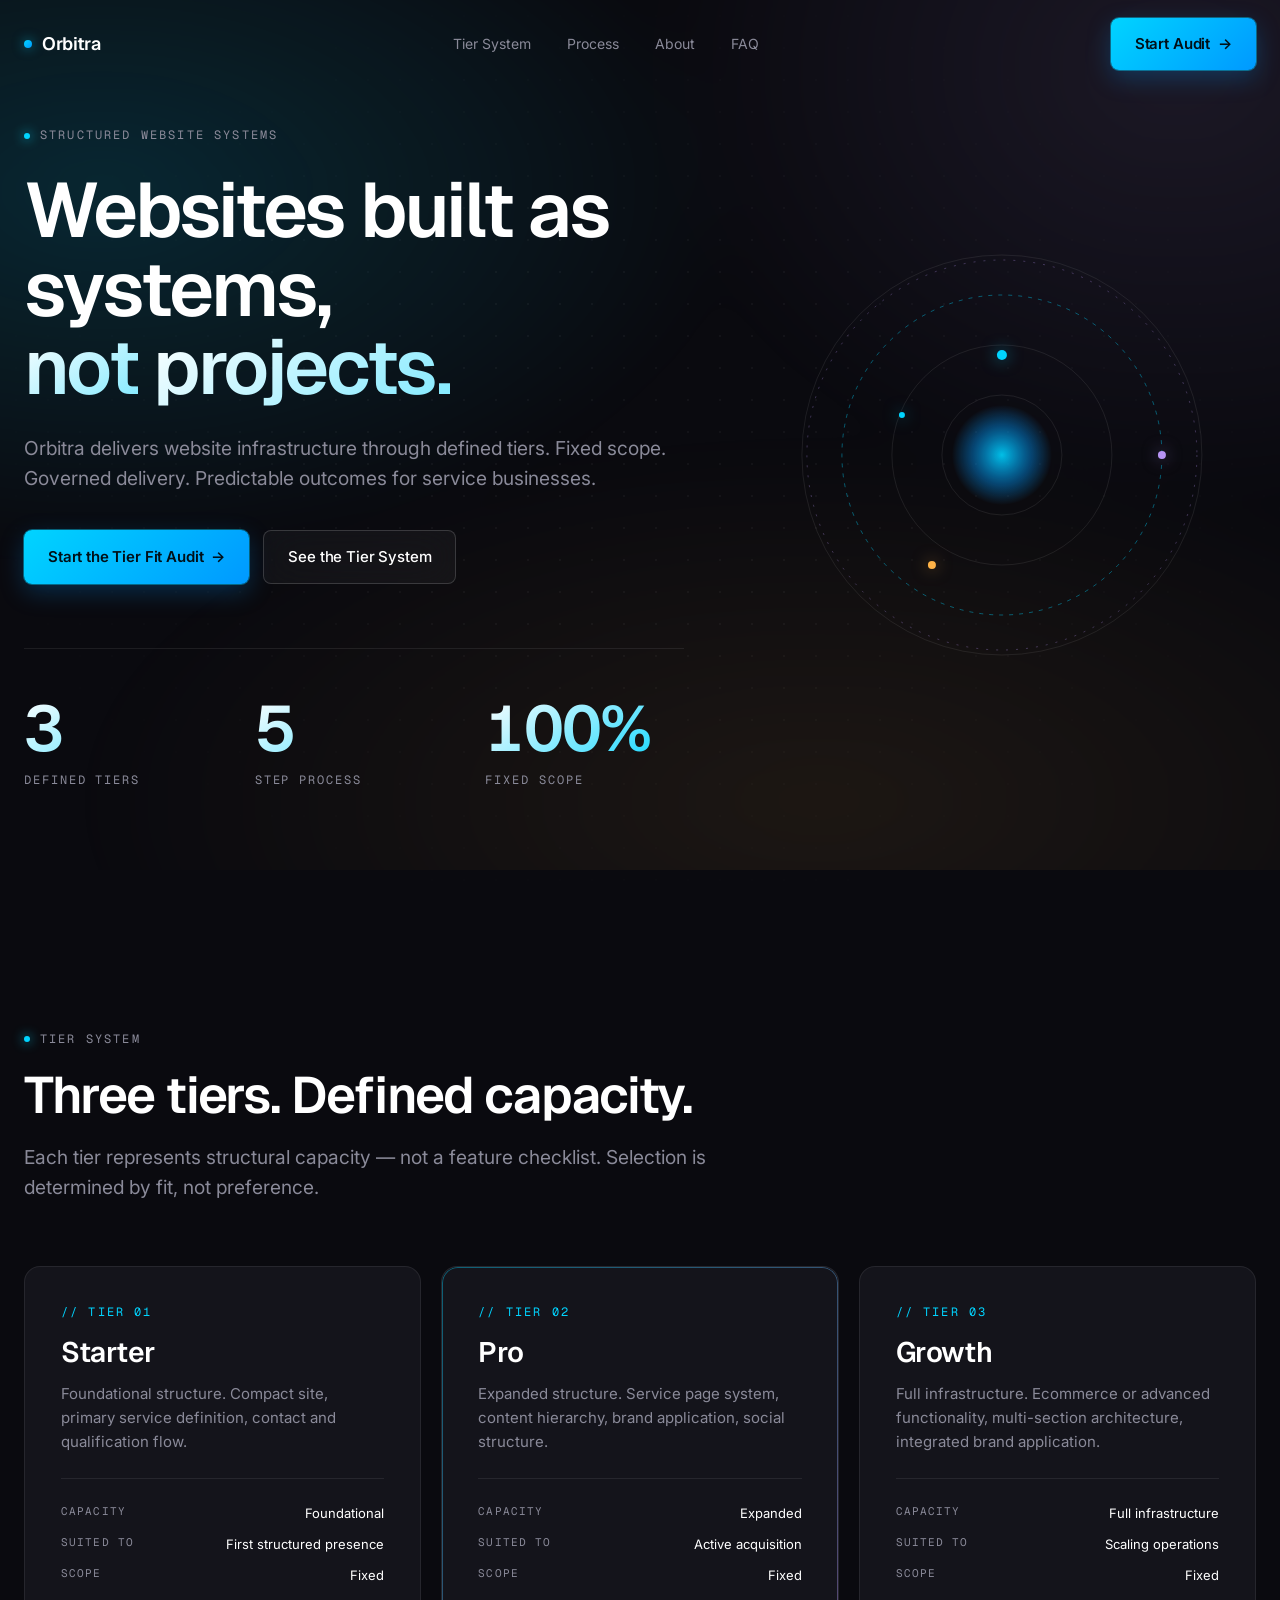
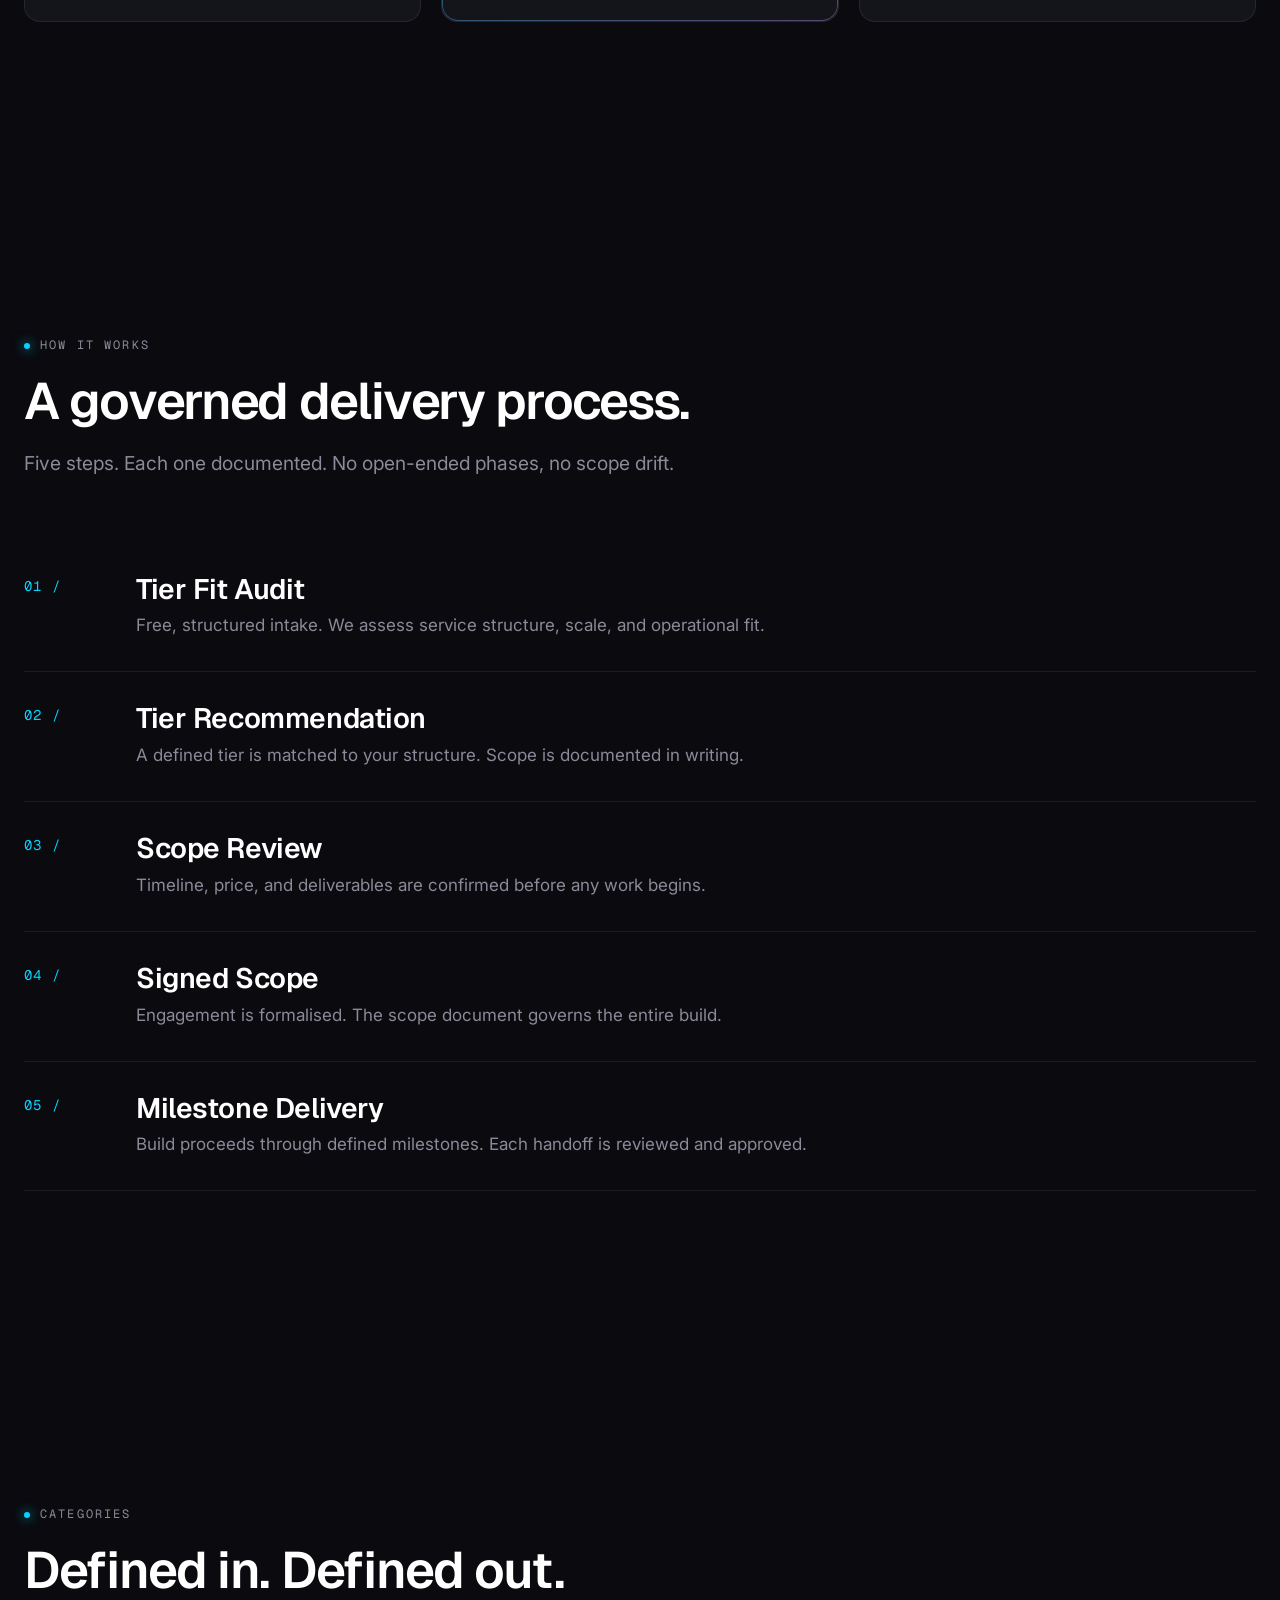
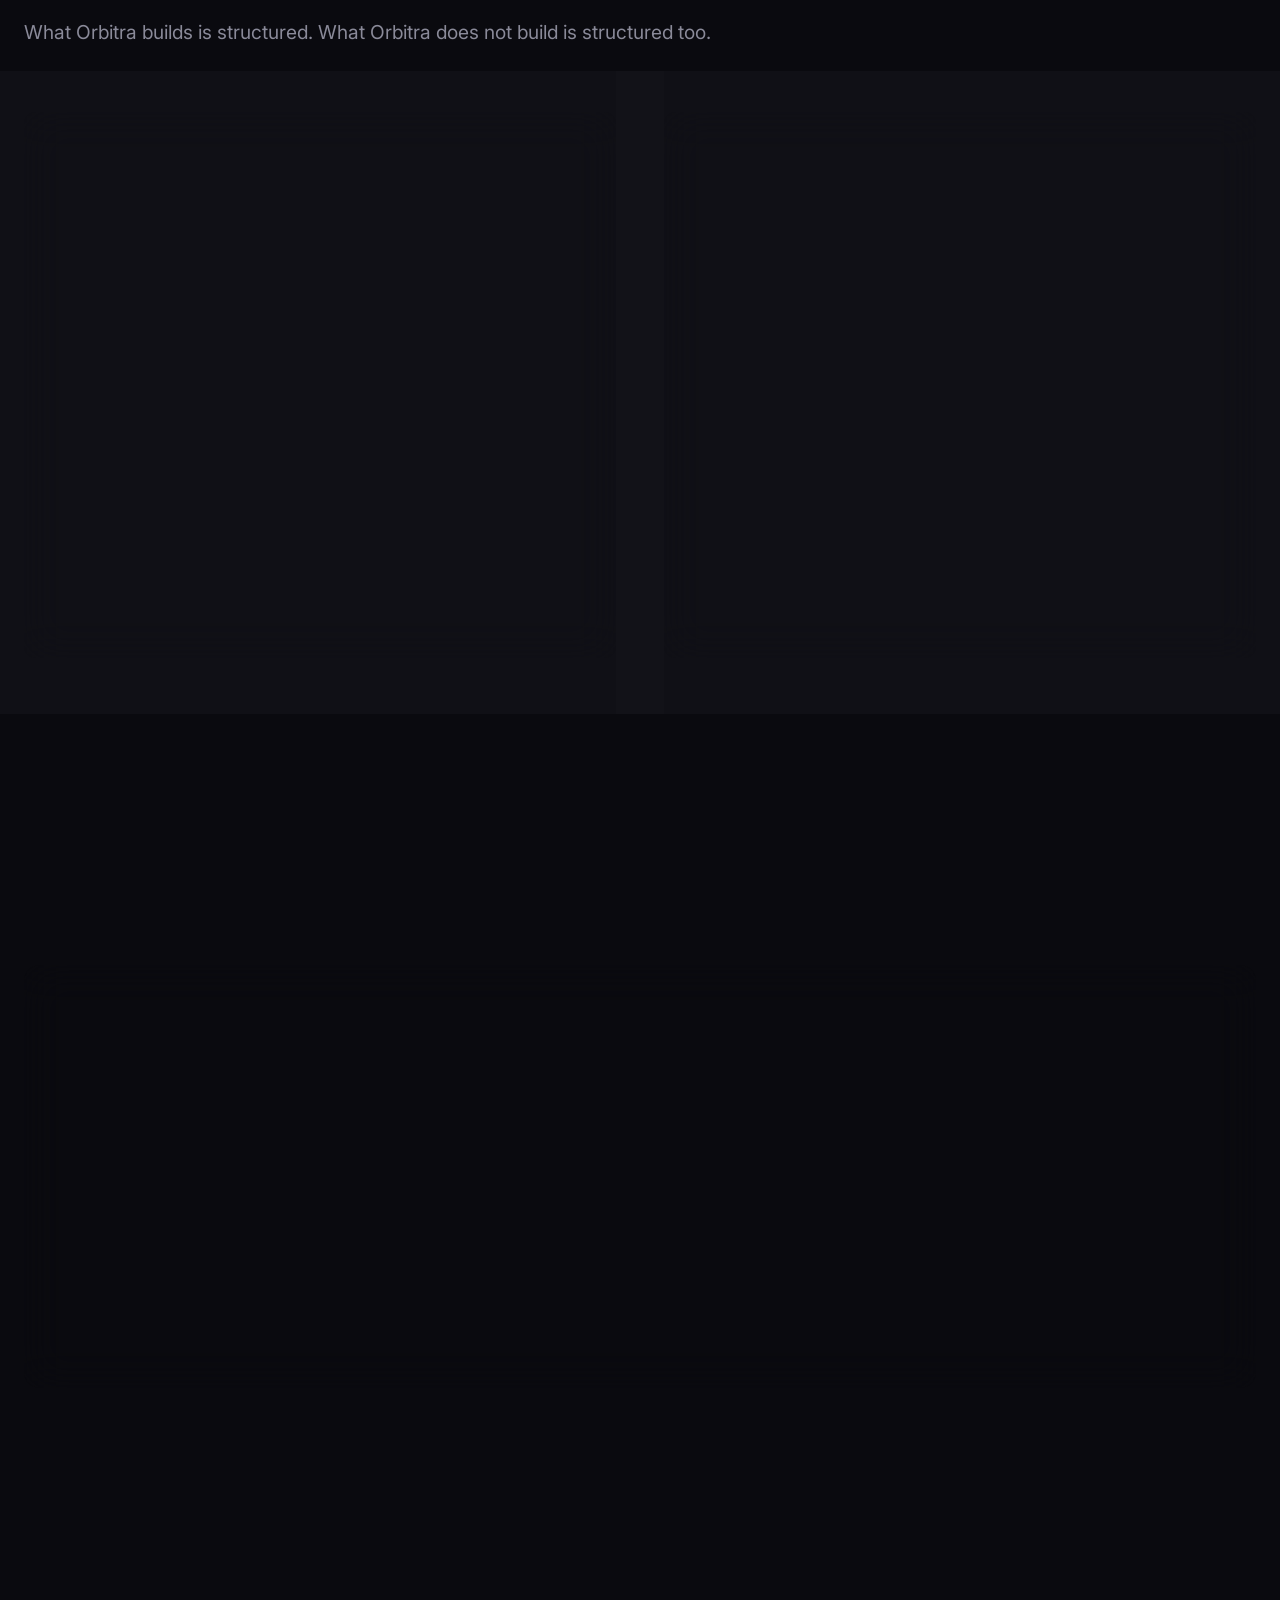
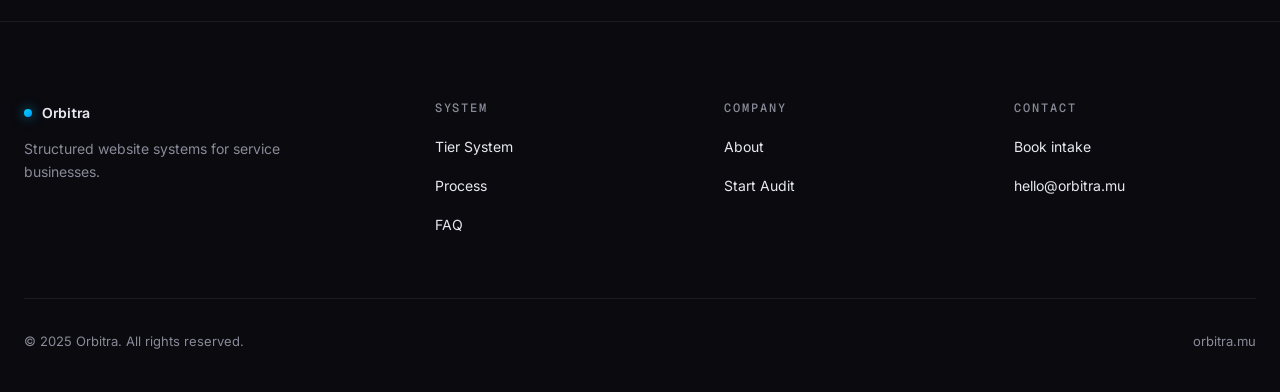
==== commit 548a31fa: "Add page: home" ====
--- a/index.html
+++ b/index.html
@@ -3,367 +3,252 @@
 <head>
 <meta charset="UTF-8">
 <meta name="viewport" content="width=device-width, initial-scale=1.0">
-<title>Orbitra — Structured Website Systems for Service Businesses</title>
-<meta name="description" content="Orbitra builds structured website systems for service businesses through defined tiers — Starter, Pro, Growth. Scope governance, not custom projects.">
+<title>Orbitra — Structured Website Systems</title>
+<meta name="description" content="Orbitra builds structured website systems through defined tiers — Starter, Pro, Growth. Scope governance, not custom projects.">
 <link rel="stylesheet" href="/styles.css">
 <style>
-.hero-mesh{position:absolute;inset:0;pointer-events:none;z-index:0;opacity:.55;background:radial-gradient(60% 50% at 80% 20%, rgba(31,95,139,.18) 0%, transparent 60%),radial-gradient(45% 40% at 10% 80%, rgba(176,125,42,.14) 0%, transparent 65%),radial-gradient(50% 50% at 50% 110%, rgba(31,95,139,.08) 0%, transparent 70%);animation:meshDrift 18s ease-in-out infinite alternate;}
-@keyframes meshDrift{0%{transform:translate3d(0,0,0) scale(1);}100%{transform:translate3d(-2%,-1%,0) scale(1.05);}}
-.hero-svg{position:absolute;right:-40px;bottom:0;width:min(520px,42vw);opacity:.5;z-index:0;pointer-events:none;}
-.hero-svg path,.hero-svg line,.hero-svg circle,.hero-svg rect{stroke:var(--color-primary);stroke-width:1;fill:none;stroke-dasharray:600;stroke-dashoffset:600;animation:draw 2.4s var(--ease-out-expo) forwards;}
-.hero-svg .delay1{animation-delay:.4s;}.hero-svg .delay2{animation-delay:.8s;}.hero-svg .delay3{animation-delay:1.2s;}
-@keyframes draw{to{stroke-dashoffset:0;}}
-.tier-card{display:flex;flex-direction:column;height:100%;}
-.tier-card .tier-cap{font-family:var(--font-mono);font-size:.72rem;letter-spacing:.2em;text-transform:uppercase;color:var(--color-muted);}
-.tier-card h3{margin:.5rem 0 1rem;font-size:1.5rem;}
-.tier-card .tier-for{color:var(--color-text);margin-bottom:1.5rem;flex:1;}
-.tier-card .tier-meta{margin-top:auto;padding-top:1.25rem;border-top:var(--hairline);display:flex;justify-content:space-between;align-items:center;}
-.cat-row{display:grid;grid-template-columns:60px 1fr 1fr;gap:1.5rem;padding:1.5rem 0;border-bottom:var(--hairline);align-items:start;}
-.cat-row:last-child{border-bottom:0;}
-.cat-letter{font-family:var(--font-mono);font-size:.78rem;letter-spacing:.2em;color:var(--color-primary);padding-top:.25rem;}
-.cat-title{font-family:var(--font-display);font-size:1.1rem;color:var(--color-heading);font-weight:500;}
-.cat-desc{color:var(--color-text);font-size:.95rem;}
-.outscope{padding:2rem;border:1px dashed var(--color-border);background:var(--color-surface);}
-.outscope li{font-family:var(--font-mono);font-size:.78rem;letter-spacing:.12em;text-transform:uppercase;color:var(--color-muted);padding:.4rem 0;border-bottom:1px dashed var(--color-hairline);}
-.outscope li:last-child{border-bottom:0;}
-.outscope ul{list-style:none;padding:0;margin:1rem 0 0;}
-.cta-block{border:var(--hairline);padding:clamp(2rem,5vw,4rem);position:relative;background:var(--color-surface);}
-@media(max-width:640px){.cat-row{grid-template-columns:40px 1fr;}.cat-row .cat-desc{grid-column:2;}}
+.hero-layout{display:grid;grid-template-columns:1.3fr 1fr;gap:64px;align-items:center;width:100%}
+@media(max-width:960px){.hero-layout{grid-template-columns:1fr;gap:48px}}
+.hero-visual{position:relative;height:420px}
+.hero-visual svg{position:absolute;inset:0;width:100%;height:100%}
+.orbit-ring{fill:none;stroke:rgba(255,255,255,0.08);stroke-width:1}
+.orbit-ring.accent{stroke:rgba(0,212,255,0.4);stroke-dasharray:4 6;animation:rotate 40s linear infinite}
+.orbit-ring.accent-2{stroke:rgba(183,148,244,0.3);stroke-dasharray:2 8;animation:rotate 60s linear infinite reverse}
+@keyframes rotate{from{transform:rotate(0deg);transform-origin:center}to{transform:rotate(360deg);transform-origin:center}}
+.orbit-node{fill:#00D4FF;filter:drop-shadow(0 0 8px rgba(0,212,255,0.6))}
+.orbit-node.violet{fill:#B794F4;filter:drop-shadow(0 0 8px rgba(183,148,244,0.5))}
+.orbit-node.amber{fill:#FFB347;filter:drop-shadow(0 0 8px rgba(255,179,71,0.5))}
+.orbit-core{fill:url(#coreGrad)}
+.tier-grid{display:grid;grid-template-columns:repeat(3,1fr);gap:20px}
+@media(max-width:880px){.tier-grid{grid-template-columns:1fr}}
+.cat-grid{display:grid;grid-template-columns:1fr 1fr;gap:48px}
+@media(max-width:760px){.cat-grid{grid-template-columns:1fr}}
+.cat-list{list-style:none;display:flex;flex-direction:column;gap:18px}
+.cat-list li{display:grid;grid-template-columns:36px 1fr;gap:16px;padding:18px 0;border-bottom:1px solid var(--border)}
+.cat-list .mark{font-family:var(--font-mono);font-size:12px;color:var(--primary);letter-spacing:0.1em;padding-top:2px}
+.cat-list.excluded .mark{color:var(--muted)}
+.cat-list .label-name{color:var(--text-strong);font-weight:500;display:block;margin-bottom:4px}
+.cat-list .label-desc{color:var(--muted);font-size:14px}
+.cat-list.excluded .label-name{color:var(--muted);text-decoration:line-through;text-decoration-color:rgba(255,255,255,0.2)}
 </style>
 </head>
 <body>
 <header class="site-header">
-  <div class="container">
-    <nav class="nav" aria-label="Primary">
-      <a href="/" class="nav-brand"><span class="nav-brand-mark" aria-hidden="true"></span>Orbitra</a>
-      <div class="nav-links">
-        <a class="nav-link" href="/home.html">Index</a>
-        <a class="nav-link" href="/tiers.html">Tiers</a>
-        <a class="nav-link" href="/method.html">Method</a>
-        <a class="nav-link" href="/about.html">About</a>
-        <a class="nav-cta" href="https://calendly.com/edarling85/" target="_blank" rel="noopener noreferrer">Tier Fit Audit →</a>
-      </div>
-      <button class="nav-toggle" aria-label="Toggle menu" aria-expanded="false"><span></span></button>
+  <div class="container nav-inner">
+    <a href="/" class="nav-logo"><span class="dot"></span>Orbitra</a>
+    <nav class="nav-menu">
+      <a href="/tiers.html">Tier System</a>
+      <a href="/process.html">Process</a>
+      <a href="/about.html">About</a>
+      <a href="/faq.html">FAQ</a>
     </nav>
+    <div class="nav-cta">
+      <a href="https://calendly.com/edarling85/" target="_blank" rel="noopener noreferrer" class="btn btn-primary">Start Audit <span class="arrow">→</span></a>
+      <button class="nav-toggle" aria-label="Menu"><span></span></button>
+    </div>
   </div>
 </header>
 
 <main>
-
-  <!-- HERO -->
-  <section class="hero grid-bg" aria-labelledby="hero-title">
-    <div class="hero-mesh" aria-hidden="true"></div>
-    <svg class="hero-svg" viewBox="0 0 500 500" aria-hidden="true">
-      <rect x="60" y="60" width="380" height="380"/>
-      <rect class="delay1" x="120" y="120" width="260" height="260"/>
-      <rect class="delay2" x="180" y="180" width="140" height="140"/>
-      <line class="delay1" x1="60" y1="250" x2="440" y2="250"/>
-      <line class="delay1" x1="250" y1="60" x2="250" y2="440"/>
-      <circle class="delay3" cx="250" cy="250" r="50"/>
-      <line class="delay2" x1="30" y1="30" x2="90" y2="30"/>
-      <line class="delay2" x1="30" y1="30" x2="30" y2="90"/>
-      <line class="delay3" x1="410" y1="470" x2="470" y2="470"/>
-      <line class="delay3" x1="470" y1="410" x2="470" y2="470"/>
-    </svg>
-    <div class="container">
-      <div class="hero-grid">
-        <div class="hero-meta reveal">
-          <span class="mono label-cyan">REF · 00.01 — INDEX</span>
-          <span class="mono">ORBITRA / SYSTEMS · MU</span>
-        </div>
-        <div class="hero-title reveal">
-          <h1 id="hero-title" class="h-display">Structured website systems for <em class="serif-italic">service businesses.</em></h1>
-          <div style="max-width:58ch;margin-top:2rem;">
-            <p class="lede">Orbitra builds websites through three defined tiers — Starter, Pro, Growth. Fixed scope. Fixed structure. No bespoke engagements, no open-ended projects.</p>
-          </div>
-          <div class="flex gap-2" style="margin-top:2.5rem;flex-wrap:wrap;">
-            <a class="btn btn-primary" href="https://calendly.com/edarling85/" target="_blank" rel="noopener noreferrer">Start the Tier Fit Audit</a>
-            <a class="btn btn-secondary" href="#tiers">See the Tier System</a>
-          </div>
-        </div>
-        <aside class="hero-aside reveal" style="transition-delay:200ms;">
-          <div style="border-top:1px solid var(--color-heading);padding-top:1rem;">
-            <p class="mono label-ink" style="margin-bottom:.5rem;">CAPACITY MODEL</p>
-            <p style="font-size:.92rem;line-height:1.5;">Tiers define system capacity. They are not feature checklists. The audit determines the correct fit.</p>
-          </div>
-        </aside>
-      </div>
-    </div>
-  </section>
-
-  <!-- TIER OVERVIEW -->
-  <section class="section section-divider" id="tiers" aria-labelledby="tiers-title">
-    <div class="container">
-      <div class="grid-12" style="margin-bottom:3rem;">
-        <div class="col-span-4 reveal">
-          <span class="mono label-cyan">REF · 01.00</span>
-          <h2 id="tiers-title" class="h1" style="margin-top:1rem;">Three tiers. <em class="serif-italic">One system.</em></h2>
-        </div>
-        <div class="col-span-7 col-span-8 reveal" style="transition-delay:120ms;align-self:end;">
-          <p class="lede">Each tier represents a defined level of structural capacity. The audit determines which tier matches your operating reality — not your ambition.</p>
-        </div>
-      </div>
-
-      <div class="grid grid-3 reveal-stagger">
-        <article class="card tier-card">
-          <div class="card-header">
-            <div class="card-meta">
-              <span class="tier-cap">Tier 01 · Starter</span>
-              <span class="ref">REF · 01.A</span>
-            </div>
-            <span class="spec-badge spec-badge--cyan">01</span>
-          </div>
-          <h3>Foundational structure.</h3>
-          <p class="tier-for muted">Compact site, primary service definition, contact and qualification flow. For businesses establishing a first structured digital presence.</p>
+  <section class="hero">
+    <div class="mesh-bg"></div>
+    <div class="hero-cursor-glow"></div>
+    <div class="container">
+      <div class="hero-layout">
+        <div class="hero-content">
+          <span class="eyebrow">Structured Website Systems</span>
+          <h1>
+            <span class="word">Websites</span> <span class="word">built</span> <span class="word">as</span> <span class="word">systems,</span><br>
+            <span class="word text-gradient">not</span> <span class="word text-gradient">projects.</span>
+          </h1>
+          <p class="lead">Orbitra delivers website infrastructure through defined tiers. Fixed scope. Governed delivery. Predictable outcomes for service businesses.</p>
+          <div class="hero-actions">
+            <a href="https://calendly.com/edarling85/" target="_blank" rel="noopener noreferrer" class="btn btn-primary">Start the Tier Fit Audit <span class="arrow">→</span></a>
+            <a href="/tiers.html" class="btn btn-secondary">See the Tier System</a>
+          </div>
+          <div class="stats-row">
+            <div class="stat"><div class="num"><span data-count="3">0</span></div><div class="label">Defined Tiers</div></div>
+            <div class="stat"><div class="num"><span data-count="5">0</span></div><div class="label">Step Process</div></div>
+            <div class="stat"><div class="num"><span data-count="100" data-suffix="%">0</span></div><div class="label">Fixed Scope</div></div>
+          </div>
+        </div>
+        <div class="hero-visual reveal">
+          <svg viewBox="0 0 420 420" aria-hidden="true">
+            <defs>
+              <radialGradient id="coreGrad" cx="50%" cy="50%" r="50%">
+                <stop offset="0%" stop-color="#00D4FF" stop-opacity="0.9"/>
+                <stop offset="60%" stop-color="#0099FF" stop-opacity="0.4"/>
+                <stop offset="100%" stop-color="#0099FF" stop-opacity="0"/>
+              </radialGradient>
+            </defs>
+            <circle class="orbit-ring" cx="210" cy="210" r="60"/>
+            <circle class="orbit-ring" cx="210" cy="210" r="110"/>
+            <circle class="orbit-ring accent" cx="210" cy="210" r="160"/>
+            <circle class="orbit-ring" cx="210" cy="210" r="200"/>
+            <circle class="orbit-ring accent-2" cx="210" cy="210" r="195"/>
+            <circle class="orbit-core" cx="210" cy="210" r="50"/>
+            <circle class="orbit-node" cx="210" cy="110" r="5"/>
+            <circle class="orbit-node violet" cx="370" cy="210" r="4"/>
+            <circle class="orbit-node amber" cx="140" cy="320" r="4"/>
+            <circle class="orbit-node" cx="110" cy="170" r="3"/>
+          </svg>
+        </div>
+      </div>
+    </div>
+  </section>
+
+  <section class="section reveal">
+    <div class="container">
+      <div class="section-header">
+        <span class="eyebrow">Tier System</span>
+        <h2>Three tiers. Defined capacity.</h2>
+        <p class="lead">Each tier represents structural capacity — not a feature checklist. Selection is determined by fit, not preference.</p>
+      </div>
+      <div class="tier-grid reveal-stagger">
+        <article class="tier-card">
+          <div class="tier-name">// Tier 01</div>
+          <h3>Starter</h3>
+          <p class="tier-desc">Foundational structure. Compact site, primary service definition, contact and qualification flow.</p>
           <div class="tier-meta">
-            <span class="mono">Architecture · Compact</span>
-            <a class="btn-ghost mono" href="/tiers.html" style="font-size:.72rem;letter-spacing:.2em;">Spec →</a>
+            <div class="row"><span>Capacity</span><span>Foundational</span></div>
+            <div class="row"><span>Suited to</span><span>First structured presence</span></div>
+            <div class="row"><span>Scope</span><span>Fixed</span></div>
           </div>
         </article>
-
-        <article class="card tier-card">
-          <div class="card-header">
-            <div class="card-meta">
-              <span class="tier-cap">Tier 02 · Pro</span>
-              <span class="ref">REF · 01.B</span>
-            </div>
-            <span class="spec-badge spec-badge--cyan">02</span>
-          </div>
-          <h3>Expanded structure.</h3>
-          <p class="tier-for muted">Service page system, content hierarchy, basic brand application, social structure. For businesses with multiple service lines and active acquisition.</p>
+        <article class="tier-card card-featured">
+          <div class="tier-name">// Tier 02</div>
+          <h3>Pro</h3>
+          <p class="tier-desc">Expanded structure. Service page system, content hierarchy, brand application, social structure.</p>
           <div class="tier-meta">
-            <span class="mono">Architecture · Expanded</span>
-            <a class="btn-ghost mono" href="/tiers.html" style="font-size:.72rem;letter-spacing:.2em;">Spec →</a>
+            <div class="row"><span>Capacity</span><span>Expanded</span></div>
+            <div class="row"><span>Suited to</span><span>Active acquisition</span></div>
+            <div class="row"><span>Scope</span><span>Fixed</span></div>
           </div>
         </article>
-
-        <article class="card tier-card">
-          <div class="card-header">
-            <div class="card-meta">
-              <span class="tier-cap">Tier 03 · Growth</span>
-              <span class="ref">REF · 01.C</span>
-            </div>
-            <span class="spec-badge spec-badge--ochre">03</span>
-          </div>
-          <h3>Full infrastructure.</h3>
-          <p class="tier-for muted">Ecommerce or advanced functionality, multi-section architecture, integrated brand application. For businesses scaling operations or adding transactional functions.</p>
+        <article class="tier-card">
+          <div class="tier-name">// Tier 03</div>
+          <h3>Growth</h3>
+          <p class="tier-desc">Full infrastructure. Ecommerce or advanced functionality, multi-section architecture, integrated brand application.</p>
           <div class="tier-meta">
-            <span class="mono">Architecture · Full</span>
-            <a class="btn-ghost mono" href="/tiers.html" style="font-size:.72rem;letter-spacing:.2em;">Spec →</a>
+            <div class="row"><span>Capacity</span><span>Full infrastructure</span></div>
+            <div class="row"><span>Suited to</span><span>Scaling operations</span></div>
+            <div class="row"><span>Scope</span><span>Fixed</span></div>
           </div>
         </article>
       </div>
-
-      <div class="grid grid-4" style="margin-top:4rem;">
-        <div class="stat reveal"><span class="stat-num" data-counter="3">0</span><span class="stat-label">Defined Tiers</span></div>
-        <div class="stat reveal" style="transition-delay:80ms;"><span class="stat-num" data-counter="4">0</span><span class="stat-label">Service Categories</span></div>
-        <div class="stat reveal" style="transition-delay:160ms;"><span class="stat-num" data-counter="5">0</span><span class="stat-label">Process Milestones</span></div>
-        <div class="stat reveal" style="transition-delay:240ms;"><span class="stat-num" data-counter="0" data-suffix="%">0</span><span class="stat-label">Bespoke Scope</span></div>
-      </div>
-    </div>
-  </section>
-
-  <!-- HOW IT WORKS -->
-  <section class="section section-divider" aria-labelledby="how-title">
-    <div class="container">
-      <div class="grid-12" style="margin-bottom:3rem;">
-        <div class="col-span-5 reveal">
-          <span class="mono label-cyan">REF · 02.00 — METHOD</span>
-          <h2 id="how-title" class="h1" style="margin-top:1rem;">A predictable five-step delivery.</h2>
-        </div>
-        <div class="col-span-6 col-span-7 reveal" style="transition-delay:120ms;align-self:end;">
-          <p class="lede">Every engagement follows the same sequence. Scope is governed before work begins. Pricing reflects the tier, not the negotiation.</p>
-        </div>
-      </div>
-
+    </div>
+  </section>
+
+  <section class="section reveal">
+    <div class="container">
+      <div class="section-header">
+        <span class="eyebrow">How It Works</span>
+        <h2>A governed delivery process.</h2>
+        <p class="lead">Five steps. Each one documented. No open-ended phases, no scope drift.</p>
+      </div>
       <div class="reveal-stagger">
-        <div class="step">
-          <span class="step-num">STEP · 01</span>
-          <div class="step-body">
-            <h3 class="h3">Tier Fit Audit</h3>
-            <p>A free, structured intake. We assess service definition, operating scale, and required capacity.</p>
-          </div>
-        </div>
-        <div class="step">
-          <span class="step-num">STEP · 02</span>
-          <div class="step-body">
-            <h3 class="h3">Tier recommendation</h3>
-            <p>You receive a fixed scope document — Starter, Pro, or Growth — matched to your structure.</p>
-          </div>
-        </div>
-        <div class="step">
-          <span class="step-num">STEP · 03</span>
-          <div class="step-body">
-            <h3 class="h3">Scope review</h3>
-            <p>Timeline, price, and deliverables are confirmed in writing. No additions, no ambiguity.</p>
-          </div>
-        </div>
-        <div class="step">
-          <span class="step-num">STEP · 04</span>
-          <div class="step-body">
-            <h3 class="h3">Signed scope</h3>
-            <p>The agreement defines what is built, when, and at what cost. The scope is the contract.</p>
-          </div>
-        </div>
-        <div class="step">
-          <span class="step-num">STEP · 05</span>
-          <div class="step-body">
-            <h3 class="h3">Milestone-based delivery</h3>
-            <p>Work proceeds against defined milestones. Each milestone is reviewed and released before the next begins.</p>
-          </div>
-        </div>
-      </div>
-    </div>
-  </section>
-
-  <!-- CATEGORIES -->
-  <section class="section section-divider grid-bg" aria-labelledby="cat-title">
-    <div class="container">
-      <div class="grid-12" style="margin-bottom:3rem;">
-        <div class="col-span-6 reveal">
-          <span class="mono label-cyan">REF · 03.00 — SCOPE</span>
-          <h2 id="cat-title" class="h1" style="margin-top:1rem;">What is in scope. <em class="serif-italic">What is not.</em></h2>
-        </div>
-      </div>
-
-      <div class="grid-12">
-        <div class="col-span-7 reveal">
-          <p class="mono label-ink" style="margin-bottom:.5rem;">IN SCOPE — FOUR CATEGORIES</p>
-          <div class="draw-line" style="margin-bottom:1rem;"></div>
-          <div class="cat-row">
-            <span class="cat-letter">A</span>
-            <span class="cat-title">Brand Foundation</span>
-            <span class="cat-desc">Logo system, visual rules, typography and colour structure.</span>
-          </div>
-          <div class="cat-row">
-            <span class="cat-letter">B</span>
-            <span class="cat-title">Website Architecture</span>
-            <span class="cat-desc">The core deliverable. Sized by tier.</span>
-          </div>
-          <div class="cat-row">
-            <span class="cat-letter">C</span>
-            <span class="cat-title">Brand Application</span>
-            <span class="cat-desc">Signage, social media templates, applied collateral.</span>
-          </div>
-          <div class="cat-row">
-            <span class="cat-letter">D</span>
-            <span class="cat-title">Ecommerce Layer</span>
-            <span class="cat-desc">Available at Growth tier only.</span>
-          </div>
-        </div>
-
-        <div class="col-span-4 col-span-5 reveal" style="transition-delay:160ms;">
-          <div class="outscope">
-            <p class="mono label-ochre" style="margin-bottom:.5rem;">OUT OF SCOPE</p>
-            <p style="font-size:.95rem;">We do not offer the following. By policy.</p>
-            <ul>
-              <li>· Bespoke creative engagements</li>
-              <li>· Hourly retainers</li>
-              <li>· Open-ended discovery</li>
-              <li>· Personal brands</li>
-              <li>· Experimental concepts</li>
-              <li>· Negotiated pricing</li>
-            </ul>
-          </div>
-        </div>
-      </div>
-    </div>
-  </section>
-
-  <!-- AUDIT CTA -->
-  <section class="section section-divider" aria-labelledby="cta-title">
-    <div class="container">
-      <div class="cta-block reveal">
-        <span class="diagram-corner diagram-corner--tl" aria-hidden="true"></span>
-        <span class="diagram-corner diagram-corner--tr" aria-hidden="true"></span>
-        <span class="diagram-corner diagram-corner--bl" aria-hidden="true"></span>
-        <span class="diagram-corner diagram-corner--br" aria-hidden="true"></span>
-        <div class="grid-12" style="align-items:end;">
-          <div class="col-span-8">
-            <span class="mono label-cyan">REF · 04.00 — TIER FIT AUDIT</span>
-            <h2 id="cta-title" class="h1" style="margin-top:1rem;">Determine the correct tier before any work begins.</h2>
-            <p class="lede" style="margin-top:1.25rem;">A structured intake. Free. No proposal theatre. You leave with a recommended tier and a fixed scope document.</p>
-          </div>
-          <div class="col-span-4" style="text-align:right;">
-            <a class="btn btn-primary" href="https://calendly.com/edarling85/" target="_blank" rel="noopener noreferrer">Start the Tier Fit Audit</a>
-            <p class="mono" style="margin-top:1rem;">≈ 25 MIN · STRUCTURED</p>
-          </div>
-        </div>
-      </div>
-    </div>
-  </section>
-
-  <!-- FAQ -->
-  <section class="section section-divider" aria-labelledby="faq-title">
-    <div class="container container-tight">
-      <div class="reveal" style="margin-bottom:2.5rem;">
-        <span class="mono label-cyan">REF · 05.00 — NOTES</span>
-        <h2 id="faq-title" class="h1" style="margin-top:1rem;">Frequently clarified.</h2>
-      </div>
-      <div class="reveal">
-        <div class="faq-item">
-          <div class="faq-q"><span>Why tiers instead of custom quotes?</span><span class="faq-toggle">+</span></div>
-          <div class="faq-a"><p>Tiers govern scope. Custom quotes invite negotiation, scope drift, and unpredictable timelines. A defined tier removes those failure modes.</p></div>
-        </div>
-        <div class="faq-item">
-          <div class="faq-q"><span>How is pricing set?</span><span class="faq-toggle">+</span></div>
-          <div class="faq-a"><p>Pricing is fixed per tier. It reflects structural capacity, not hours. The tier determines the price.</p></div>
-        </div>
-        <div class="faq-item">
-          <div class="faq-q"><span>What if our needs sit between two tiers?</span><span class="faq-toggle">+</span></div>
-          <div class="faq-a"><p>The audit resolves this. We recommend the lower tier when capacity is sufficient, and the higher tier when structure requires it. We do not blend tiers.</p></div>
-        </div>
-        <div class="faq-item">
-          <div class="faq-q"><span>Can scope be added later?</span><span class="faq-toggle">+</span></div>
-          <div class="faq-a"><p>Yes — by moving up a tier, not by appending to a signed scope. This keeps every engagement governed.</p></div>
-        </div>
-        <div class="faq-item">
-          <div class="faq-q"><span>Who is Orbitra not for?</span><span class="faq-toggle">+</span></div>
-          <div class="faq-a"><p>Undefined startups, experimental creative brands, personal brands, and businesses without a clear service structure. The audit will say so directly.</p></div>
-        </div>
-        <div class="faq-item">
-          <div class="faq-q"><span>What happens if a request falls outside the tier?</span><span class="faq-toggle">+</span></div>
-          <div class="faq-a"><p>It is logged and addressed in a subsequent tier engagement, or declined. The current scope remains protected.</p></div>
-        </div>
-      </div>
-
-      <div class="reveal" style="margin-top:3rem;text-align:center;">
-        <a class="btn btn-secondary" href="https://calendly.com/edarling85/" target="_blank" rel="noopener noreferrer">Start the Tier Fit Audit</a>
-      </div>
-    </div>
-  </section>
-
+        <div class="process-step">
+          <div class="step-num">01 /</div>
+          <div><h3>Tier Fit Audit</h3><p>Free, structured intake. We assess service structure, scale, and operational fit.</p></div>
+        </div>
+        <div class="process-step">
+          <div class="step-num">02 /</div>
+          <div><h3>Tier Recommendation</h3><p>A defined tier is matched to your structure. Scope is documented in writing.</p></div>
+        </div>
+        <div class="process-step">
+          <div class="step-num">03 /</div>
+          <div><h3>Scope Review</h3><p>Timeline, price, and deliverables are confirmed before any work begins.</p></div>
+        </div>
+        <div class="process-step">
+          <div class="step-num">04 /</div>
+          <div><h3>Signed Scope</h3><p>Engagement is formalised. The scope document governs the entire build.</p></div>
+        </div>
+        <div class="process-step">
+          <div class="step-num">05 /</div>
+          <div><h3>Milestone Delivery</h3><p>Build proceeds through defined milestones. Each handoff is reviewed and approved.</p></div>
+        </div>
+      </div>
+    </div>
+  </section>
+
+  <section class="section reveal">
+    <div class="container">
+      <div class="section-header">
+        <span class="eyebrow">Categories</span>
+        <h2>Defined in. Defined out.</h2>
+        <p class="lead">What Orbitra builds is structured. What Orbitra does not build is structured too.</p>
+      </div>
+      <div class="cat-grid reveal-stagger">
+        <div class="card-glass">
+          <h4 style="margin-bottom:24px;color:var(--primary)">In Scope</h4>
+          <ul class="cat-list">
+            <li><div class="mark">A</div><div><span class="label-name">Brand Foundation Layer</span><span class="label-desc">Logo system, visual rules, typography and colour structure.</span></div></li>
+            <li><div class="mark">B</div><div><span class="label-name">Website Architecture</span><span class="label-desc">The core deliverable, sized by tier.</span></div></li>
+            <li><div class="mark">C</div><div><span class="label-name">Brand Application</span><span class="label-desc">Signage, social media templates, applied collateral.</span></div></li>
+            <li><div class="mark">D</div><div><span class="label-name">Ecommerce Layer</span><span class="label-desc">Available at Growth tier only.</span></div></li>
+          </ul>
+        </div>
+        <div class="card-glass">
+          <h4 style="margin-bottom:24px;color:var(--muted)">Out of Scope</h4>
+          <ul class="cat-list excluded">
+            <li><div class="mark">—</div><div><span class="label-name">Open-ended creative engagements</span><span class="label-desc">No undefined or exploratory work.</span></div></li>
+            <li><div class="mark">—</div><div><span class="label-name">Hourly retainers</span><span class="label-desc">Scope, not time, governs delivery.</span></div></li>
+            <li><div class="mark">—</div><div><span class="label-name">Negotiated pricing</span><span class="label-desc">Tier price is fixed and published.</span></div></li>
+            <li><div class="mark">—</div><div><span class="label-name">Experimental brand work</span><span class="label-desc">For businesses without defined services.</span></div></li>
+          </ul>
+        </div>
+      </div>
+    </div>
+  </section>
+
+  <section class="section">
+    <div class="container reveal">
+      <div class="cta-panel">
+        <div class="mesh-bg"></div>
+        <div style="position:relative;z-index:2">
+          <span class="eyebrow" style="margin-bottom:20px">Tier Fit Audit</span>
+          <h2>Find your tier. Begin the scope.</h2>
+          <p class="lead mx-auto">A free, structured intake. Defined output: tier recommendation, scope document, timeline.</p>
+          <a href="https://calendly.com/edarling85/" target="_blank" rel="noopener noreferrer" class="btn btn-primary">Start the Tier Fit Audit <span class="arrow">→</span></a>
+        </div>
+      </div>
+    </div>
+  </section>
 </main>
 
 <footer class="site-footer">
   <div class="container">
     <div class="footer-grid">
+      <div class="footer-col footer-brand">
+        <a href="/" class="nav-logo"><span class="dot"></span>Orbitra</a>
+        <p>Structured website systems for service businesses.</p>
+      </div>
       <div class="footer-col">
-        <a href="/" class="nav-brand" style="margin-bottom:1rem;"><span class="nav-brand-mark" aria-hidden="true"></span>Orbitra</a>
-        <p class="muted" style="font-size:.92rem;max-width:38ch;margin-top:1rem;">Structured website systems for service businesses. Scope governance, not custom projects.</p>
+        <h5>System</h5>
+        <ul>
+          <li><a href="/tiers.html">Tier System</a></li>
+          <li><a href="/process.html">Process</a></li>
+          <li><a href="/faq.html">FAQ</a></li>
+        </ul>
       </div>
       <div class="footer-col">
-        <h4>System</h4>
-        <a href="/home.html">Index</a>
-        <a href="/tiers.html">Tiers</a>
-        <a href="/method.html">Method</a>
-        <a href="/about.html">About</a>
+        <h5>Company</h5>
+        <ul>
+          <li><a href="/about.html">About</a></li>
+          <li><a href="https://calendly.com/edarling85/" target="_blank" rel="noopener noreferrer">Start Audit</a></li>
+        </ul>
       </div>
       <div class="footer-col">
-        <h4>Categories</h4>
-        <a href="/tiers.html">A · Brand Foundation</a>
-        <a href="/tiers.html">B · Architecture</a>
-        <a href="/tiers.html">C · Application</a>
-        <a href="/tiers.html">D · Ecommerce</a>
-      </div>
-      <div class="footer-col">
-        <h4>Begin</h4>
-        <a href="https://calendly.com/edarling85/" target="_blank" rel="noopener noreferrer">Tier Fit Audit →</a>
+        <h5>Contact</h5>
+        <ul>
+          <li><a href="https://calendly.com/edarling85/" target="_blank" rel="noopener noreferrer">Book intake</a></li>
+          <li><a href="mailto:hello@orbitra.mu">hello@orbitra.mu</a></li>
+        </ul>
       </div>
     </div>
     <div class="footer-bottom">
-      <span>© <span data-year></span> ORBITRA · MU</span>
-      <span>REF · INDEX · 00.01</span>
+      <span>© 2025 Orbitra. All rights reserved.</span>
+      <span>orbitra.mu</span>
     </div>
   </div>
 </footer>
--- a/styles.css
+++ b/styles.css
@@ -1,297 +1,515 @@
-@import url('https://fonts.googleapis.com/css2?family=IBM+Plex+Serif:ital,wght@0,300;0,400;0,500;0,600;0,700;1,400;1,500&family=IBM+Plex+Mono:wght@300;400;500;600&display=swap');
-
-:root {
-  --color-bg: #F4F1EA;
-  --color-surface: #EFEBE1;
-  --color-surface-2: #E9E4D6;
-  --color-text: #2C2A26;
-  --color-heading: #0E0D0B;
-  --color-muted: #6B6760;
-  --color-primary: #1F5F8B;
-  --color-secondary: #B07D2A;
-  --color-accent: #1F5F8B;
-  --color-border: #C9C2B0;
-  --color-hairline: #C9C2B0;
-  --color-grid: rgba(201, 194, 176, 0.5);
-
-  --font-display: 'IBM Plex Serif', Georgia, serif;
-  --font-body: 'IBM Plex Serif', Georgia, serif;
-  --font-mono: 'IBM Plex Mono', 'Courier New', monospace;
-
-  --space-1: 0.5rem;
-  --space-2: 1rem;
-  --space-3: 1.5rem;
-  --space-4: 2rem;
-  --space-5: 3rem;
-  --space-6: 4rem;
-  --space-7: 6rem;
-  --space-8: 8rem;
-
-  --container-max: 1280px;
-  --container-pad: clamp(1.25rem, 4vw, 2.5rem);
-
-  --duration-fast: 200ms;
-  --duration-base: 400ms;
-  --duration-slow: 700ms;
-  --ease-out-expo: cubic-bezier(0.16, 1, 0.3, 1);
-  --ease-in-out-cubic: cubic-bezier(0.65, 0, 0.35, 1);
-  --ease-linear: linear;
-
-  --hairline: 1px solid var(--color-hairline);
-  --grid-unit: 24px;
-}
-
-*, *::before, *::after { box-sizing: border-box; }
-html { -webkit-text-size-adjust: 100%; scroll-behavior: smooth; }
-body {
-  margin: 0;
-  padding: 0;
-  background: var(--color-bg);
-  color: var(--color-text);
-  font-family: var(--font-body);
-  font-weight: 400;
-  font-size: 17px;
-  line-height: 1.65;
-  -webkit-font-smoothing: antialiased;
-  -moz-osx-font-smoothing: grayscale;
-  font-feature-settings: 'kern' 1, 'liga' 1, 'onum' 1;
-  text-rendering: optimizeLegibility;
-  overflow-x: hidden;
-}
-img, svg { max-width: 100%; display: block; }
-h1, h2, h3, h4, h5, h6 { margin: 0; font-family: var(--font-display); color: var(--color-heading); font-weight: 500; letter-spacing: -0.01em; line-height: 1.1; }
-p { margin: 0; }
-a { color: var(--color-primary); text-decoration: none; transition: color var(--duration-fast) var(--ease-out-expo); }
-a:hover { color: var(--color-secondary); }
-em, i { font-style: italic; color: var(--color-primary); }
-::selection { background: var(--color-primary); color: var(--color-bg); }
-
-/* TYPE SCALE */
-.h-display { font-size: clamp(2.5rem, 6vw, 5.25rem); line-height: 1.02; letter-spacing: -0.02em; font-weight: 500; }
-.h1 { font-size: clamp(2rem, 4.5vw, 3.75rem); line-height: 1.08; letter-spacing: -0.015em; }
-.h2 { font-size: clamp(1.625rem, 3vw, 2.5rem); line-height: 1.15; letter-spacing: -0.01em; }
-.h3 { font-size: clamp(1.25rem, 2vw, 1.625rem); line-height: 1.2; }
-.h4 { font-size: 1.125rem; line-height: 1.3; font-weight: 500; }
-.lede { font-size: clamp(1.125rem, 1.6vw, 1.375rem); line-height: 1.5; color: var(--color-text); max-width: 60ch; }
-.muted { color: var(--color-muted); }
-.serif-italic { font-style: italic; color: var(--color-primary); }
-
-/* MONO LABELS */
-.label, .mono { font-family: var(--font-mono); font-size: 0.75rem; letter-spacing: 0.2em; text-transform: uppercase; color: var(--color-muted); font-weight: 400; }
-.label-ink { color: var(--color-heading); }
-.label-cyan { color: var(--color-primary); }
-.label-ochre { color: var(--color-secondary); }
-.ref { font-family: var(--font-mono); font-size: 0.7rem; letter-spacing: 0.15em; text-transform: uppercase; color: var(--color-muted); }
-
-/* CONTAINER */
-.container { width: 100%; max-width: var(--container-max); margin: 0 auto; padding-left: var(--container-pad); padding-right: var(--container-pad); }
-.container-tight { max-width: 960px; }
-.container-wide { max-width: 1440px; }
-
-/* SECTION */
-.section { padding-top: clamp(4rem, 9vw, 8rem); padding-bottom: clamp(4rem, 9vw, 8rem); position: relative; }
-.section-sm { padding-top: clamp(3rem, 6vw, 5rem); padding-bottom: clamp(3rem, 6vw, 5rem); }
-.section-divider { border-top: var(--hairline); }
-
-/* GRID BACKGROUND */
-.grid-bg { position: relative; }
-.grid-bg::before {
-  content: '';
-  position: absolute;
-  inset: 0;
-  background-image: radial-gradient(circle, var(--color-grid) 1px, transparent 1px);
-  background-size: var(--grid-unit) var(--grid-unit);
-  background-position: 0 0;
-  pointer-events: none;
-  opacity: 0.6;
-  mask-image: linear-gradient(180deg, rgba(0,0,0,1) 0%, rgba(0,0,0,0.7) 60%, rgba(0,0,0,0) 100%);
-  -webkit-mask-image: linear-gradient(180deg, rgba(0,0,0,1) 0%, rgba(0,0,0,0.7) 60%, rgba(0,0,0,0) 100%);
-  z-index: 0;
-}
-.grid-bg > * { position: relative; z-index: 1; }
-
-.line-grid {
-  background-image:
-    linear-gradient(to right, var(--color-grid) 1px, transparent 1px),
-    linear-gradient(to bottom, var(--color-grid) 1px, transparent 1px);
-  background-size: var(--grid-unit) var(--grid-unit);
-}
-
-/* HAIRLINES */
-.hr-hairline { height: 1px; background: var(--color-hairline); border: 0; margin: 0; }
-.hairline-top { border-top: var(--hairline); }
-.hairline-bottom { border-bottom: var(--hairline); }
-.hairline-left { border-left: var(--hairline); }
-.hairline-right { border-right: var(--hairline); }
-
-/* GRID UTILITIES */
-.grid { display: grid; gap: var(--space-3); }
-.grid-2 { grid-template-columns: repeat(2, 1fr); gap: clamp(1rem, 2vw, 2rem); }
-.grid-3 { grid-template-columns: repeat(3, 1fr); gap: clamp(1rem, 2vw, 2rem); }
-.grid-4 { grid-template-columns: repeat(4, 1fr); gap: clamp(1rem, 2vw, 1.5rem); }
-.grid-12 { grid-template-columns: repeat(12, 1fr); gap: clamp(0.75rem, 1.5vw, 1.5rem); }
-.col-span-2 { grid-column: span 2; }
-.col-span-3 { grid-column: span 3; }
-.col-span-4 { grid-column: span 4; }
-.col-span-5 { grid-column: span 5; }
-.col-span-6 { grid-column: span 6; }
-.col-span-7 { grid-column: span 7; }
-.col-span-8 { grid-column: span 8; }
-.col-span-12 { grid-column: span 12; }
-
-.flex { display: flex; }
-.flex-col { flex-direction: column; }
-.items-center { align-items: center; }
-.items-start { align-items: flex-start; }
-.items-end { align-items: flex-end; }
-.justify-between { justify-content: space-between; }
-.justify-center { justify-content: center; }
-.gap-1 { gap: var(--space-1); }
-.gap-2 { gap: var(--space-2); }
-.gap-3 { gap: var(--space-3); }
-.gap-4 { gap: var(--space-4); }
-
-.text-left { text-align: left; }
-.text-right { text-align: right; }
-.text-center { text-align: center; }
-
-/* BUTTONS — specification style, no rounding, no shadow */
-.btn { display: inline-flex; align-items: center; gap: 0.75rem; padding: 0.85rem 1.5rem; font-family: var(--font-mono); font-size: 0.78rem; letter-spacing: 0.18em; text-transform: uppercase; font-weight: 500; border: 1px solid currentColor; background: transparent; cursor: pointer; transition: background var(--duration-base) var(--ease-out-expo), color var(--duration-base) var(--ease-out-expo), border-color var(--duration-base) var(--ease-out-expo); text-decoration: none; line-height: 1; border-radius: 0; }
-.btn::after { content: '→'; font-family: var(--font-mono); transition: transform var(--duration-base) var(--ease-out-expo); display: inline-block; }
-.btn:hover::after { transform: translateX(4px); }
-.btn-primary { color: var(--color-bg); background: var(--color-primary); border-color: var(--color-primary); }
-.btn-primary:hover { background: var(--color-heading); border-color: var(--color-heading); color: var(--color-bg); }
-.btn-secondary { color: var(--color-heading); border-color: var(--color-heading); background: transparent; }
-.btn-secondary:hover { background: var(--color-heading); color: var(--color-bg); }
-.btn-ghost { color: var(--color-primary); border-color: transparent; padding-left: 0; padding-right: 0; }
-.btn-ghost:hover { color: var(--color-secondary); }
-
-/* TIER BADGE / SPEC LABEL */
-.spec-badge { display: inline-flex; align-items: center; gap: 0.5rem; padding: 0.35rem 0.65rem; border: 1px solid var(--color-hairline); font-family: var(--font-mono); font-size: 0.7rem; letter-spacing: 0.18em; text-transform: uppercase; color: var(--color-heading); background: transparent; border-radius: 0; }
-.spec-badge--cyan { color: var(--color-primary); border-color: var(--color-primary); }
-.spec-badge--ochre { color: var(--color-secondary); border-color: var(--color-secondary); }
-
-/* CARDS — flat, hairline only */
-.card { background: transparent; border: var(--hairline); padding: clamp(1.5rem, 2.5vw, 2.25rem); position: relative; transition: background var(--duration-base) var(--ease-out-expo), border-color var(--duration-base) var(--ease-out-expo); border-radius: 0; }
-.card:hover { background: var(--color-surface); border-color: var(--color-heading); }
-.card-header { display: flex; justify-content: space-between; align-items: flex-start; padding-bottom: 1rem; border-bottom: var(--hairline); margin-bottom: 1.25rem; gap: 1rem; }
-.card-meta { display: flex; flex-direction: column; gap: 0.35rem; }
-.card-glass { background: rgba(244, 241, 234, 0.7); backdrop-filter: blur(8px); -webkit-backdrop-filter: blur(8px); border: var(--hairline); padding: 2rem; border-radius: 0; }
-
-/* SPEC ROW — for tier specifications */
-.spec-row { display: grid; grid-template-columns: 1fr 2fr; gap: 1rem; padding: 0.75rem 0; border-bottom: 1px dashed var(--color-hairline); }
-.spec-row:last-child { border-bottom: 0; }
-.spec-row .label { align-self: center; }
-.spec-row .value { font-family: var(--font-body); color: var(--color-heading); font-size: 0.95rem; line-height: 1.45; }
-
-/* HEADER / NAV */
-.site-header { position: sticky; top: 0; z-index: 50; background: rgba(244, 241, 234, 0.85); backdrop-filter: blur(10px); -webkit-backdrop-filter: blur(10px); border-bottom: 1px solid transparent; transition: border-color var(--duration-base) var(--ease-out-expo), background var(--duration-base) var(--ease-out-expo); }
-.site-header.is-scrolled { border-bottom-color: var(--color-hairline); background: rgba(244, 241, 234, 0.95); }
-.nav { display: flex; align-items: center; justify-content: space-between; padding: 1.1rem 0; gap: 2rem; }
-.nav-brand { display: flex; align-items: center; gap: 0.65rem; font-family: var(--font-display); font-size: 1.15rem; font-weight: 500; color: var(--color-heading); letter-spacing: -0.01em; }
-.nav-brand-mark { width: 18px; height: 18px; border: 1.5px solid var(--color-primary); display: inline-block; position: relative; }
-.nav-brand-mark::after { content: ''; position: absolute; inset: 3px; border: 1px solid var(--color-primary); }
-.nav-links { display: flex; align-items: center; gap: 2rem; }
-.nav-link { font-family: var(--font-mono); font-size: 0.72rem; letter-spacing: 0.2em; text-transform: uppercase; color: var(--color-text); transition: color var(--duration-fast) var(--ease-out-expo); position: relative; padding: 0.25rem 0; }
-.nav-link::after { content: ''; position: absolute; left: 0; bottom: 0; height: 1px; width: 0; background: var(--color-primary); transition: width var(--duration-base) var(--ease-out-expo); }
-.nav-link:hover { color: var(--color-heading); }
-.nav-link:hover::after { width: 100%; }
-.nav-cta { font-family: var(--font-mono); font-size: 0.72rem; letter-spacing: 0.2em; text-transform: uppercase; padding: 0.55rem 1rem; border: 1px solid var(--color-heading); color: var(--color-heading); transition: background var(--duration-base) var(--ease-out-expo), color var(--duration-base) var(--ease-out-expo); }
-.nav-cta:hover { background: var(--color-heading); color: var(--color-bg); }
-.nav-toggle { display: none; background: transparent; border: 1px solid var(--color-heading); width: 38px; height: 38px; align-items: center; justify-content: center; cursor: pointer; padding: 0; }
-.nav-toggle span, .nav-toggle span::before, .nav-toggle span::after { display: block; width: 16px; height: 1px; background: var(--color-heading); position: relative; }
-.nav-toggle span::before, .nav-toggle span::after { content: ''; position: absolute; left: 0; }
-.nav-toggle span::before { top: -5px; }
-.nav-toggle span::after { top: 5px; }
-
-/* HERO */
-.hero { padding-top: clamp(3rem, 7vw, 6rem); padding-bottom: clamp(4rem, 9vw, 8rem); position: relative; overflow: hidden; }
-.hero-grid { display: grid; grid-template-columns: repeat(12, 1fr); gap: clamp(1rem, 2vw, 2rem); align-items: end; }
-.hero-meta { grid-column: span 12; display: flex; justify-content: space-between; align-items: center; padding-bottom: 1.25rem; border-bottom: var(--hairline); margin-bottom: clamp(2rem, 5vw, 4rem); }
-.hero-title { grid-column: span 9; }
-.hero-aside { grid-column: span 3; }
-
-/* SCROLL REVEAL */
-.reveal { opacity: 0; transform: translateY(24px); transition: opacity var(--duration-slow) var(--ease-out-expo), transform var(--duration-slow) var(--ease-out-expo); }
-.reveal.in-view { opacity: 1; transform: translateY(0); }
-.reveal-stagger > * { opacity: 0; transform: translateY(20px); transition: opacity var(--duration-slow) var(--ease-out-expo), transform var(--duration-slow) var(--ease-out-expo); }
-.reveal-stagger.in-view > * { opacity: 1; transform: translateY(0); }
-.reveal-stagger.in-view > *:nth-child(1) { transition-delay: 0ms; }
-.reveal-stagger.in-view > *:nth-child(2) { transition-delay: 80ms; }
-.reveal-stagger.in-view > *:nth-child(3) { transition-delay: 160ms; }
-.reveal-stagger.in-view > *:nth-child(4) { transition-delay: 240ms; }
-.reveal-stagger.in-view > *:nth-child(5) { transition-delay: 320ms; }
-.reveal-stagger.in-view > *:nth-child(6) { transition-delay: 400ms; }
-.reveal-stagger.in-view > *:nth-child(7) { transition-delay: 480ms; }
-.reveal-stagger.in-view > *:nth-child(8) { transition-delay: 560ms; }
-
-/* HAIRLINE DRAW-IN */
-.draw-line { position: relative; height: 1px; width: 100%; background: transparent; overflow: hidden; }
-.draw-line::after { content: ''; position: absolute; left: 0; top: 0; height: 100%; width: 0; background: var(--color-heading); transition: width 1.2s var(--ease-out-expo); }
-.draw-line.in-view::after { width: 100%; }
-
-/* STATS */
-.stat { display: flex; flex-direction: column; gap: 0.5rem; padding: 1.5rem 0; border-top: 1px solid var(--color-heading); }
-.stat-num { font-family: var(--font-display); font-size: clamp(2.25rem, 4vw, 3.5rem); line-height: 1; font-weight: 500; color: var(--color-heading); letter-spacing: -0.02em; }
-.stat-label { font-family: var(--font-mono); font-size: 0.72rem; letter-spacing: 0.2em; text-transform: uppercase; color: var(--color-muted); }
-
-/* PROCESS STEPS */
-.step { display: grid; grid-template-columns: 80px 1fr; gap: 1.5rem; padding: 1.75rem 0; border-bottom: var(--hairline); align-items: start; }
-.step:last-child { border-bottom: 0; }
-.step-num { font-family: var(--font-mono); font-size: 0.78rem; letter-spacing: 0.2em; color: var(--color-primary); padding-top: 0.35rem; }
-.step-body h3 { margin-bottom: 0.5rem; }
-.step-body p { color: var(--color-text); max-width: 56ch; }
+@import url('https://fonts.googleapis.com/css2?family=Geist:wght@400;500;600;700&family=Geist+Mono:wght@400;500&family=Inter:wght@400;500;600;700&display=swap');
+
+:root{
+  --bg:#0A0A0F;
+  --surface:#14141B;
+  --surface-high:#1C1C26;
+  --text:#E8E8F0;
+  --text-strong:#FFFFFF;
+  --muted:#8A8A99;
+  --primary:#00D4FF;
+  --primary-deep:#0099FF;
+  --accent:#B794F4;
+  --amber:#FFB347;
+  --success:#10D9A0;
+  --border:rgba(255,255,255,0.08);
+  --border-strong:rgba(255,255,255,0.16);
+  --glow:rgba(0,212,255,0.15);
+  --font-display:'Geist', 'Inter', system-ui, sans-serif;
+  --font-body:'Inter', system-ui, sans-serif;
+  --font-mono:'Geist Mono', 'JetBrains Mono', monospace;
+  --duration-fast:200ms;
+  --duration-base:400ms;
+  --duration-slow:600ms;
+  --ease-out-expo:cubic-bezier(0.16, 1, 0.3, 1);
+  --ease-in-out-cubic:cubic-bezier(0.65, 0, 0.35, 1);
+  --ease-out-cubic:cubic-bezier(0.33, 1, 0.68, 1);
+  --container:1280px;
+  --radius-sm:8px;
+  --radius-md:12px;
+  --radius-lg:16px;
+  --shadow-card:0 1px 0 rgba(255,255,255,0.05) inset, 0 8px 32px rgba(0,0,0,0.4);
+  --shadow-glow:0 0 40px rgba(0,212,255,0.15);
+}
+
+*,*::before,*::after{box-sizing:border-box;margin:0;padding:0}
+html{scroll-behavior:smooth;-webkit-text-size-adjust:100%}
+body{
+  background:var(--bg);
+  color:var(--text);
+  font-family:var(--font-body);
+  font-size:17px;
+  line-height:1.6;
+  font-feature-settings:'kern','liga','calt','ss01';
+  -webkit-font-smoothing:antialiased;
+  -moz-osx-font-smoothing:grayscale;
+  overflow-x:hidden;
+  position:relative;
+}
+body::before{
+  content:'';
+  position:fixed;
+  inset:0;
+  background-image:radial-gradient(rgba(255,255,255,0.04) 1px, transparent 1px);
+  background-size:32px 32px;
+  pointer-events:none;
+  z-index:0;
+  mask-image:radial-gradient(ellipse at center, black 30%, transparent 80%);
+}
+
+::selection{background:rgba(0,212,255,0.3);color:var(--text-strong)}
+
+img,svg{display:block;max-width:100%}
+a{color:inherit;text-decoration:none}
+button{font:inherit;cursor:pointer;border:none;background:none;color:inherit}
+
+h1,h2,h3,h4,h5{
+  font-family:var(--font-display);
+  color:var(--text-strong);
+  font-weight:600;
+  line-height:1.05;
+  letter-spacing:-0.02em;
+}
+h1{font-size:clamp(2.5rem, 6vw, 5.5rem); letter-spacing:-0.035em; line-height:1.02}
+h2{font-size:clamp(2rem, 4vw, 3.5rem); letter-spacing:-0.025em}
+h3{font-size:clamp(1.4rem, 2.2vw, 1.875rem); letter-spacing:-0.015em}
+h4{font-size:clamp(1.125rem, 1.5vw, 1.25rem)}
+p{color:var(--text);max-width:65ch}
+p.lead{font-size:clamp(1.05rem, 1.5vw, 1.25rem); color:var(--muted); line-height:1.55}
+
+.eyebrow{
+  font-family:var(--font-mono);
+  font-size:12px;
+  text-transform:uppercase;
+  letter-spacing:0.18em;
+  color:var(--muted);
+  display:inline-flex;
+  align-items:center;
+  gap:10px;
+}
+.eyebrow::before{
+  content:'';
+  width:6px;height:6px;border-radius:50%;
+  background:var(--primary);
+  box-shadow:0 0 12px var(--primary);
+}
+
+.text-gradient{
+  background:linear-gradient(145deg, #FFFFFF 0%, #00D4FF 100%);
+  -webkit-background-clip:text;
+  background-clip:text;
+  color:transparent;
+  background-size:200% 200%;
+  animation:shimmer 8s ease-in-out infinite;
+}
+@keyframes shimmer{
+  0%,100%{background-position:0% 50%}
+  50%{background-position:100% 50%}
+}
+
+.container{
+  width:100%;
+  max-width:var(--container);
+  margin:0 auto;
+  padding:0 24px;
+  position:relative;
+  z-index:1;
+}
+
+.section{padding:clamp(80px, 12vw, 160px) 0; position:relative; z-index:1}
+.section-sm{padding:clamp(60px, 8vw, 100px) 0}
+.section-header{max-width:720px; margin-bottom:64px}
+.section-header .eyebrow{margin-bottom:20px}
+.section-header p.lead{margin-top:20px}
+
+/* Buttons */
+.btn{
+  display:inline-flex;
+  align-items:center;
+  justify-content:center;
+  gap:8px;
+  padding:14px 24px;
+  font-family:var(--font-body);
+  font-weight:500;
+  font-size:15px;
+  border-radius:var(--radius-sm);
+  transition:all var(--duration-base) var(--ease-out-cubic);
+  position:relative;
+  letter-spacing:-0.01em;
+  white-space:nowrap;
+}
+.btn-primary{
+  background:linear-gradient(135deg, #00D4FF 0%, #0099FF 100%);
+  color:#001018;
+  font-weight:600;
+  box-shadow:0 0 0 1px rgba(0,212,255,0.4), 0 8px 24px rgba(0,153,255,0.25);
+}
+.btn-primary:hover{
+  transform:translateY(-1px) scale(1.02);
+  box-shadow:0 0 0 1px rgba(0,212,255,0.6), 0 12px 32px rgba(0,153,255,0.4), 0 0 32px rgba(0,212,255,0.3);
+  filter:brightness(1.08);
+}
+.btn-secondary{
+  background:rgba(255,255,255,0.04);
+  color:var(--text-strong);
+  border:1px solid var(--border-strong);
+  backdrop-filter:blur(20px);
+}
+.btn-secondary:hover{
+  background:rgba(255,255,255,0.08);
+  border-color:rgba(0,212,255,0.4);
+  transform:translateY(-1px);
+}
+.btn-ghost{
+  color:var(--text);
+  padding:14px 0;
+}
+.btn-ghost:hover{color:var(--primary)}
+.btn .arrow{transition:transform var(--duration-base) var(--ease-out-cubic)}
+.btn:hover .arrow{transform:translateX(4px)}
+
+/* Link with animated underline */
+.link-anim{
+  position:relative;
+  background-image:linear-gradient(var(--primary), var(--primary));
+  background-size:0% 1px;
+  background-position:0 100%;
+  background-repeat:no-repeat;
+  transition:background-size var(--duration-base) var(--ease-out-expo), color var(--duration-base) ease;
+  padding-bottom:2px;
+}
+.link-anim:hover{background-size:100% 1px; color:var(--primary)}
+
+/* Cards */
+.card{
+  background:var(--surface);
+  border:1px solid var(--border);
+  border-radius:var(--radius-md);
+  padding:32px;
+  transition:transform var(--duration-base) var(--ease-out-cubic), border-color var(--duration-base) ease, box-shadow var(--duration-base) ease;
+  position:relative;
+  overflow:hidden;
+}
+.card:hover{
+  transform:translateY(-4px);
+  border-color:rgba(0,212,255,0.3);
+  box-shadow:var(--shadow-card), 0 0 32px rgba(0,212,255,0.1);
+}
+.card-glass{
+  background:rgba(20,20,27,0.6);
+  backdrop-filter:blur(20px);
+  -webkit-backdrop-filter:blur(20px);
+  border:1px solid var(--border);
+  border-radius:var(--radius-md);
+  padding:32px;
+  box-shadow:var(--shadow-card);
+}
+.card-featured{
+  position:relative;
+  background:var(--surface);
+  border-radius:var(--radius-lg);
+  padding:36px;
+}
+.card-featured::before{
+  content:'';
+  position:absolute;
+  inset:0;
+  border-radius:var(--radius-lg);
+  padding:1px;
+  background:linear-gradient(135deg, rgba(0,212,255,0.4) 0%, rgba(183,148,244,0.4) 100%);
+  -webkit-mask:linear-gradient(#000 0 0) content-box, linear-gradient(#000 0 0);
+  -webkit-mask-composite:xor;
+  mask-composite:exclude;
+  pointer-events:none;
+}
+
+/* Grids */
+.grid{display:grid; gap:24px}
+.grid-2{grid-template-columns:repeat(2, 1fr)}
+.grid-3{grid-template-columns:repeat(3, 1fr)}
+.grid-4{grid-template-columns:repeat(4, 1fr)}
+@media (max-width:1024px){
+  .grid-3,.grid-4{grid-template-columns:repeat(2, 1fr)}
+}
+@media (max-width:640px){
+  .grid-2,.grid-3,.grid-4{grid-template-columns:1fr}
+}
+
+/* Mesh gradient background */
+.mesh-bg{
+  position:absolute;
+  inset:0;
+  z-index:0;
+  overflow:hidden;
+  pointer-events:none;
+}
+.mesh-bg::before{
+  content:'';
+  position:absolute;
+  inset:-20%;
+  background:
+    radial-gradient(ellipse 60% 50% at 20% 30%, rgba(0,212,255,0.15), transparent 60%),
+    radial-gradient(ellipse 50% 60% at 80% 20%, rgba(183,148,244,0.10), transparent 60%),
+    radial-gradient(ellipse 70% 50% at 60% 80%, rgba(255,179,71,0.08), transparent 60%);
+  animation:meshDrift 28s ease-in-out infinite alternate;
+  filter:blur(20px);
+}
+@keyframes meshDrift{
+  0%{transform:translate(0,0) rotate(0deg)}
+  100%{transform:translate(-5%, 3%) rotate(8deg)}
+}
+
+/* Scroll reveal */
+.reveal{
+  opacity:0;
+  transform:translateY(40px);
+  transition:opacity var(--duration-slow) var(--ease-out-expo), transform var(--duration-slow) var(--ease-out-expo);
+}
+.reveal.in-view{opacity:1; transform:translateY(0)}
+.reveal-stagger > *{
+  opacity:0;
+  transform:translateY(30px);
+  transition:opacity 700ms var(--ease-out-expo), transform 700ms var(--ease-out-expo);
+}
+.reveal-stagger.in-view > *{opacity:1; transform:translateY(0)}
+.reveal-stagger.in-view > *:nth-child(1){transition-delay:60ms}
+.reveal-stagger.in-view > *:nth-child(2){transition-delay:140ms}
+.reveal-stagger.in-view > *:nth-child(3){transition-delay:220ms}
+.reveal-stagger.in-view > *:nth-child(4){transition-delay:300ms}
+.reveal-stagger.in-view > *:nth-child(5){transition-delay:380ms}
+.reveal-stagger.in-view > *:nth-child(6){transition-delay:460ms}
+
+/* Header */
+.site-header{
+  position:fixed;
+  top:0;left:0;right:0;
+  z-index:100;
+  padding:18px 0;
+  transition:all var(--duration-base) var(--ease-out-cubic);
+  background:transparent;
+  border-bottom:1px solid transparent;
+}
+.site-header.scrolled{
+  background:rgba(10,10,15,0.7);
+  backdrop-filter:blur(20px);
+  -webkit-backdrop-filter:blur(20px);
+  border-bottom:1px solid var(--border);
+  padding:12px 0;
+}
+.nav-inner{display:flex; align-items:center; justify-content:space-between; gap:32px}
+.nav-logo{
+  font-family:var(--font-display);
+  font-weight:600;
+  font-size:18px;
+  letter-spacing:-0.02em;
+  color:var(--text-strong);
+  display:flex;
+  align-items:center;
+  gap:10px;
+}
+.nav-logo .dot{width:8px;height:8px;border-radius:50%;background:linear-gradient(135deg, #00D4FF, #0099FF); box-shadow:0 0 12px rgba(0,212,255,0.6)}
+.nav-menu{display:flex; gap:36px; align-items:center}
+.nav-menu a{font-size:14px; color:var(--muted); transition:color var(--duration-fast) ease}
+.nav-menu a:hover{color:var(--text-strong)}
+.nav-cta{display:flex; gap:12px; align-items:center}
+.nav-toggle{display:none; width:40px; height:40px; align-items:center; justify-content:center; border-radius:var(--radius-sm); border:1px solid var(--border)}
+.nav-toggle span{width:18px; height:1.5px; background:var(--text); display:block; position:relative}
+.nav-toggle span::before,.nav-toggle span::after{content:''; position:absolute; left:0; width:18px; height:1.5px; background:var(--text)}
+.nav-toggle span::before{top:-6px}
+.nav-toggle span::after{top:6px}
+@media (max-width:880px){
+  .nav-menu{display:none}
+  .nav-toggle{display:flex}
+  .nav-menu.open{
+    display:flex; flex-direction:column;
+    position:absolute; top:100%; left:0; right:0;
+    background:rgba(10,10,15,0.95);
+    backdrop-filter:blur(20px);
+    padding:24px; gap:18px;
+    border-bottom:1px solid var(--border);
+  }
+}
+
+/* Hero */
+.hero{
+  position:relative;
+  min-height:92vh;
+  display:flex;
+  align-items:center;
+  padding-top:120px;
+  padding-bottom:80px;
+  overflow:hidden;
+}
+.hero-cursor-glow{
+  position:absolute;
+  width:600px;height:600px;
+  border-radius:50%;
+  background:radial-gradient(circle, rgba(0,212,255,0.12) 0%, transparent 70%);
+  pointer-events:none;
+  transform:translate(-50%,-50%);
+  transition:opacity 400ms ease;
+  opacity:0;
+  z-index:1;
+  filter:blur(10px);
+}
+@media (hover:hover) and (min-width:1024px){
+  .hero:hover .hero-cursor-glow{opacity:1}
+}
+.hero-content{position:relative; z-index:2; max-width:880px}
+.hero h1{margin:24px 0 28px}
+.hero .word{
+  display:inline-block;
+  opacity:0;
+  transform:translateY(40px);
+  animation:wordIn 800ms var(--ease-out-expo) forwards;
+}
+@keyframes wordIn{to{opacity:1; transform:translateY(0)}}
+.hero-actions{display:flex; gap:14px; margin-top:36px; flex-wrap:wrap}
+
+/* Stats */
+.stats-row{display:grid; grid-template-columns:repeat(auto-fit, minmax(180px, 1fr)); gap:32px; margin-top:64px; padding-top:48px; border-top:1px solid var(--border)}
+.stat .num{
+  font-family:var(--font-display);
+  font-size:clamp(2.5rem, 5vw, 4rem);
+  font-weight:600;
+  line-height:1;
+  letter-spacing:-0.03em;
+  background:linear-gradient(145deg, #FFFFFF, #00D4FF);
+  -webkit-background-clip:text;
+  background-clip:text;
+  color:transparent;
+  font-variant-numeric:tabular-nums;
+}
+.stat .label{margin-top:10px; font-family:var(--font-mono); font-size:12px; text-transform:uppercase; letter-spacing:0.16em; color:var(--muted)}
+
+/* Footer */
+.site-footer{
+  position:relative;
+  padding:80px 0 40px;
+  border-top:1px solid var(--border);
+  margin-top:80px;
+}
+.footer-grid{display:grid; grid-template-columns:1.5fr 1fr 1fr 1fr; gap:48px; margin-bottom:60px}
+@media (max-width:880px){.footer-grid{grid-template-columns:1fr 1fr}}
+@media (max-width:520px){.footer-grid{grid-template-columns:1fr}}
+.footer-col h5{font-family:var(--font-mono); font-size:12px; text-transform:uppercase; letter-spacing:0.16em; color:var(--muted); margin-bottom:18px; font-weight:500}
+.footer-col ul{list-style:none; display:flex; flex-direction:column; gap:12px}
+.footer-col a{color:var(--text); font-size:14px; transition:color var(--duration-fast) ease}
+.footer-col a:hover{color:var(--primary)}
+.footer-brand p{color:var(--muted); font-size:14px; margin-top:14px; max-width:32ch}
+.footer-bottom{display:flex; justify-content:space-between; align-items:center; padding-top:32px; border-top:1px solid var(--border); font-size:13px; color:var(--muted); flex-wrap:wrap; gap:12px}
+
+/* Tier cards */
+.tier-card{
+  background:var(--surface);
+  border:1px solid var(--border);
+  border-radius:var(--radius-lg);
+  padding:36px;
+  transition:all var(--duration-base) var(--ease-out-cubic);
+  position:relative;
+  display:flex; flex-direction:column;
+}
+.tier-card:hover{transform:translateY(-4px); border-color:rgba(0,212,255,0.3); box-shadow:0 0 40px rgba(0,212,255,0.12)}
+.tier-card .tier-name{font-family:var(--font-mono); font-size:12px; text-transform:uppercase; letter-spacing:0.18em; color:var(--primary); margin-bottom:16px}
+.tier-card h3{margin-bottom:14px}
+.tier-card .tier-desc{color:var(--muted); font-size:15px; margin-bottom:24px; flex-grow:1}
+.tier-card .tier-meta{display:flex; flex-direction:column; gap:10px; padding-top:24px; border-top:1px solid var(--border); font-size:13px}
+.tier-card .tier-meta .row{display:flex; justify-content:space-between; gap:12px}
+.tier-card .tier-meta .row span:first-child{color:var(--muted); font-family:var(--font-mono); text-transform:uppercase; letter-spacing:0.1em; font-size:11px}
+.tier-card .tier-meta .row span:last-child{color:var(--text-strong)}
+
+/* Process steps */
+.process-step{
+  display:grid;
+  grid-template-columns:80px 1fr;
+  gap:32px;
+  padding:32px 0;
+  border-bottom:1px solid var(--border);
+  transition:background var(--duration-base) ease;
+}
+.process-step:hover{background:rgba(255,255,255,0.02)}
+.process-step .step-num{
+  font-family:var(--font-mono);
+  font-size:14px;
+  color:var(--primary);
+  letter-spacing:0.1em;
+}
+.process-step h3{margin-bottom:8px}
+.process-step p{color:var(--muted)}
+
+/* CTA panel */
+.cta-panel{
+  position:relative;
+  border-radius:var(--radius-lg);
+  padding:clamp(48px, 7vw, 80px);
+  text-align:center;
+  overflow:hidden;
+  background:linear-gradient(135deg, rgba(20,20,27,0.8), rgba(28,28,38,0.6));
+  border:1px solid var(--border-strong);
+  backdrop-filter:blur(20px);
+}
+.cta-panel h2{margin-bottom:18px}
+.cta-panel p{margin:0 auto 32px; color:var(--muted)}
 
 /* FAQ */
-.faq-item { border-bottom: var(--hairline); padding: 1.5rem 0; }
-.faq-q { display: flex; justify-content: space-between; align-items: center; gap: 1rem; cursor: pointer; font-family: var(--font-display); font-size: 1.1rem; color: var(--color-heading); font-weight: 500; line-height: 1.3; user-select: none; transition: color var(--duration-fast) var(--ease-out-expo); }
-.faq-q:hover { color: var(--color-primary); }
-.faq-toggle { font-family: var(--font-mono); font-size: 1rem; color: var(--color-primary); transition: transform var(--duration-base) var(--ease-out-expo); flex-shrink: 0; }
-.faq-item.is-open .faq-toggle { transform: rotate(45deg); }
-.faq-a { max-height: 0; overflow: hidden; transition: max-height var(--duration-slow) var(--ease-out-expo), padding var(--duration-base) var(--ease-out-expo); color: var(--color-text); }
-.faq-item.is-open .faq-a { max-height: 400px; padding-top: 1rem; }
-.faq-a p { max-width: 64ch; }
-
-/* FOOTER */
-.site-footer { border-top: var(--hairline); padding: clamp(3rem, 6vw, 5rem) 0 2rem; margin-top: clamp(4rem, 8vw, 7rem); }
-.footer-grid { display: grid; grid-template-columns: 2fr 1fr 1fr 1fr; gap: 2rem; padding-bottom: 3rem; border-bottom: var(--hairline); }
-.footer-col h4 { font-family: var(--font-mono); font-size: 0.72rem; letter-spacing: 0.2em; text-transform: uppercase; color: var(--color-muted); font-weight: 400; margin-bottom: 1rem; }
-.footer-col a { display: block; padding: 0.3rem 0; color: var(--color-text); font-size: 0.95rem; }
-.footer-col a:hover { color: var(--color-primary); }
-.footer-bottom { display: flex; justify-content: space-between; align-items: center; padding-top: 2rem; font-family: var(--font-mono); font-size: 0.72rem; letter-spacing: 0.15em; text-transform: uppercase; color: var(--color-muted); }
-
-/* DIAGRAM ELEMENTS */
-.diagram { border: var(--hairline); padding: 2rem; position: relative; aspect-ratio: 4 / 3; display: flex; align-items: center; justify-content: center; background: var(--color-surface); }
-.diagram-corner { position: absolute; width: 10px; height: 10px; }
-.diagram-corner--tl { top: -1px; left: -1px; border-top: 2px solid var(--color-heading); border-left: 2px solid var(--color-heading); }
-.diagram-corner--tr { top: -1px; right: -1px; border-top: 2px solid var(--color-heading); border-right: 2px solid var(--color-heading); }
-.diagram-corner--bl { bottom: -1px; left: -1px; border-bottom: 2px solid var(--color-heading); border-left: 2px solid var(--color-heading); }
-.diagram-corner--br { bottom: -1px; right: -1px; border-bottom: 2px solid var(--color-heading); border-right: 2px solid var(--color-heading); }
-
-/* RESPONSIVE */
-@media (max-width: 1024px) {
-  .grid-3 { grid-template-columns: repeat(2, 1fr); }
-  .grid-4 { grid-template-columns: repeat(2, 1fr); }
-  .hero-title { grid-column: span 12; }
-  .hero-aside { grid-column: span 12; }
-  .footer-grid { grid-template-columns: 1fr 1fr; }
-}
-@media (max-width: 640px) {
-  body { font-size: 16px; }
-  .grid-2, .grid-3, .grid-4 { grid-template-columns: 1fr; }
-  .grid-12 > [class*='col-span-'] { grid-column: span 12; }
-  .nav-links { display: none; }
-  .nav-toggle { display: inline-flex; }
-  .nav-links.is-open { display: flex; position: absolute; top: 100%; left: 0; right: 0; flex-direction: column; gap: 0; background: var(--color-bg); border-top: var(--hairline); border-bottom: var(--hairline); padding: 1rem var(--container-pad); }
-  .nav-links.is-open .nav-link { padding: 0.75rem 0; border-bottom: var(--hairline); }
-  .nav-links.is-open .nav-link:last-child { border-bottom: 0; }
-  .step { grid-template-columns: 1fr; gap: 0.5rem; }
-  .footer-grid { grid-template-columns: 1fr; }
-  .footer-bottom { flex-direction: column; gap: 0.75rem; align-items: flex-start; }
-  .hero-meta { flex-direction: column; align-items: flex-start; gap: 0.5rem; }
-}
-
-@media (prefers-reduced-motion: reduce) {
-  *, *::before, *::after { animation-duration: 0.01ms !important; animation-iteration-count: 1 !important; transition-duration: 0.01ms !important; scroll-behavior: auto !important; }
-  .reveal, .reveal-stagger > * { opacity: 1; transform: none; }
-}
+.faq-item{
+  border-bottom:1px solid var(--border);
+  padding:24px 0;
+  cursor:pointer;
+}
+.faq-item summary{
+  list-style:none;
+  display:flex; justify-content:space-between; align-items:center; gap:24px;
+  font-family:var(--font-display); font-size:1.125rem; font-weight:500; color:var(--text-strong);
+  cursor:pointer;
+}
+.faq-item summary::-webkit-details-marker{display:none}
+.faq-item summary::after{content:'+'; font-size:24px; color:var(--primary); transition:transform var(--duration-base) ease; font-weight:300}
+.faq-item[open] summary::after{transform:rotate(45deg)}
+.faq-item .answer{padding-top:16px; color:var(--muted); max-width:65ch}
+
+/* Form */
+.form-field{display:flex; flex-direction:column; gap:8px; margin-bottom:20px}
+.form-field label{font-family:var(--font-mono); font-size:11px; text-transform:uppercase; letter-spacing:0.16em; color:var(--muted)}
+.form-field input, .form-field textarea, .form-field select{
+  background:var(--surface);
+  border:1px solid var(--border);
+  border-radius:var(--radius-sm);
+  padding:14px 16px;
+  color:var(--text);
+  font-family:var(--font-body);
+  font-size:15px;
+  transition:all var(--duration-base) ease;
+}
+.form-field input:focus, .form-field textarea:focus, .form-field select:focus{
+  outline:none; border-color:var(--primary); box-shadow:0 0 0 3px rgba(0,212,255,0.15);
+}
+
+/* Utilities */
+.flex{display:flex}
+.flex-col{flex-direction:column}
+.items-center{align-items:center}
+.justify-between{justify-content:space-between}
+.gap-sm{gap:12px}
+.gap-md{gap:24px}
+.gap-lg{gap:48px}
+.mt-sm{margin-top:16px}
+.mt-md{margin-top:32px}
+.mt-lg{margin-top:64px}
+.text-center{text-align:center}
+.text-muted{color:var(--muted)}
+.mx-auto{margin-left:auto; margin-right:auto}
+.max-w-prose{max-width:65ch}
+
+@media (max-width:640px){
+  body{font-size:16px}
+  .section{padding:72px 0}
+  .card,.card-glass,.card-featured,.tier-card{padding:24px}
+  .process-step{grid-template-columns:1fr; gap:8px}
+  .hero{min-height:auto; padding-top:120px}
+}
+
+@media (prefers-reduced-motion: reduce){
+  *{animation-duration:0.01ms !important; transition-duration:0.01ms !important}
+  .reveal,.reveal-stagger > *{opacity:1; transform:none}
+}
